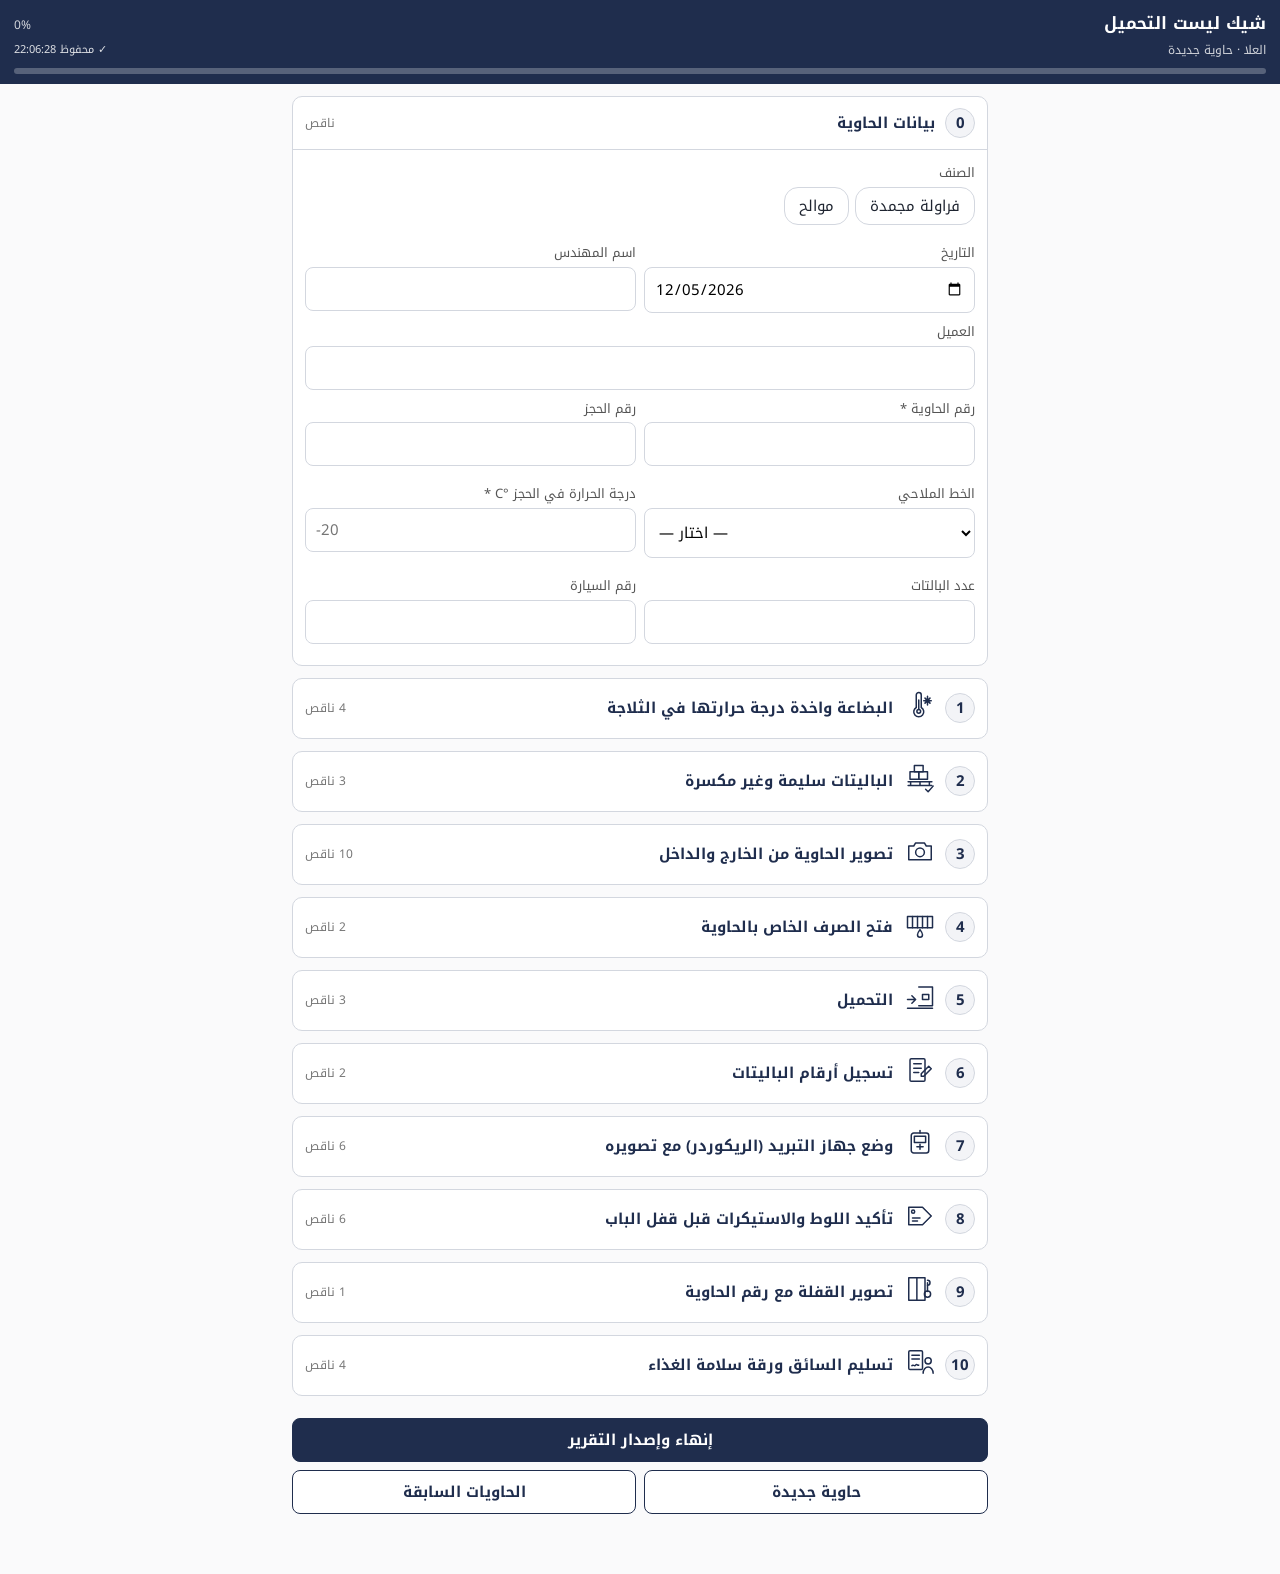
==== loading/index.html @ 23e51984 "شيك ليست التحميل: صور توضيحية في خانات الصور الفاضية Co-Authored-By: Claude Opus 5.5 <noreply@anthro" ====
<!doctype html>
<html lang="ar" dir="rtl"><head><meta charset="utf-8">
<meta name="viewport" content="width=device-width,initial-scale=1,maximum-scale=1">
<title>شيك ليست التحميل</title>
<style>
@font-face{font-family:'K';font-weight:400;unicode-range:U+0600-06FF,U+0750-077F,U+0870-08FF,U+FB50-FDFF,U+FE70-FEFF,U+200C-200E,U+2010-2011;src:url([data-uri]) format('woff2');}
@font-face{font-family:'K';font-weight:700;unicode-range:U+0600-06FF,U+0750-077F,U+0870-08FF,U+FB50-FDFF,U+FE70-FEFF,U+200C-200E,U+2010-2011;src:url([data-uri]) format('woff2');}
@font-face{font-family:'K';font-weight:400;unicode-range:U+0000-00FF,U+0131,U+0152-0153,U+02C6,U+2000-206F,U+20AC,U+2122,U+2190-21FF,U+2212,U+00B0;src:url([data-uri]) format('woff2');}
@font-face{font-family:'K';font-weight:700;unicode-range:U+0000-00FF,U+0131,U+0152-0153,U+02C6,U+2000-206F,U+20AC,U+2122,U+2190-21FF,U+2212,U+00B0;src:url([data-uri]) format('woff2');}

:root{--ink:#1e2430;--navy:#1f2d4d;--line:#d3d7df;--soft:#f3f4f7;--ok:#2f6b3f;--bad:#a03030;--warn:#8a5a00}
*{box-sizing:border-box;-webkit-tap-highlight-color:transparent}
body{margin:0;font-family:'K',system-ui,sans-serif;color:var(--ink);background:#fafafb;font-size:15px;line-height:1.6}
header{position:sticky;top:0;z-index:5;background:var(--navy);color:#fff;padding:10px 14px}
header .r{display:flex;justify-content:space-between;align-items:center}
header h1{font-size:17px;margin:0}
header small{opacity:.8;font-size:12px}
.bar{height:6px;background:rgba(255,255,255,.25);border-radius:3px;margin-top:7px;overflow:hidden}
.bar i{display:block;height:100%;background:#fff;width:0}
main{padding:12px;max-width:720px;margin:auto}
.sec{background:#fff;border:1px solid var(--line);border-radius:10px;margin-bottom:12px;overflow:hidden}
.ck.auto{opacity:.9}.ck .au{display:block;font-size:11.5px;color:#6b7280}
.sh{display:flex;align-items:center;gap:10px;padding:11px 12px;cursor:pointer}
.sh .num{flex:0 0 30px;height:30px;border-radius:50%;background:var(--soft);color:var(--navy);font-weight:700;display:flex;align-items:center;justify-content:center;border:1px solid var(--line)}
.sec.done .num{background:var(--navy);color:#fff}
.sh .ic{color:var(--navy);flex:0 0 32px}
.sh h3{margin:0;font-size:15px;flex:1;color:var(--navy)}
.sh .st{font-size:12px;color:#777}
.sec.done .st{color:var(--ok)}
.sb{padding:4px 12px 12px;border-top:1px solid var(--line);display:none}
.sec.open .sb{display:block}
label.ck{display:flex;gap:10px;align-items:flex-start;padding:8px 2px;border-bottom:1px dashed #e6e8ec}
label.ck input{width:22px;height:22px;flex:0 0 22px;margin-top:2px;accent-color:var(--navy)}
.f{margin:9px 0}
.f > span{display:block;font-size:13px;color:#555;margin-bottom:3px}
input[type=text],input[type=number],input[type=time],input[type=date],select,textarea{width:100%;font:inherit;padding:9px 10px;border:1px solid var(--line);border-radius:8px;background:#fff}
textarea{min-height:110px;direction:ltr;text-align:left}
.ltr{direction:ltr;text-align:left;unicode-bidi:isolate}
span.ltr,b.ltr{text-align:inherit}
.g2{display:grid;grid-template-columns:1fr 1fr;gap:8px}
.g3{display:grid;grid-template-columns:1fr 1fr 1fr;gap:8px}
.btn{display:inline-flex;align-items:center;justify-content:center;gap:6px;font:inherit;font-weight:700;border:1px solid var(--navy);color:var(--navy);background:#fff;border-radius:8px;padding:9px 14px;cursor:pointer}
.btn.p{background:var(--navy);color:#fff}
.btn.w{width:100%}
.ph{display:flex;flex-wrap:wrap;gap:8px;margin:6px 0}
.slot{width:calc(50% - 4px);border:1px dashed #b9bfca;border-radius:8px;padding:6px;text-align:center;font-size:12.5px;color:#555;position:relative;background:var(--soft)}
.slot.has{border-style:solid;border-color:var(--ok);background:#fff}
.slot img{width:100%;height:110px;object-fit:cover;border-radius:6px;display:block;margin-bottom:4px}
.slot .fi{position:absolute;width:1px;height:1px;opacity:0;pointer-events:none;left:0;top:0}
.slot .pick{all:unset;display:block;width:100%;padding:8px 0;cursor:pointer;font:inherit;font-size:12.5px;color:#444}
.slot .pst{font-size:11.5px;color:var(--warn)}
.err{position:fixed;bottom:0;left:0;right:0;z-index:60;background:#f8e9e9;color:var(--bad);font-size:12px;padding:8px 10px;direction:ltr;text-align:left;white-space:pre-wrap}
.slot .x{position:absolute;top:4px;left:4px;background:#fff;border:1px solid var(--line);border-radius:50%;width:24px;height:24px;line-height:20px;font-size:14px}
.msg{font-size:13px;padding:6px 9px;border-radius:6px;margin:6px 0}
.msg.bad{background:#f8e9e9;color:var(--bad)}
.msg.ok{background:#e9f2eb;color:var(--ok)}
.msg.warn{background:#f7f0e1;color:var(--warn)}
.chips{display:flex;flex-wrap:wrap;gap:6px}
.chip{border:1px solid var(--line);border-radius:14px;padding:6px 14px;cursor:pointer;background:#fff}
.chip.on{background:var(--navy);color:#fff;border-color:var(--navy)}
canvas.sig{width:100%;height:170px;border:1px solid var(--line);border-radius:8px;background:#fff;touch-action:none}
.foot{display:grid;gap:8px;margin:14px 0 40px}
.lock{font-size:12.5px;color:var(--bad);margin:4px 0}
#hist .it{display:flex;justify-content:space-between;border-bottom:1px solid #eee;padding:7px 0;font-size:13.5px}
.dlg{position:fixed;inset:0;background:rgba(0,0,0,.35);z-index:50;display:flex;align-items:center;justify-content:center;padding:20px}
.dbox{background:#fff;border-radius:12px;padding:16px;max-width:360px;width:100%}
.dbox p{margin:0 0 14px;font-weight:700}
.pg794{width:794px;height:1123px;position:relative;background:#fff;overflow:hidden;transform-origin:top right;font-size:12.5px}
.pwrap{margin:8px auto;box-shadow:0 1px 4px rgba(0,0,0,.25);background:#fff;overflow:hidden;direction:rtl}
.pwrap .pg794{position:relative}
#pview{padding:4px 0 30px;background:#e9ebef;min-height:100vh}
.pnum{position:absolute;bottom:20.5mm;left:10mm;font-size:10px;color:#888;direction:ltr}
.pg794 .lh-head,.pg794 .lh-foot{position:absolute}
.pg794 .pbody{position:absolute;top:38mm;bottom:24mm;left:0;right:0;padding:0 10mm;overflow:hidden;max-width:none}
.pg794 .pbody > div{break-inside:avoid}
.pg794 .lh-head{height:33mm;padding:6mm 12mm 0}.pg794 .lh-head .in{height:23mm}.pg794 .lh-head .lg{height:23mm}.pg794 .lh-head .tx{height:18mm;max-width:none}
.pg794 .lh-foot{height:24mm;flex-direction:row;gap:8mm;padding:3mm 12mm 0}.pg794 .lh-foot > div{white-space:nowrap}
/* ورقة العلا */
.ah,.af{left:0;right:0;z-index:2}.ah img,.af img{width:100%;display:block}
.pg794 .ah{position:absolute;top:0}.pg794 .af{position:absolute;bottom:0}
.appr{display:flex;align-items:center;justify-content:space-between;gap:12px;border:1px solid var(--line);border-radius:6px;padding:8px 14px;margin-top:12px}
.appr .k{font-size:12px;color:#555}.appr .nm{font-size:16px;font-weight:700;color:#1b2a4a}.appr .sg{margin-top:14px;font-size:12px}
.appr img{width:88px;height:88px;object-fit:contain}
.two2{display:grid;grid-template-columns:1fr 1fr;gap:10px}
.two2 th{width:40%}
.slot .gd{position:relative;cursor:pointer}
.slot .gd img{opacity:.55;filter:grayscale(25%);border:1px dashed #9aa3ad}
.slot .gtag{position:absolute;top:6px;right:6px;background:rgba(31,45,77,.85);color:#fff;font-size:11px;padding:1px 7px;border-radius:9px}
/* report */
#rep{display:none;background:#fff}
.rp{max-width:800px;margin:auto;padding:16px;font-size:12.5px}
.rp .hd{display:flex;justify-content:space-between;align-items:baseline;margin:2px 0 8px}
.rp h2{margin:0;color:var(--navy);font-size:19px}
.rp h4{margin:12px 0 5px;color:var(--navy);border-right:4px solid var(--navy);padding-right:7px;font-size:14px}
.rp table{width:100%;border-collapse:collapse}
.rp td,.rp th{border:1px solid var(--line);padding:4px 6px;text-align:right;vertical-align:top}
.rp th{background:var(--soft);width:30%}
.rp .pics{display:grid;grid-template-columns:1fr 1fr 1fr;gap:6px}
.rp .pics figure{margin:0;border:1px solid var(--line);padding:3px;break-inside:avoid}
.rp .pics img{width:100%;height:135px;object-fit:cover;display:block}
.rp table.t4 th{width:16%}
.pg794 .rp td,.pg794 .rp th{padding:3px 6px}
.pg794 .rp h4{margin:9px 0 4px}
.rp figcaption{font-size:10.5px;text-align:center}
.rp .pb{break-before:page;padding-top:4px}
.rp .yes{color:var(--ok);font-weight:700}.rp .no{color:var(--bad);font-weight:700}
.noprint{position:sticky;top:0;background:var(--navy);padding:8px;display:flex;gap:8px;justify-content:center}
.noprint .btn{background:#fff}

.lh-head{position:fixed;top:0;left:0;right:0;height:33mm;padding:6mm 12mm 0;background:#fff;z-index:2}
.lh-head .in{display:flex;justify-content:space-between;align-items:center;height:23mm}
.lh-head .lg{height:23mm}
.lh-head .tx{height:18mm}
.lh-head .ln{height:1.1mm;background:#11254f;margin-top:1.4mm}
.lh-head .ln2{height:.6mm;background:#d9822b;margin-top:.4mm}
.lh-foot{position:fixed;bottom:0;left:0;right:0;height:24mm;background:#0b1f4b;color:#fff;z-index:2;
  border-top:1.2mm solid #d9822b;background:linear-gradient(to bottom,#2e8b3a 0,#2e8b3a .8mm,#0b1f4b .8mm,#0b1f4b 100%);
  display:flex;justify-content:space-between;gap:8mm;padding:3mm 12mm 0;font-size:7pt;line-height:1.5}
.lh-head,.lh-foot,.lh-foot *{-webkit-print-color-adjust:exact;print-color-adjust:exact}
.lh-foot > div{white-space:nowrap}
.lh-foot b{color:#e8913a;font-weight:700}
.lh-foot .en{direction:ltr;text-align:left}
.lh-foot .ar{direction:rtl;text-align:right}
table.lay{width:100%;border-collapse:collapse}
table.lay > thead td,table.lay > tfoot td,table.lay > tbody > tr > td{padding:0;border:0}
.lay-sp-h{height:36mm}
.lay-sp-f{height:28mm}

@media screen{.lh-head,.lh-foot{position:static}.lh-head{height:auto;padding:4mm}.lh-head .lg{height:20mm}.lh-head .tx{height:auto;max-width:68%}.lh-head .in{height:auto}.lh-foot{height:auto;flex-direction:column;gap:2mm;padding:3mm 4mm}.lh-foot > div{white-space:normal}.lay-sp-h,.lay-sp-f{height:0}}
@media print{@page{size:A4;margin:0}.rp{max-width:none;padding:0 10mm}.noprint{display:none!important}body{background:#fff}}
</style></head>
<body>
<div id="app">
<header><div class="r"><div><h1>شيك ليست التحميل</h1><small id="hsub">العلا · حاوية جديدة</small></div><div style="text-align:left"><small id="pct">0%</small><br><small id="saved" style="opacity:.85;font-size:11px"></small></div></div><div class="bar"><i id="bar"></i></div></header>
<main>
  <div class="sec open" id="sec-info">
    <div class="sh" onclick="tog('sec-info')"><div class="num">0</div><h3>بيانات الحاوية</h3><span class="st" id="st-info"></span></div>
    <div class="sb">
      <div class="f"><span>الصنف</span><div class="chips" id="prod"><div class="chip" data-v="frozen">فراولة مجمدة</div><div class="chip" data-v="citrus">موالح</div></div></div>
      <div class="g2">
        <label class="f"><span>التاريخ</span><input type="date" data-k="date"></label>
        <label class="f"><span>اسم المهندس</span><input type="text" data-k="eng"></label>
      </div>
      <label class="f"><span>العميل</span><input type="text" data-k="client"></label>
      <div class="g2">
        <label class="f"><span>رقم الحاوية *</span><input type="text" class="ltr" data-k="cont" style="text-transform:uppercase"></label>
        <label class="f"><span>رقم الحجز</span><input type="text" class="ltr" data-k="booking"></label>
      </div>
      <div class="g2">
        <label class="f"><span>الخط الملاحي</span><select data-k="line" class="ltr"><option value="">— اختار —</option><option>MSC</option><option>Maersk</option><option>CMA CGM</option><option>Hapag-Lloyd</option><option>COSCO</option><option>ONE</option><option>Evergreen</option><option>Yang Ming</option><option>HMM</option><option>ZIM</option><option>OOCL</option><option>PIL</option><option>Wan Hai</option><option>Arkas</option><option>Emirates Shipping Line</option><option>Gold Star Line</option><option>Sealead</option><option>Turkon</option><option>X-Press Feeders</option><option>Messina</option><option value="أخرى">أخرى…</option></select><input type="text" data-k="lineOther" placeholder="اكتب اسم الخط" style="display:none;margin-top:6px"></label>
        <label class="f"><span>درجة الحرارة في الحجز °C *</span><input type="text" class="ltr" data-k="setp" placeholder="-20"></label>
      </div>
      <div class="g2">
        <label class="f"><span>عدد البالتات</span><input type="number" inputmode="numeric" data-k="expPal"></label>
        <label class="f"><span>رقم السيارة</span><input type="text" data-k="truck"></label>
      </div>
    </div>
  </div>
  <div id="steps"></div>
  <div class="foot">
    <div id="missing"></div>
    <button class="btn p w" onclick="finish()">إنهاء وإصدار التقرير</button>
    <div class="g2"><button class="btn" onclick="newCont()">حاوية جديدة</button><button class="btn" onclick="showHist()">الحاويات السابقة</button></div>
    <div id="hist"></div>
    <div id="saveNote" class="msg warn" style="display:none"></div>
  </div>
</main>
</div>
<div id="rep"></div>

<script>/*!
 * html2canvas 1.4.1 <https://html2canvas.hertzen.com>
 * Copyright (c) 2022 Niklas von Hertzen <https://hertzen.com>
 * Released under MIT License
 */
!function(A,e){"object"==typeof exports&&"undefined"!=typeof module?module.exports=e():"function"==typeof define&&define.amd?define(e):(A="undefined"!=typeof globalThis?globalThis:A||self).html2canvas=e()}(this,function(){"use strict";
/*! *****************************************************************************
    Copyright (c) Microsoft Corporation.

    Permission to use, copy, modify, and/or distribute this software for any
    purpose with or without fee is hereby granted.

    THE SOFTWARE IS PROVIDED "AS IS" AND THE AUTHOR DISCLAIMS ALL WARRANTIES WITH
    REGARD TO THIS SOFTWARE INCLUDING ALL IMPLIED WARRANTIES OF MERCHANTABILITY
    AND FITNESS. IN NO EVENT SHALL THE AUTHOR BE LIABLE FOR ANY SPECIAL, DIRECT,
    INDIRECT, OR CONSEQUENTIAL DAMAGES OR ANY DAMAGES WHATSOEVER RESULTING FROM
    LOSS OF USE, DATA OR PROFITS, WHETHER IN AN ACTION OF CONTRACT, NEGLIGENCE OR
    OTHER TORTIOUS ACTION, ARISING OUT OF OR IN CONNECTION WITH THE USE OR
    PERFORMANCE OF THIS SOFTWARE.
    ***************************************************************************** */var r=function(A,e){return(r=Object.setPrototypeOf||{__proto__:[]}instanceof Array&&function(A,e){A.__proto__=e}||function(A,e){for(var t in e)Object.prototype.hasOwnProperty.call(e,t)&&(A[t]=e[t])})(A,e)};function A(A,e){if("function"!=typeof e&&null!==e)throw new TypeError("Class extends value "+String(e)+" is not a constructor or null");function t(){this.constructor=A}r(A,e),A.prototype=null===e?Object.create(e):(t.prototype=e.prototype,new t)}var h=function(){return(h=Object.assign||function(A){for(var e,t=1,r=arguments.length;t<r;t++)for(var B in e=arguments[t])Object.prototype.hasOwnProperty.call(e,B)&&(A[B]=e[B]);return A}).apply(this,arguments)};function a(A,s,o,i){return new(o=o||Promise)(function(t,e){function r(A){try{n(i.next(A))}catch(A){e(A)}}function B(A){try{n(i.throw(A))}catch(A){e(A)}}function n(A){var e;A.done?t(A.value):((e=A.value)instanceof o?e:new o(function(A){A(e)})).then(r,B)}n((i=i.apply(A,s||[])).next())})}function H(t,r){var B,n,s,o={label:0,sent:function(){if(1&s[0])throw s[1];return s[1]},trys:[],ops:[]},A={next:e(0),throw:e(1),return:e(2)};return"function"==typeof Symbol&&(A[Symbol.iterator]=function(){return this}),A;function e(e){return function(A){return function(e){if(B)throw new TypeError("Generator is already executing.");for(;o;)try{if(B=1,n&&(s=2&e[0]?n.return:e[0]?n.throw||((s=n.return)&&s.call(n),0):n.next)&&!(s=s.call(n,e[1])).done)return s;switch(n=0,(e=s?[2&e[0],s.value]:e)[0]){case 0:case 1:s=e;break;case 4:return o.label++,{value:e[1],done:!1};case 5:o.label++,n=e[1],e=[0];continue;case 7:e=o.ops.pop(),o.trys.pop();continue;default:if(!(s=0<(s=o.trys).length&&s[s.length-1])&&(6===e[0]||2===e[0])){o=0;continue}if(3===e[0]&&(!s||e[1]>s[0]&&e[1]<s[3])){o.label=e[1];break}if(6===e[0]&&o.label<s[1]){o.label=s[1],s=e;break}if(s&&o.label<s[2]){o.label=s[2],o.ops.push(e);break}s[2]&&o.ops.pop(),o.trys.pop();continue}e=r.call(t,o)}catch(A){e=[6,A],n=0}finally{B=s=0}if(5&e[0])throw e[1];return{value:e[0]?e[1]:void 0,done:!0}}([e,A])}}}function t(A,e,t){if(t||2===arguments.length)for(var r,B=0,n=e.length;B<n;B++)!r&&B in e||((r=r||Array.prototype.slice.call(e,0,B))[B]=e[B]);return A.concat(r||e)}var d=(B.prototype.add=function(A,e,t,r){return new B(this.left+A,this.top+e,this.width+t,this.height+r)},B.fromClientRect=function(A,e){return new B(e.left+A.windowBounds.left,e.top+A.windowBounds.top,e.width,e.height)},B.fromDOMRectList=function(A,e){e=Array.from(e).find(function(A){return 0!==A.width});return e?new B(e.left+A.windowBounds.left,e.top+A.windowBounds.top,e.width,e.height):B.EMPTY},B.EMPTY=new B(0,0,0,0),B);function B(A,e,t,r){this.left=A,this.top=e,this.width=t,this.height=r}for(var f=function(A,e){return d.fromClientRect(A,e.getBoundingClientRect())},Q=function(A){for(var e=[],t=0,r=A.length;t<r;){var B,n=A.charCodeAt(t++);55296<=n&&n<=56319&&t<r?56320==(64512&(B=A.charCodeAt(t++)))?e.push(((1023&n)<<10)+(1023&B)+65536):(e.push(n),t--):e.push(n)}return e},g=function(){for(var A=[],e=0;e<arguments.length;e++)A[e]=arguments[e];if(String.fromCodePoint)return String.fromCodePoint.apply(String,A);var t=A.length;if(!t)return"";for(var r=[],B=-1,n="";++B<t;){var s=A[B];s<=65535?r.push(s):(s-=65536,r.push(55296+(s>>10),s%1024+56320)),(B+1===t||16384<r.length)&&(n+=String.fromCharCode.apply(String,r),r.length=0)}return n},e="ABCDEFGHIJKLMNOPQRSTUVWXYZabcdefghijklmnopqrstuvwxyz0123456789+/",n="undefined"==typeof Uint8Array?[]:new Uint8Array(256),s=0;s<e.length;s++)n[e.charCodeAt(s)]=s;for(var o="ABCDEFGHIJKLMNOPQRSTUVWXYZabcdefghijklmnopqrstuvwxyz0123456789+/",c="undefined"==typeof Uint8Array?[]:new Uint8Array(256),i=0;i<o.length;i++)c[o.charCodeAt(i)]=i;function w(A,e,t){return A.slice?A.slice(e,t):new Uint16Array(Array.prototype.slice.call(A,e,t))}var U=(l.prototype.get=function(A){var e;if(0<=A){if(A<55296||56319<A&&A<=65535)return e=this.index[A>>5],this.data[e=(e<<2)+(31&A)];if(A<=65535)return e=this.index[2048+(A-55296>>5)],this.data[e=(e<<2)+(31&A)];if(A<this.highStart)return e=this.index[e=2080+(A>>11)],e=this.index[e+=A>>5&63],this.data[e=(e<<2)+(31&A)];if(A<=1114111)return this.data[this.highValueIndex]}return this.errorValue},l);function l(A,e,t,r,B,n){this.initialValue=A,this.errorValue=e,this.highStart=t,this.highValueIndex=r,this.index=B,this.data=n}for(var C="ABCDEFGHIJKLMNOPQRSTUVWXYZabcdefghijklmnopqrstuvwxyz0123456789+/",u="undefined"==typeof Uint8Array?[]:new Uint8Array(256),F=0;F<C.length;F++)u[C.charCodeAt(F)]=F;function p(A,e,t,r){var B=r[t];if(Array.isArray(A)?-1!==A.indexOf(B):A===B)for(var n=t;n<=r.length;){if((o=r[++n])===e)return 1;if(o!==D)break}if(B===D)for(n=t;0<n;){var s=r[--n];if(Array.isArray(A)?-1!==A.indexOf(s):A===s)for(var o,i=t;i<=r.length;){if((o=r[++i])===e)return 1;if(o!==D)break}if(s!==D)break}}function E(A,e){for(var t=A;0<=t;){var r=e[t];if(r!==D)return r;t--}return 0}function I(t,A){var e=(B=function(A,r){void 0===r&&(r="strict");var B=[],n=[],s=[];return A.forEach(function(A,e){var t=rA.get(A);if(50<t?(s.push(!0),t-=50):s.push(!1),-1!==["normal","auto","loose"].indexOf(r)&&-1!==[8208,8211,12316,12448].indexOf(A))return n.push(e),B.push(16);if(4!==t&&11!==t)return n.push(e),31===t?B.push("strict"===r?O:q):t===AA||29===t?B.push(J):43===t?131072<=A&&A<=196605||196608<=A&&A<=262141?B.push(q):B.push(J):void B.push(t);if(0===e)return n.push(e),B.push(J);t=B[e-1];return-1===iA.indexOf(t)?(n.push(n[e-1]),B.push(t)):(n.push(e),B.push(J))}),[n,B,s]}(t,(A=A||{lineBreak:"normal",wordBreak:"normal"}).lineBreak))[0],r=B[1],B=B[2];return[e,r="break-all"===A.wordBreak||"break-word"===A.wordBreak?r.map(function(A){return-1!==[R,J,AA].indexOf(A)?q:A}):r,"keep-all"===A.wordBreak?B.map(function(A,e){return A&&19968<=t[e]&&t[e]<=40959}):void 0]}var y,K,m,L,b,D=10,v=13,x=15,M=17,S=18,T=19,G=20,O=21,V=22,k=24,R=25,N=26,P=27,X=28,J=30,Y=32,W=33,Z=34,_=35,q=37,j=38,z=39,$=40,AA=42,eA=[9001,65288],tA="×",rA=(m=function(A){var e,t,r,B,n=.75*A.length,s=A.length,o=0;"="===A[A.length-1]&&(n--,"="===A[A.length-2]&&n--);for(var n=new("undefined"!=typeof ArrayBuffer&&"undefined"!=typeof Uint8Array&&void 0!==Uint8Array.prototype.slice?ArrayBuffer:Array)(n),i=Array.isArray(n)?n:new Uint8Array(n),Q=0;Q<s;Q+=4)e=c[A.charCodeAt(Q)],t=c[A.charCodeAt(Q+1)],r=c[A.charCodeAt(Q+2)],B=c[A.charCodeAt(Q+3)],i[o++]=e<<2|t>>4,i[o++]=(15&t)<<4|r>>2,i[o++]=(3&r)<<6|63&B;return n}(y="[base64]/[base64]/[base64]/8DvwO/A78DvwO/A78DvwO/A78DvwO/A78DvwO/A78DvwO/A78DvwO/A78DvwO/A78DvwO/[base64]/CzAAMACHC4sLkwubC58Lpwt1AK4Ltgt1APsDMAAwADAAMAAwADAAMAAwAL4LwwvLC9IL1wvdCzAAMADlC+kL8Qv5C/[base64]/[base64]/[base64]//[base64]"),L=Array.isArray(m)?function(A){for(var e=A.length,t=[],r=0;r<e;r+=4)t.push(A[r+3]<<24|A[r+2]<<16|A[r+1]<<8|A[r]);return t}(m):new Uint32Array(m),b=Array.isArray(m)?function(A){for(var e=A.length,t=[],r=0;r<e;r+=2)t.push(A[r+1]<<8|A[r]);return t}(m):new Uint16Array(m),y=w(b,12,L[4]/2),K=2===L[5]?w(b,(24+L[4])/2):(m=L,b=Math.ceil((24+L[4])/4),m.slice?m.slice(b,K):new Uint32Array(Array.prototype.slice.call(m,b,K))),new U(L[0],L[1],L[2],L[3],y,K)),BA=[J,36],nA=[1,2,3,5],sA=[D,8],oA=[P,N],iA=nA.concat(sA),QA=[j,z,$,Z,_],cA=[x,v],aA=(gA.prototype.slice=function(){return g.apply(void 0,this.codePoints.slice(this.start,this.end))},gA);function gA(A,e,t,r){this.codePoints=A,this.required="!"===e,this.start=t,this.end=r}function wA(A,e){var t=Q(A),r=(e=I(t,e))[0],B=e[1],n=e[2],s=t.length,o=0,i=0;return{next:function(){if(s<=i)return{done:!0,value:null};for(var A=tA;i<s&&(A=function(A,e,t,r,B){if(0===t[r])return tA;var n=r-1;if(Array.isArray(B)&&!0===B[n])return tA;var s=n-1,o=1+n,i=e[n],r=0<=s?e[s]:0,B=e[o];if(2===i&&3===B)return tA;if(-1!==nA.indexOf(i))return"!";if(-1!==nA.indexOf(B))return tA;if(-1!==sA.indexOf(B))return tA;if(8===E(n,e))return"÷";if(11===rA.get(A[n]))return tA;if((i===Y||i===W)&&11===rA.get(A[o]))return tA;if(7===i||7===B)return tA;if(9===i)return tA;if(-1===[D,v,x].indexOf(i)&&9===B)return tA;if(-1!==[M,S,T,k,X].indexOf(B))return tA;if(E(n,e)===V)return tA;if(p(23,V,n,e))return tA;if(p([M,S],O,n,e))return tA;if(p(12,12,n,e))return tA;if(i===D)return"÷";if(23===i||23===B)return tA;if(16===B||16===i)return"÷";if(-1!==[v,x,O].indexOf(B)||14===i)return tA;if(36===r&&-1!==cA.indexOf(i))return tA;if(i===X&&36===B)return tA;if(B===G)return tA;if(-1!==BA.indexOf(B)&&i===R||-1!==BA.indexOf(i)&&B===R)return tA;if(i===P&&-1!==[q,Y,W].indexOf(B)||-1!==[q,Y,W].indexOf(i)&&B===N)return tA;if(-1!==BA.indexOf(i)&&-1!==oA.indexOf(B)||-1!==oA.indexOf(i)&&-1!==BA.indexOf(B))return tA;if(-1!==[P,N].indexOf(i)&&(B===R||-1!==[V,x].indexOf(B)&&e[1+o]===R)||-1!==[V,x].indexOf(i)&&B===R||i===R&&-1!==[R,X,k].indexOf(B))return tA;if(-1!==[R,X,k,M,S].indexOf(B))for(var Q=n;0<=Q;){if((c=e[Q])===R)return tA;if(-1===[X,k].indexOf(c))break;Q--}if(-1!==[P,N].indexOf(B))for(var c,Q=-1!==[M,S].indexOf(i)?s:n;0<=Q;){if((c=e[Q])===R)return tA;if(-1===[X,k].indexOf(c))break;Q--}if(j===i&&-1!==[j,z,Z,_].indexOf(B)||-1!==[z,Z].indexOf(i)&&-1!==[z,$].indexOf(B)||-1!==[$,_].indexOf(i)&&B===$)return tA;if(-1!==QA.indexOf(i)&&-1!==[G,N].indexOf(B)||-1!==QA.indexOf(B)&&i===P)return tA;if(-1!==BA.indexOf(i)&&-1!==BA.indexOf(B))return tA;if(i===k&&-1!==BA.indexOf(B))return tA;if(-1!==BA.concat(R).indexOf(i)&&B===V&&-1===eA.indexOf(A[o])||-1!==BA.concat(R).indexOf(B)&&i===S)return tA;if(41===i&&41===B){for(var a=t[n],g=1;0<a&&41===e[--a];)g++;if(g%2!=0)return tA}return i===Y&&B===W?tA:"÷"}(t,B,r,++i,n))===tA;);if(A===tA&&i!==s)return{done:!0,value:null};var e=new aA(t,A,o,i);return o=i,{value:e,done:!1}}}}function UA(A){return 48<=A&&A<=57}function lA(A){return UA(A)||65<=A&&A<=70||97<=A&&A<=102}function CA(A){return 10===A||9===A||32===A}function uA(A){return 97<=(t=e=A)&&t<=122||65<=(e=e)&&e<=90||128<=A||95===A;var e,t}function FA(A){return uA(A)||UA(A)||45===A}function hA(A,e){return 92===A&&10!==e}function dA(A,e,t){return 45===A?uA(e)||hA(e,t):!!uA(A)||92===A&&10!==e}function fA(A,e,t){return 43===A||45===A?!!UA(e)||46===e&&UA(t):UA(46===A?e:A)}var HA={type:2},pA={type:3},EA={type:4},IA={type:13},yA={type:8},KA={type:21},mA={type:9},LA={type:10},bA={type:11},DA={type:12},vA={type:14},xA={type:23},MA={type:1},SA={type:25},TA={type:24},GA={type:26},OA={type:27},VA={type:28},kA={type:29},RA={type:31},NA={type:32},PA=(XA.prototype.write=function(A){this._value=this._value.concat(Q(A))},XA.prototype.read=function(){for(var A=[],e=this.consumeToken();e!==NA;)A.push(e),e=this.consumeToken();return A},XA.prototype.consumeToken=function(){var A=this.consumeCodePoint();switch(A){case 34:return this.consumeStringToken(34);case 35:var e=this.peekCodePoint(0),t=this.peekCodePoint(1),r=this.peekCodePoint(2);if(FA(e)||hA(t,r)){var B=dA(e,t,r)?2:1;return{type:5,value:this.consumeName(),flags:B}}break;case 36:if(61===this.peekCodePoint(0))return this.consumeCodePoint(),IA;break;case 39:return this.consumeStringToken(39);case 40:return HA;case 41:return pA;case 42:if(61===this.peekCodePoint(0))return this.consumeCodePoint(),vA;break;case 43:if(fA(A,this.peekCodePoint(0),this.peekCodePoint(1)))return this.reconsumeCodePoint(A),this.consumeNumericToken();break;case 44:return EA;case 45:var r=A,B=this.peekCodePoint(0),n=this.peekCodePoint(1);if(fA(r,B,n))return this.reconsumeCodePoint(A),this.consumeNumericToken();if(dA(r,B,n))return this.reconsumeCodePoint(A),this.consumeIdentLikeToken();if(45===B&&62===n)return this.consumeCodePoint(),this.consumeCodePoint(),TA;break;case 46:if(fA(A,this.peekCodePoint(0),this.peekCodePoint(1)))return this.reconsumeCodePoint(A),this.consumeNumericToken();break;case 47:if(42===this.peekCodePoint(0))for(this.consumeCodePoint();;){var s=this.consumeCodePoint();if(42===s&&47===(s=this.consumeCodePoint()))return this.consumeToken();if(-1===s)return this.consumeToken()}break;case 58:return GA;case 59:return OA;case 60:if(33===this.peekCodePoint(0)&&45===this.peekCodePoint(1)&&45===this.peekCodePoint(2))return this.consumeCodePoint(),this.consumeCodePoint(),SA;break;case 64:var n=this.peekCodePoint(0),o=this.peekCodePoint(1),i=this.peekCodePoint(2);if(dA(n,o,i))return{type:7,value:this.consumeName()};break;case 91:return VA;case 92:if(hA(A,this.peekCodePoint(0)))return this.reconsumeCodePoint(A),this.consumeIdentLikeToken();break;case 93:return kA;case 61:if(61===this.peekCodePoint(0))return this.consumeCodePoint(),yA;break;case 123:return bA;case 125:return DA;case 117:case 85:o=this.peekCodePoint(0),i=this.peekCodePoint(1);return 43!==o||!lA(i)&&63!==i||(this.consumeCodePoint(),this.consumeUnicodeRangeToken()),this.reconsumeCodePoint(A),this.consumeIdentLikeToken();case 124:if(61===this.peekCodePoint(0))return this.consumeCodePoint(),mA;if(124===this.peekCodePoint(0))return this.consumeCodePoint(),KA;break;case 126:if(61===this.peekCodePoint(0))return this.consumeCodePoint(),LA;break;case-1:return NA}return CA(A)?(this.consumeWhiteSpace(),RA):UA(A)?(this.reconsumeCodePoint(A),this.consumeNumericToken()):uA(A)?(this.reconsumeCodePoint(A),this.consumeIdentLikeToken()):{type:6,value:g(A)}},XA.prototype.consumeCodePoint=function(){var A=this._value.shift();return void 0===A?-1:A},XA.prototype.reconsumeCodePoint=function(A){this._value.unshift(A)},XA.prototype.peekCodePoint=function(A){return A>=this._value.length?-1:this._value[A]},XA.prototype.consumeUnicodeRangeToken=function(){for(var A=[],e=this.consumeCodePoint();lA(e)&&A.length<6;)A.push(e),e=this.consumeCodePoint();for(var t=!1;63===e&&A.length<6;)A.push(e),e=this.consumeCodePoint(),t=!0;if(t)return{type:30,start:parseInt(g.apply(void 0,A.map(function(A){return 63===A?48:A})),16),end:parseInt(g.apply(void 0,A.map(function(A){return 63===A?70:A})),16)};var r=parseInt(g.apply(void 0,A),16);if(45===this.peekCodePoint(0)&&lA(this.peekCodePoint(1))){this.consumeCodePoint();for(var e=this.consumeCodePoint(),B=[];lA(e)&&B.length<6;)B.push(e),e=this.consumeCodePoint();return{type:30,start:r,end:parseInt(g.apply(void 0,B),16)}}return{type:30,start:r,end:r}},XA.prototype.consumeIdentLikeToken=function(){var A=this.consumeName();return"url"===A.toLowerCase()&&40===this.peekCodePoint(0)?(this.consumeCodePoint(),this.consumeUrlToken()):40===this.peekCodePoint(0)?(this.consumeCodePoint(),{type:19,value:A}):{type:20,value:A}},XA.prototype.consumeUrlToken=function(){var A=[];if(this.consumeWhiteSpace(),-1===this.peekCodePoint(0))return{type:22,value:""};var e,t=this.peekCodePoint(0);if(39===t||34===t){t=this.consumeStringToken(this.consumeCodePoint());return 0===t.type&&(this.consumeWhiteSpace(),-1===this.peekCodePoint(0)||41===this.peekCodePoint(0))?(this.consumeCodePoint(),{type:22,value:t.value}):(this.consumeBadUrlRemnants(),xA)}for(;;){var r=this.consumeCodePoint();if(-1===r||41===r)return{type:22,value:g.apply(void 0,A)};if(CA(r))return this.consumeWhiteSpace(),-1===this.peekCodePoint(0)||41===this.peekCodePoint(0)?(this.consumeCodePoint(),{type:22,value:g.apply(void 0,A)}):(this.consumeBadUrlRemnants(),xA);if(34===r||39===r||40===r||(0<=(e=r)&&e<=8||11===e||14<=e&&e<=31||127===e))return this.consumeBadUrlRemnants(),xA;if(92===r){if(!hA(r,this.peekCodePoint(0)))return this.consumeBadUrlRemnants(),xA;A.push(this.consumeEscapedCodePoint())}else A.push(r)}},XA.prototype.consumeWhiteSpace=function(){for(;CA(this.peekCodePoint(0));)this.consumeCodePoint()},XA.prototype.consumeBadUrlRemnants=function(){for(;;){var A=this.consumeCodePoint();if(41===A||-1===A)return;hA(A,this.peekCodePoint(0))&&this.consumeEscapedCodePoint()}},XA.prototype.consumeStringSlice=function(A){for(var e="";0<A;){var t=Math.min(5e4,A);e+=g.apply(void 0,this._value.splice(0,t)),A-=t}return this._value.shift(),e},XA.prototype.consumeStringToken=function(A){for(var e="",t=0;;){var r,B=this._value[t];if(-1===B||void 0===B||B===A)return{type:0,value:e+=this.consumeStringSlice(t)};if(10===B)return this._value.splice(0,t),MA;92!==B||-1!==(r=this._value[t+1])&&void 0!==r&&(10===r?(e+=this.consumeStringSlice(t),t=-1,this._value.shift()):hA(B,r)&&(e+=this.consumeStringSlice(t),e+=g(this.consumeEscapedCodePoint()),t=-1)),t++}},XA.prototype.consumeNumber=function(){var A=[],e=4;for(43!==(t=this.peekCodePoint(0))&&45!==t||A.push(this.consumeCodePoint());UA(this.peekCodePoint(0));)A.push(this.consumeCodePoint());var t=this.peekCodePoint(0),r=this.peekCodePoint(1);if(46===t&&UA(r))for(A.push(this.consumeCodePoint(),this.consumeCodePoint()),e=8;UA(this.peekCodePoint(0));)A.push(this.consumeCodePoint());t=this.peekCodePoint(0);var r=this.peekCodePoint(1),B=this.peekCodePoint(2);if((69===t||101===t)&&((43===r||45===r)&&UA(B)||UA(r)))for(A.push(this.consumeCodePoint(),this.consumeCodePoint()),e=8;UA(this.peekCodePoint(0));)A.push(this.consumeCodePoint());return[function(A){var e=0,t=1;43!==A[e]&&45!==A[e]||(45===A[e]&&(t=-1),e++);for(var r=[];UA(A[e]);)r.push(A[e++]);var B=r.length?parseInt(g.apply(void 0,r),10):0;46===A[e]&&e++;for(var n=[];UA(A[e]);)n.push(A[e++]);var s=n.length,o=s?parseInt(g.apply(void 0,n),10):0;69!==A[e]&&101!==A[e]||e++;var i=1;43!==A[e]&&45!==A[e]||(45===A[e]&&(i=-1),e++);for(var Q=[];UA(A[e]);)Q.push(A[e++]);var c=Q.length?parseInt(g.apply(void 0,Q),10):0;return t*(B+o*Math.pow(10,-s))*Math.pow(10,i*c)}(A),e]},XA.prototype.consumeNumericToken=function(){var A=this.consumeNumber(),e=A[0],t=A[1],r=this.peekCodePoint(0),B=this.peekCodePoint(1),A=this.peekCodePoint(2);return dA(r,B,A)?{type:15,number:e,flags:t,unit:this.consumeName()}:37===r?(this.consumeCodePoint(),{type:16,number:e,flags:t}):{type:17,number:e,flags:t}},XA.prototype.consumeEscapedCodePoint=function(){var A,e=this.consumeCodePoint();if(lA(e)){for(var t=g(e);lA(this.peekCodePoint(0))&&t.length<6;)t+=g(this.consumeCodePoint());CA(this.peekCodePoint(0))&&this.consumeCodePoint();var r=parseInt(t,16);return 0===r||55296<=(A=r)&&A<=57343||1114111<r?65533:r}return-1===e?65533:e},XA.prototype.consumeName=function(){for(var A="";;){var e=this.consumeCodePoint();if(FA(e))A+=g(e);else{if(!hA(e,this.peekCodePoint(0)))return this.reconsumeCodePoint(e),A;A+=g(this.consumeEscapedCodePoint())}}},XA);function XA(){this._value=[]}var JA=(YA.create=function(A){var e=new PA;return e.write(A),new YA(e.read())},YA.parseValue=function(A){return YA.create(A).parseComponentValue()},YA.parseValues=function(A){return YA.create(A).parseComponentValues()},YA.prototype.parseComponentValue=function(){for(var A=this.consumeToken();31===A.type;)A=this.consumeToken();if(32===A.type)throw new SyntaxError("Error parsing CSS component value, unexpected EOF");this.reconsumeToken(A);for(var e=this.consumeComponentValue();31===(A=this.consumeToken()).type;);if(32===A.type)return e;throw new SyntaxError("Error parsing CSS component value, multiple values found when expecting only one")},YA.prototype.parseComponentValues=function(){for(var A=[];;){var e=this.consumeComponentValue();if(32===e.type)return A;A.push(e),A.push()}},YA.prototype.consumeComponentValue=function(){var A=this.consumeToken();switch(A.type){case 11:case 28:case 2:return this.consumeSimpleBlock(A.type);case 19:return this.consumeFunction(A)}return A},YA.prototype.consumeSimpleBlock=function(A){for(var e={type:A,values:[]},t=this.consumeToken();;){if(32===t.type||ce(t,A))return e;this.reconsumeToken(t),e.values.push(this.consumeComponentValue()),t=this.consumeToken()}},YA.prototype.consumeFunction=function(A){for(var e={name:A.value,values:[],type:18};;){var t=this.consumeToken();if(32===t.type||3===t.type)return e;this.reconsumeToken(t),e.values.push(this.consumeComponentValue())}},YA.prototype.consumeToken=function(){var A=this._tokens.shift();return void 0===A?NA:A},YA.prototype.reconsumeToken=function(A){this._tokens.unshift(A)},YA);function YA(A){this._tokens=A}function WA(A){return 15===A.type}function ZA(A){return 17===A.type}function _A(A){return 20===A.type}function qA(A){return 0===A.type}function jA(A,e){return _A(A)&&A.value===e}function zA(A){return 31!==A.type}function $A(A){return 31!==A.type&&4!==A.type}function Ae(A){var e=[],t=[];return A.forEach(function(A){if(4===A.type){if(0===t.length)throw new Error("Error parsing function args, zero tokens for arg");return e.push(t),void(t=[])}31!==A.type&&t.push(A)}),t.length&&e.push(t),e}function ee(A){return 17===A.type||15===A.type}function te(A){return 16===A.type||ee(A)}function re(A){return 1<A.length?[A[0],A[1]]:[A[0]]}function Be(A,e,t){var r=A[0],A=A[1];return[Ue(r,e),Ue(void 0!==A?A:r,t)]}function ne(A){return 15===A.type&&("deg"===A.unit||"grad"===A.unit||"rad"===A.unit||"turn"===A.unit)}function se(A){switch(A.filter(_A).map(function(A){return A.value}).join(" ")){case"to bottom right":case"to right bottom":case"left top":case"top left":return[ae,ae];case"to top":case"bottom":return Ce(0);case"to bottom left":case"to left bottom":case"right top":case"top right":return[ae,we];case"to right":case"left":return Ce(90);case"to top left":case"to left top":case"right bottom":case"bottom right":return[we,we];case"to bottom":case"top":return Ce(180);case"to top right":case"to right top":case"left bottom":case"bottom left":return[we,ae];case"to left":case"right":return Ce(270)}return 0}function oe(A){return 0==(255&A)}function ie(A){var e=255&A,t=255&A>>8,r=255&A>>16,A=255&A>>24;return e<255?"rgba("+A+","+r+","+t+","+e/255+")":"rgb("+A+","+r+","+t+")"}function Qe(A,e){if(17===A.type)return A.number;if(16!==A.type)return 0;var t=3===e?1:255;return 3===e?A.number/100*t:Math.round(A.number/100*t)}var ce=function(A,e){return 11===e&&12===A.type||(28===e&&29===A.type||2===e&&3===A.type)},ae={type:17,number:0,flags:4},ge={type:16,number:50,flags:4},we={type:16,number:100,flags:4},Ue=function(A,e){if(16===A.type)return A.number/100*e;if(WA(A))switch(A.unit){case"rem":case"em":return 16*A.number;default:return A.number}return A.number},le=function(A,e){if(15===e.type)switch(e.unit){case"deg":return Math.PI*e.number/180;case"grad":return Math.PI/200*e.number;case"rad":return e.number;case"turn":return 2*Math.PI*e.number}throw new Error("Unsupported angle type")},Ce=function(A){return Math.PI*A/180},ue=function(A,e){if(18===e.type){var t=me[e.name];if(void 0===t)throw new Error('Attempting to parse an unsupported color function "'+e.name+'"');return t(A,e.values)}if(5===e.type){if(3===e.value.length){var r=e.value.substring(0,1),B=e.value.substring(1,2),n=e.value.substring(2,3);return Fe(parseInt(r+r,16),parseInt(B+B,16),parseInt(n+n,16),1)}if(4===e.value.length){var r=e.value.substring(0,1),B=e.value.substring(1,2),n=e.value.substring(2,3),s=e.value.substring(3,4);return Fe(parseInt(r+r,16),parseInt(B+B,16),parseInt(n+n,16),parseInt(s+s,16)/255)}if(6===e.value.length){r=e.value.substring(0,2),B=e.value.substring(2,4),n=e.value.substring(4,6);return Fe(parseInt(r,16),parseInt(B,16),parseInt(n,16),1)}if(8===e.value.length){r=e.value.substring(0,2),B=e.value.substring(2,4),n=e.value.substring(4,6),s=e.value.substring(6,8);return Fe(parseInt(r,16),parseInt(B,16),parseInt(n,16),parseInt(s,16)/255)}}if(20===e.type){e=Le[e.value.toUpperCase()];if(void 0!==e)return e}return Le.TRANSPARENT},Fe=function(A,e,t,r){return(A<<24|e<<16|t<<8|Math.round(255*r)<<0)>>>0},he=function(A,e){e=e.filter($A);if(3===e.length){var t=e.map(Qe),r=t[0],B=t[1],t=t[2];return Fe(r,B,t,1)}if(4!==e.length)return 0;e=e.map(Qe),r=e[0],B=e[1],t=e[2],e=e[3];return Fe(r,B,t,e)};function de(A,e,t){return t<0&&(t+=1),1<=t&&--t,t<1/6?(e-A)*t*6+A:t<.5?e:t<2/3?6*(e-A)*(2/3-t)+A:A}function fe(A,e){return ue(A,JA.create(e).parseComponentValue())}function He(A,e){return A=ue(A,e[0]),(e=e[1])&&te(e)?{color:A,stop:e}:{color:A,stop:null}}function pe(A,t){var e=A[0],r=A[A.length-1];null===e.stop&&(e.stop=ae),null===r.stop&&(r.stop=we);for(var B=[],n=0,s=0;s<A.length;s++){var o=A[s].stop;null!==o?(n<(o=Ue(o,t))?B.push(o):B.push(n),n=o):B.push(null)}for(var i=null,s=0;s<B.length;s++){var Q=B[s];if(null===Q)null===i&&(i=s);else if(null!==i){for(var c=s-i,a=(Q-B[i-1])/(1+c),g=1;g<=c;g++)B[i+g-1]=a*g;i=null}}return A.map(function(A,e){return{color:A.color,stop:Math.max(Math.min(1,B[e]/t),0)}})}function Ee(A,e,t){var r="number"==typeof A?A:(s=e/2,r=(n=t)/2,s=Ue((B=A)[0],e)-s,n=r-Ue(B[1],n),(Math.atan2(n,s)+2*Math.PI)%(2*Math.PI)),B=Math.abs(e*Math.sin(r))+Math.abs(t*Math.cos(r)),n=e/2,s=t/2,e=B/2,t=Math.sin(r-Math.PI/2)*e,e=Math.cos(r-Math.PI/2)*e;return[B,n-e,n+e,s-t,s+t]}function Ie(A,e){return Math.sqrt(A*A+e*e)}function ye(A,e,B,n,s){return[[0,0],[0,e],[A,0],[A,e]].reduce(function(A,e){var t=e[0],r=e[1],r=Ie(B-t,n-r);return(s?r<A.optimumDistance:r>A.optimumDistance)?{optimumCorner:e,optimumDistance:r}:A},{optimumDistance:s?1/0:-1/0,optimumCorner:null}).optimumCorner}var Ke=function(A,e){var t=e.filter($A),r=t[0],B=t[1],n=t[2],e=t[3],t=(17===r.type?Ce(r.number):le(A,r))/(2*Math.PI),A=te(B)?B.number/100:0,r=te(n)?n.number/100:0,B=void 0!==e&&te(e)?Ue(e,1):1;if(0==A)return Fe(255*r,255*r,255*r,1);n=r<=.5?r*(1+A):r+A-r*A,e=2*r-n,A=de(e,n,t+1/3),r=de(e,n,t),t=de(e,n,t-1/3);return Fe(255*A,255*r,255*t,B)},me={hsl:Ke,hsla:Ke,rgb:he,rgba:he},Le={ALICEBLUE:4042850303,ANTIQUEWHITE:4209760255,AQUA:16777215,AQUAMARINE:2147472639,AZURE:4043309055,BEIGE:4126530815,BISQUE:4293182719,BLACK:255,BLANCHEDALMOND:4293643775,BLUE:65535,BLUEVIOLET:2318131967,BROWN:2771004159,BURLYWOOD:3736635391,CADETBLUE:1604231423,CHARTREUSE:2147418367,CHOCOLATE:3530104575,CORAL:4286533887,CORNFLOWERBLUE:1687547391,CORNSILK:4294499583,CRIMSON:3692313855,CYAN:16777215,DARKBLUE:35839,DARKCYAN:9145343,DARKGOLDENROD:3095837695,DARKGRAY:2846468607,DARKGREEN:6553855,DARKGREY:2846468607,DARKKHAKI:3182914559,DARKMAGENTA:2332068863,DARKOLIVEGREEN:1433087999,DARKORANGE:4287365375,DARKORCHID:2570243327,DARKRED:2332033279,DARKSALMON:3918953215,DARKSEAGREEN:2411499519,DARKSLATEBLUE:1211993087,DARKSLATEGRAY:793726975,DARKSLATEGREY:793726975,DARKTURQUOISE:13554175,DARKVIOLET:2483082239,DEEPPINK:4279538687,DEEPSKYBLUE:12582911,DIMGRAY:1768516095,DIMGREY:1768516095,DODGERBLUE:512819199,FIREBRICK:2988581631,FLORALWHITE:4294635775,FORESTGREEN:579543807,FUCHSIA:4278255615,GAINSBORO:3705462015,GHOSTWHITE:4177068031,GOLD:4292280575,GOLDENROD:3668254975,GRAY:2155905279,GREEN:8388863,GREENYELLOW:2919182335,GREY:2155905279,HONEYDEW:4043305215,HOTPINK:4285117695,INDIANRED:3445382399,INDIGO:1258324735,IVORY:4294963455,KHAKI:4041641215,LAVENDER:3873897215,LAVENDERBLUSH:4293981695,LAWNGREEN:2096890111,LEMONCHIFFON:4294626815,LIGHTBLUE:2916673279,LIGHTCORAL:4034953471,LIGHTCYAN:3774873599,LIGHTGOLDENRODYELLOW:4210742015,LIGHTGRAY:3553874943,LIGHTGREEN:2431553791,LIGHTGREY:3553874943,LIGHTPINK:4290167295,LIGHTSALMON:4288707327,LIGHTSEAGREEN:548580095,LIGHTSKYBLUE:2278488831,LIGHTSLATEGRAY:2005441023,LIGHTSLATEGREY:2005441023,LIGHTSTEELBLUE:2965692159,LIGHTYELLOW:4294959359,LIME:16711935,LIMEGREEN:852308735,LINEN:4210091775,MAGENTA:4278255615,MAROON:2147483903,MEDIUMAQUAMARINE:1724754687,MEDIUMBLUE:52735,MEDIUMORCHID:3126187007,MEDIUMPURPLE:2473647103,MEDIUMSEAGREEN:1018393087,MEDIUMSLATEBLUE:2070474495,MEDIUMSPRINGGREEN:16423679,MEDIUMTURQUOISE:1221709055,MEDIUMVIOLETRED:3340076543,MIDNIGHTBLUE:421097727,MINTCREAM:4127193855,MISTYROSE:4293190143,MOCCASIN:4293178879,NAVAJOWHITE:4292783615,NAVY:33023,OLDLACE:4260751103,OLIVE:2155872511,OLIVEDRAB:1804477439,ORANGE:4289003775,ORANGERED:4282712319,ORCHID:3664828159,PALEGOLDENROD:4008225535,PALEGREEN:2566625535,PALETURQUOISE:2951671551,PALEVIOLETRED:3681588223,PAPAYAWHIP:4293907967,PEACHPUFF:4292524543,PERU:3448061951,PINK:4290825215,PLUM:3718307327,POWDERBLUE:2967529215,PURPLE:2147516671,REBECCAPURPLE:1714657791,RED:4278190335,ROSYBROWN:3163525119,ROYALBLUE:1097458175,SADDLEBROWN:2336560127,SALMON:4202722047,SANDYBROWN:4104413439,SEAGREEN:780883967,SEASHELL:4294307583,SIENNA:2689740287,SILVER:3233857791,SKYBLUE:2278484991,SLATEBLUE:1784335871,SLATEGRAY:1887473919,SLATEGREY:1887473919,SNOW:4294638335,SPRINGGREEN:16744447,STEELBLUE:1182971135,TAN:3535047935,TEAL:8421631,THISTLE:3636451583,TOMATO:4284696575,TRANSPARENT:0,TURQUOISE:1088475391,VIOLET:4001558271,WHEAT:4125012991,WHITE:4294967295,WHITESMOKE:4126537215,YELLOW:4294902015,YELLOWGREEN:2597139199},be={name:"background-clip",initialValue:"border-box",prefix:!1,type:1,parse:function(A,e){return e.map(function(A){if(_A(A))switch(A.value){case"padding-box":return 1;case"content-box":return 2}return 0})}},De={name:"background-color",initialValue:"transparent",prefix:!1,type:3,format:"color"},Ke=function(t,A){var r=Ce(180),B=[];return Ae(A).forEach(function(A,e){if(0===e){e=A[0];if(20===e.type&&-1!==["top","left","right","bottom"].indexOf(e.value))return void(r=se(A));if(ne(e))return void(r=(le(t,e)+Ce(270))%Ce(360))}A=He(t,A);B.push(A)}),{angle:r,stops:B,type:1}},ve="closest-side",xe="farthest-side",Me="closest-corner",Se="farthest-corner",Te="ellipse",Ge="contain",he=function(r,A){var B=0,n=3,s=[],o=[];return Ae(A).forEach(function(A,e){var t=!0;0===e?t=A.reduce(function(A,e){if(_A(e))switch(e.value){case"center":return o.push(ge),!1;case"top":case"left":return o.push(ae),!1;case"right":case"bottom":return o.push(we),!1}else if(te(e)||ee(e))return o.push(e),!1;return A},t):1===e&&(t=A.reduce(function(A,e){if(_A(e))switch(e.value){case"circle":return B=0,!1;case Te:return!(B=1);case Ge:case ve:return n=0,!1;case xe:return!(n=1);case Me:return!(n=2);case"cover":case Se:return!(n=3)}else if(ee(e)||te(e))return(n=!Array.isArray(n)?[]:n).push(e),!1;return A},t)),t&&(A=He(r,A),s.push(A))}),{size:n,shape:B,stops:s,position:o,type:2}},Oe=function(A,e){if(22===e.type){var t={url:e.value,type:0};return A.cache.addImage(e.value),t}if(18!==e.type)throw new Error("Unsupported image type "+e.type);t=ke[e.name];if(void 0===t)throw new Error('Attempting to parse an unsupported image function "'+e.name+'"');return t(A,e.values)};var Ve,ke={"linear-gradient":function(t,A){var r=Ce(180),B=[];return Ae(A).forEach(function(A,e){if(0===e){e=A[0];if(20===e.type&&"to"===e.value)return void(r=se(A));if(ne(e))return void(r=le(t,e))}A=He(t,A);B.push(A)}),{angle:r,stops:B,type:1}},"-moz-linear-gradient":Ke,"-ms-linear-gradient":Ke,"-o-linear-gradient":Ke,"-webkit-linear-gradient":Ke,"radial-gradient":function(B,A){var n=0,s=3,o=[],i=[];return Ae(A).forEach(function(A,e){var t,r=!0;0===e&&(t=!1,r=A.reduce(function(A,e){if(t)if(_A(e))switch(e.value){case"center":return i.push(ge),A;case"top":case"left":return i.push(ae),A;case"right":case"bottom":return i.push(we),A}else(te(e)||ee(e))&&i.push(e);else if(_A(e))switch(e.value){case"circle":return n=0,!1;case Te:return!(n=1);case"at":return!(t=!0);case ve:return s=0,!1;case"cover":case xe:return!(s=1);case Ge:case Me:return!(s=2);case Se:return!(s=3)}else if(ee(e)||te(e))return(s=!Array.isArray(s)?[]:s).push(e),!1;return A},r)),r&&(A=He(B,A),o.push(A))}),{size:s,shape:n,stops:o,position:i,type:2}},"-moz-radial-gradient":he,"-ms-radial-gradient":he,"-o-radial-gradient":he,"-webkit-radial-gradient":he,"-webkit-gradient":function(r,A){var e=Ce(180),B=[],n=1;return Ae(A).forEach(function(A,e){var t,A=A[0];if(0===e){if(_A(A)&&"linear"===A.value)return void(n=1);if(_A(A)&&"radial"===A.value)return void(n=2)}18===A.type&&("from"===A.name?(t=ue(r,A.values[0]),B.push({stop:ae,color:t})):"to"===A.name?(t=ue(r,A.values[0]),B.push({stop:we,color:t})):"color-stop"!==A.name||2===(A=A.values.filter($A)).length&&(t=ue(r,A[1]),A=A[0],ZA(A)&&B.push({stop:{type:16,number:100*A.number,flags:A.flags},color:t})))}),1===n?{angle:(e+Ce(180))%Ce(360),stops:B,type:n}:{size:3,shape:0,stops:B,position:[],type:n}}},Re={name:"background-image",initialValue:"none",type:1,prefix:!1,parse:function(e,A){if(0===A.length)return[];var t=A[0];return 20===t.type&&"none"===t.value?[]:A.filter(function(A){return $A(A)&&!(20===(A=A).type&&"none"===A.value||18===A.type&&!ke[A.name])}).map(function(A){return Oe(e,A)})}},Ne={name:"background-origin",initialValue:"border-box",prefix:!1,type:1,parse:function(A,e){return e.map(function(A){if(_A(A))switch(A.value){case"padding-box":return 1;case"content-box":return 2}return 0})}},Pe={name:"background-position",initialValue:"0% 0%",type:1,prefix:!1,parse:function(A,e){return Ae(e).map(function(A){return A.filter(te)}).map(re)}},Xe={name:"background-repeat",initialValue:"repeat",prefix:!1,type:1,parse:function(A,e){return Ae(e).map(function(A){return A.filter(_A).map(function(A){return A.value}).join(" ")}).map(Je)}},Je=function(A){switch(A){case"no-repeat":return 1;case"repeat-x":case"repeat no-repeat":return 2;case"repeat-y":case"no-repeat repeat":return 3;default:return 0}};(he=Ve=Ve||{}).AUTO="auto",he.CONTAIN="contain";function Ye(A,e){return _A(A)&&"normal"===A.value?1.2*e:17===A.type?e*A.number:te(A)?Ue(A,e):e}var We,Ze,_e={name:"background-size",initialValue:"0",prefix:!(he.COVER="cover"),type:1,parse:function(A,e){return Ae(e).map(function(A){return A.filter(qe)})}},qe=function(A){return _A(A)||te(A)},he=function(A){return{name:"border-"+A+"-color",initialValue:"transparent",prefix:!1,type:3,format:"color"}},je=he("top"),ze=he("right"),$e=he("bottom"),At=he("left"),he=function(A){return{name:"border-radius-"+A,initialValue:"0 0",prefix:!1,type:1,parse:function(A,e){return re(e.filter(te))}}},et=he("top-left"),tt=he("top-right"),rt=he("bottom-right"),Bt=he("bottom-left"),he=function(A){return{name:"border-"+A+"-style",initialValue:"solid",prefix:!1,type:2,parse:function(A,e){switch(e){case"none":return 0;case"dashed":return 2;case"dotted":return 3;case"double":return 4}return 1}}},nt=he("top"),st=he("right"),ot=he("bottom"),it=he("left"),he=function(A){return{name:"border-"+A+"-width",initialValue:"0",type:0,prefix:!1,parse:function(A,e){return WA(e)?e.number:0}}},Qt=he("top"),ct=he("right"),at=he("bottom"),gt=he("left"),wt={name:"color",initialValue:"transparent",prefix:!1,type:3,format:"color"},Ut={name:"direction",initialValue:"ltr",prefix:!1,type:2,parse:function(A,e){return"rtl"!==e?0:1}},lt={name:"display",initialValue:"inline-block",prefix:!1,type:1,parse:function(A,e){return e.filter(_A).reduce(function(A,e){return A|Ct(e.value)},0)}},Ct=function(A){switch(A){case"block":case"-webkit-box":return 2;case"inline":return 4;case"run-in":return 8;case"flow":return 16;case"flow-root":return 32;case"table":return 64;case"flex":case"-webkit-flex":return 128;case"grid":case"-ms-grid":return 256;case"ruby":return 512;case"subgrid":return 1024;case"list-item":return 2048;case"table-row-group":return 4096;case"table-header-group":return 8192;case"table-footer-group":return 16384;case"table-row":return 32768;case"table-cell":return 65536;case"table-column-group":return 131072;case"table-column":return 262144;case"table-caption":return 524288;case"ruby-base":return 1048576;case"ruby-text":return 2097152;case"ruby-base-container":return 4194304;case"ruby-text-container":return 8388608;case"contents":return 16777216;case"inline-block":return 33554432;case"inline-list-item":return 67108864;case"inline-table":return 134217728;case"inline-flex":return 268435456;case"inline-grid":return 536870912}return 0},ut={name:"float",initialValue:"none",prefix:!1,type:2,parse:function(A,e){switch(e){case"left":return 1;case"right":return 2;case"inline-start":return 3;case"inline-end":return 4}return 0}},Ft={name:"letter-spacing",initialValue:"0",prefix:!1,type:0,parse:function(A,e){return!(20===e.type&&"normal"===e.value||17!==e.type&&15!==e.type)?e.number:0}},ht={name:"line-break",initialValue:(he=We=We||{}).NORMAL="normal",prefix:!(he.STRICT="strict"),type:2,parse:function(A,e){return"strict"!==e?We.NORMAL:We.STRICT}},dt={name:"line-height",initialValue:"normal",prefix:!1,type:4},ft={name:"list-style-image",initialValue:"none",type:0,prefix:!1,parse:function(A,e){return 20===e.type&&"none"===e.value?null:Oe(A,e)}},Ht={name:"list-style-position",initialValue:"outside",prefix:!1,type:2,parse:function(A,e){return"inside"!==e?1:0}},pt={name:"list-style-type",initialValue:"none",prefix:!1,type:2,parse:function(A,e){switch(e){case"disc":return 0;case"circle":return 1;case"square":return 2;case"decimal":return 3;case"cjk-decimal":return 4;case"decimal-leading-zero":return 5;case"lower-roman":return 6;case"upper-roman":return 7;case"lower-greek":return 8;case"lower-alpha":return 9;case"upper-alpha":return 10;case"arabic-indic":return 11;case"armenian":return 12;case"bengali":return 13;case"cambodian":return 14;case"cjk-earthly-branch":return 15;case"cjk-heavenly-stem":return 16;case"cjk-ideographic":return 17;case"devanagari":return 18;case"ethiopic-numeric":return 19;case"georgian":return 20;case"gujarati":return 21;case"gurmukhi":case"hebrew":return 22;case"hiragana":return 23;case"hiragana-iroha":return 24;case"japanese-formal":return 25;case"japanese-informal":return 26;case"kannada":return 27;case"katakana":return 28;case"katakana-iroha":return 29;case"khmer":return 30;case"korean-hangul-formal":return 31;case"korean-hanja-formal":return 32;case"korean-hanja-informal":return 33;case"lao":return 34;case"lower-armenian":return 35;case"malayalam":return 36;case"mongolian":return 37;case"myanmar":return 38;case"oriya":return 39;case"persian":return 40;case"simp-chinese-formal":return 41;case"simp-chinese-informal":return 42;case"tamil":return 43;case"telugu":return 44;case"thai":return 45;case"tibetan":return 46;case"trad-chinese-formal":return 47;case"trad-chinese-informal":return 48;case"upper-armenian":return 49;case"disclosure-open":return 50;case"disclosure-closed":return 51;default:return-1}}},he=function(A){return{name:"margin-"+A,initialValue:"0",prefix:!1,type:4}},Et=he("top"),It=he("right"),yt=he("bottom"),Kt=he("left"),mt={name:"overflow",initialValue:"visible",prefix:!1,type:1,parse:function(A,e){return e.filter(_A).map(function(A){switch(A.value){case"hidden":return 1;case"scroll":return 2;case"clip":return 3;case"auto":return 4;default:return 0}})}},Lt={name:"overflow-wrap",initialValue:"normal",prefix:!1,type:2,parse:function(A,e){return"break-word"!==e?"normal":"break-word"}},he=function(A){return{name:"padding-"+A,initialValue:"0",prefix:!1,type:3,format:"length-percentage"}},bt=he("top"),Dt=he("right"),vt=he("bottom"),xt=he("left"),Mt={name:"text-align",initialValue:"left",prefix:!1,type:2,parse:function(A,e){switch(e){case"right":return 2;case"center":case"justify":return 1;default:return 0}}},St={name:"position",initialValue:"static",prefix:!1,type:2,parse:function(A,e){switch(e){case"relative":return 1;case"absolute":return 2;case"fixed":return 3;case"sticky":return 4}return 0}},Tt={name:"text-shadow",initialValue:"none",type:1,prefix:!1,parse:function(n,A){return 1===A.length&&jA(A[0],"none")?[]:Ae(A).map(function(A){for(var e={color:Le.TRANSPARENT,offsetX:ae,offsetY:ae,blur:ae},t=0,r=0;r<A.length;r++){var B=A[r];ee(B)?(0===t?e.offsetX=B:1===t?e.offsetY=B:e.blur=B,t++):e.color=ue(n,B)}return e})}},Gt={name:"text-transform",initialValue:"none",prefix:!1,type:2,parse:function(A,e){switch(e){case"uppercase":return 2;case"lowercase":return 1;case"capitalize":return 3}return 0}},Ot={name:"transform",initialValue:"none",prefix:!0,type:0,parse:function(A,e){if(20===e.type&&"none"===e.value)return null;if(18!==e.type)return null;var t=Vt[e.name];if(void 0===t)throw new Error('Attempting to parse an unsupported transform function "'+e.name+'"');return t(e.values)}},Vt={matrix:function(A){A=A.filter(function(A){return 17===A.type}).map(function(A){return A.number});return 6===A.length?A:null},matrix3d:function(A){var e=A.filter(function(A){return 17===A.type}).map(function(A){return A.number}),t=e[0],r=e[1];e[2],e[3];var B=e[4],n=e[5];e[6],e[7],e[8],e[9],e[10],e[11];var s=e[12],A=e[13];return e[14],e[15],16===e.length?[t,r,B,n,s,A]:null}},he={type:16,number:50,flags:4},kt=[he,he],Rt={name:"transform-origin",initialValue:"50% 50%",prefix:!0,type:1,parse:function(A,e){e=e.filter(te);return 2!==e.length?kt:[e[0],e[1]]}},Nt={name:"visible",initialValue:"none",prefix:!1,type:2,parse:function(A,e){switch(e){case"hidden":return 1;case"collapse":return 2;default:return 0}}};(he=Ze=Ze||{}).NORMAL="normal",he.BREAK_ALL="break-all";function Pt(A,e){return 0!=(A&e)}function Xt(A,e,t){return(A=A&&A[Math.min(e,A.length-1)])?t?A.open:A.close:""}var Jt={name:"word-break",initialValue:"normal",prefix:!(he.KEEP_ALL="keep-all"),type:2,parse:function(A,e){switch(e){case"break-all":return Ze.BREAK_ALL;case"keep-all":return Ze.KEEP_ALL;default:return Ze.NORMAL}}},Yt={name:"z-index",initialValue:"auto",prefix:!1,type:0,parse:function(A,e){if(20===e.type)return{auto:!0,order:0};if(ZA(e))return{auto:!1,order:e.number};throw new Error("Invalid z-index number parsed")}},Wt=function(A,e){if(15===e.type)switch(e.unit.toLowerCase()){case"s":return 1e3*e.number;case"ms":return e.number}throw new Error("Unsupported time type")},Zt={name:"opacity",initialValue:"1",type:0,prefix:!1,parse:function(A,e){return ZA(e)?e.number:1}},_t={name:"text-decoration-color",initialValue:"transparent",prefix:!1,type:3,format:"color"},qt={name:"text-decoration-line",initialValue:"none",prefix:!1,type:1,parse:function(A,e){return e.filter(_A).map(function(A){switch(A.value){case"underline":return 1;case"overline":return 2;case"line-through":return 3;case"none":return 4}return 0}).filter(function(A){return 0!==A})}},jt={name:"font-family",initialValue:"",prefix:!1,type:1,parse:function(A,e){var t=[],r=[];return e.forEach(function(A){switch(A.type){case 20:case 0:t.push(A.value);break;case 17:t.push(A.number.toString());break;case 4:r.push(t.join(" ")),t.length=0}}),t.length&&r.push(t.join(" ")),r.map(function(A){return-1===A.indexOf(" ")?A:"'"+A+"'"})}},zt={name:"font-size",initialValue:"0",prefix:!1,type:3,format:"length"},$t={name:"font-weight",initialValue:"normal",type:0,prefix:!1,parse:function(A,e){return ZA(e)?e.number:!_A(e)||"bold"!==e.value?400:700}},Ar={name:"font-variant",initialValue:"none",type:1,prefix:!1,parse:function(A,e){return e.filter(_A).map(function(A){return A.value})}},er={name:"font-style",initialValue:"normal",prefix:!1,type:2,parse:function(A,e){switch(e){case"oblique":return"oblique";case"italic":return"italic";default:return"normal"}}},tr={name:"content",initialValue:"none",type:1,prefix:!1,parse:function(A,e){if(0===e.length)return[];var t=e[0];return 20===t.type&&"none"===t.value?[]:e}},rr={name:"counter-increment",initialValue:"none",prefix:!0,type:1,parse:function(A,e){if(0===e.length)return null;var t=e[0];if(20===t.type&&"none"===t.value)return null;for(var r=[],B=e.filter(zA),n=0;n<B.length;n++){var s=B[n],o=B[n+1];20===s.type&&(o=o&&ZA(o)?o.number:1,r.push({counter:s.value,increment:o}))}return r}},Br={name:"counter-reset",initialValue:"none",prefix:!0,type:1,parse:function(A,e){if(0===e.length)return[];for(var t=[],r=e.filter(zA),B=0;B<r.length;B++){var n=r[B],s=r[B+1];_A(n)&&"none"!==n.value&&(s=s&&ZA(s)?s.number:0,t.push({counter:n.value,reset:s}))}return t}},nr={name:"duration",initialValue:"0s",prefix:!1,type:1,parse:function(e,A){return A.filter(WA).map(function(A){return Wt(e,A)})}},sr={name:"quotes",initialValue:"none",prefix:!0,type:1,parse:function(A,e){if(0===e.length)return null;var t=e[0];if(20===t.type&&"none"===t.value)return null;var r=[],B=e.filter(qA);if(B.length%2!=0)return null;for(var n=0;n<B.length;n+=2){var s=B[n].value,o=B[n+1].value;r.push({open:s,close:o})}return r}},or={name:"box-shadow",initialValue:"none",type:1,prefix:!1,parse:function(n,A){return 1===A.length&&jA(A[0],"none")?[]:Ae(A).map(function(A){for(var e={color:255,offsetX:ae,offsetY:ae,blur:ae,spread:ae,inset:!1},t=0,r=0;r<A.length;r++){var B=A[r];jA(B,"inset")?e.inset=!0:ee(B)?(0===t?e.offsetX=B:1===t?e.offsetY=B:2===t?e.blur=B:e.spread=B,t++):e.color=ue(n,B)}return e})}},ir={name:"paint-order",initialValue:"normal",prefix:!1,type:1,parse:function(A,e){var t=[];return e.filter(_A).forEach(function(A){switch(A.value){case"stroke":t.push(1);break;case"fill":t.push(0);break;case"markers":t.push(2)}}),[0,1,2].forEach(function(A){-1===t.indexOf(A)&&t.push(A)}),t}},Qr={name:"-webkit-text-stroke-color",initialValue:"currentcolor",prefix:!1,type:3,format:"color"},cr={name:"-webkit-text-stroke-width",initialValue:"0",type:0,prefix:!1,parse:function(A,e){return WA(e)?e.number:0}},ar=(gr.prototype.isVisible=function(){return 0<this.display&&0<this.opacity&&0===this.visibility},gr.prototype.isTransparent=function(){return oe(this.backgroundColor)},gr.prototype.isTransformed=function(){return null!==this.transform},gr.prototype.isPositioned=function(){return 0!==this.position},gr.prototype.isPositionedWithZIndex=function(){return this.isPositioned()&&!this.zIndex.auto},gr.prototype.isFloating=function(){return 0!==this.float},gr.prototype.isInlineLevel=function(){return Pt(this.display,4)||Pt(this.display,33554432)||Pt(this.display,268435456)||Pt(this.display,536870912)||Pt(this.display,67108864)||Pt(this.display,134217728)},gr);function gr(A,e){this.animationDuration=lr(A,nr,e.animationDuration),this.backgroundClip=lr(A,be,e.backgroundClip),this.backgroundColor=lr(A,De,e.backgroundColor),this.backgroundImage=lr(A,Re,e.backgroundImage),this.backgroundOrigin=lr(A,Ne,e.backgroundOrigin),this.backgroundPosition=lr(A,Pe,e.backgroundPosition),this.backgroundRepeat=lr(A,Xe,e.backgroundRepeat),this.backgroundSize=lr(A,_e,e.backgroundSize),this.borderTopColor=lr(A,je,e.borderTopColor),this.borderRightColor=lr(A,ze,e.borderRightColor),this.borderBottomColor=lr(A,$e,e.borderBottomColor),this.borderLeftColor=lr(A,At,e.borderLeftColor),this.borderTopLeftRadius=lr(A,et,e.borderTopLeftRadius),this.borderTopRightRadius=lr(A,tt,e.borderTopRightRadius),this.borderBottomRightRadius=lr(A,rt,e.borderBottomRightRadius),this.borderBottomLeftRadius=lr(A,Bt,e.borderBottomLeftRadius),this.borderTopStyle=lr(A,nt,e.borderTopStyle),this.borderRightStyle=lr(A,st,e.borderRightStyle),this.borderBottomStyle=lr(A,ot,e.borderBottomStyle),this.borderLeftStyle=lr(A,it,e.borderLeftStyle),this.borderTopWidth=lr(A,Qt,e.borderTopWidth),this.borderRightWidth=lr(A,ct,e.borderRightWidth),this.borderBottomWidth=lr(A,at,e.borderBottomWidth),this.borderLeftWidth=lr(A,gt,e.borderLeftWidth),this.boxShadow=lr(A,or,e.boxShadow),this.color=lr(A,wt,e.color),this.direction=lr(A,Ut,e.direction),this.display=lr(A,lt,e.display),this.float=lr(A,ut,e.cssFloat),this.fontFamily=lr(A,jt,e.fontFamily),this.fontSize=lr(A,zt,e.fontSize),this.fontStyle=lr(A,er,e.fontStyle),this.fontVariant=lr(A,Ar,e.fontVariant),this.fontWeight=lr(A,$t,e.fontWeight),this.letterSpacing=lr(A,Ft,e.letterSpacing),this.lineBreak=lr(A,ht,e.lineBreak),this.lineHeight=lr(A,dt,e.lineHeight),this.listStyleImage=lr(A,ft,e.listStyleImage),this.listStylePosition=lr(A,Ht,e.listStylePosition),this.listStyleType=lr(A,pt,e.listStyleType),this.marginTop=lr(A,Et,e.marginTop),this.marginRight=lr(A,It,e.marginRight),this.marginBottom=lr(A,yt,e.marginBottom),this.marginLeft=lr(A,Kt,e.marginLeft),this.opacity=lr(A,Zt,e.opacity);var t=lr(A,mt,e.overflow);this.overflowX=t[0],this.overflowY=t[1<t.length?1:0],this.overflowWrap=lr(A,Lt,e.overflowWrap),this.paddingTop=lr(A,bt,e.paddingTop),this.paddingRight=lr(A,Dt,e.paddingRight),this.paddingBottom=lr(A,vt,e.paddingBottom),this.paddingLeft=lr(A,xt,e.paddingLeft),this.paintOrder=lr(A,ir,e.paintOrder),this.position=lr(A,St,e.position),this.textAlign=lr(A,Mt,e.textAlign),this.textDecorationColor=lr(A,_t,null!==(t=e.textDecorationColor)&&void 0!==t?t:e.color),this.textDecorationLine=lr(A,qt,null!==(t=e.textDecorationLine)&&void 0!==t?t:e.textDecoration),this.textShadow=lr(A,Tt,e.textShadow),this.textTransform=lr(A,Gt,e.textTransform),this.transform=lr(A,Ot,e.transform),this.transformOrigin=lr(A,Rt,e.transformOrigin),this.visibility=lr(A,Nt,e.visibility),this.webkitTextStrokeColor=lr(A,Qr,e.webkitTextStrokeColor),this.webkitTextStrokeWidth=lr(A,cr,e.webkitTextStrokeWidth),this.wordBreak=lr(A,Jt,e.wordBreak),this.zIndex=lr(A,Yt,e.zIndex)}for(var wr=function(A,e){this.content=lr(A,tr,e.content),this.quotes=lr(A,sr,e.quotes)},Ur=function(A,e){this.counterIncrement=lr(A,rr,e.counterIncrement),this.counterReset=lr(A,Br,e.counterReset)},lr=function(A,e,t){var r=new PA,t=null!=t?t.toString():e.initialValue;r.write(t);var B=new JA(r.read());switch(e.type){case 2:var n=B.parseComponentValue();return e.parse(A,_A(n)?n.value:e.initialValue);case 0:return e.parse(A,B.parseComponentValue());case 1:return e.parse(A,B.parseComponentValues());case 4:return B.parseComponentValue();case 3:switch(e.format){case"angle":return le(A,B.parseComponentValue());case"color":return ue(A,B.parseComponentValue());case"image":return Oe(A,B.parseComponentValue());case"length":var s=B.parseComponentValue();return ee(s)?s:ae;case"length-percentage":s=B.parseComponentValue();return te(s)?s:ae;case"time":return Wt(A,B.parseComponentValue())}}},Cr=function(A,e){A=function(A){switch(A.getAttribute("data-html2canvas-debug")){case"all":return 1;case"clone":return 2;case"parse":return 3;case"render":return 4;default:return 0}}(A);return 1===A||e===A},ur=function(A,e){this.context=A,this.textNodes=[],this.elements=[],this.flags=0,Cr(e,3),this.styles=new ar(A,window.getComputedStyle(e,null)),JB(e)&&(this.styles.animationDuration.some(function(A){return 0<A})&&(e.style.animationDuration="0s"),null!==this.styles.transform&&(e.style.transform="none")),this.bounds=f(this.context,e),Cr(e,4)&&(this.flags|=16)},Fr="ABCDEFGHIJKLMNOPQRSTUVWXYZabcdefghijklmnopqrstuvwxyz0123456789+/",hr="undefined"==typeof Uint8Array?[]:new Uint8Array(256),dr=0;dr<Fr.length;dr++)hr[Fr.charCodeAt(dr)]=dr;function fr(A,e,t){return A.slice?A.slice(e,t):new Uint16Array(Array.prototype.slice.call(A,e,t))}var Hr=(pr.prototype.get=function(A){var e;if(0<=A){if(A<55296||56319<A&&A<=65535)return e=this.index[A>>5],this.data[e=(e<<2)+(31&A)];if(A<=65535)return e=this.index[2048+(A-55296>>5)],this.data[e=(e<<2)+(31&A)];if(A<this.highStart)return e=this.index[e=2080+(A>>11)],e=this.index[e+=A>>5&63],this.data[e=(e<<2)+(31&A)];if(A<=1114111)return this.data[this.highValueIndex]}return this.errorValue},pr);function pr(A,e,t,r,B,n){this.initialValue=A,this.errorValue=e,this.highStart=t,this.highValueIndex=r,this.index=B,this.data=n}for(var Er="ABCDEFGHIJKLMNOPQRSTUVWXYZabcdefghijklmnopqrstuvwxyz0123456789+/",Ir="undefined"==typeof Uint8Array?[]:new Uint8Array(256),yr=0;yr<Er.length;yr++)Ir[Er.charCodeAt(yr)]=yr;function Kr(A){return kr.get(A)}function mr(A){var t=function(A){for(var e=[],t=0,r=A.length;t<r;){var B,n=A.charCodeAt(t++);55296<=n&&n<=56319&&t<r?56320==(64512&(B=A.charCodeAt(t++)))?e.push(((1023&n)<<10)+(1023&B)+65536):(e.push(n),t--):e.push(n)}return e}(A),r=t.length,B=0,n=0,s=t.map(Kr);return{next:function(){if(r<=B)return{done:!0,value:null};for(var A=Rr;B<r&&(A=function(A,e){var t=e-2,r=A[t],B=A[e-1],e=A[e];if(2===B&&3===e)return Rr;if(2===B||3===B||4===B)return"÷";if(2===e||3===e||4===e)return"÷";if(B===Tr&&-1!==[Tr,Gr,Or,Vr].indexOf(e))return Rr;if(!(B!==Or&&B!==Gr||e!==Gr&&10!==e))return Rr;if((B===Vr||10===B)&&10===e)return Rr;if(13===e||5===e)return Rr;if(7===e)return Rr;if(1===B)return Rr;if(13===B&&14===e){for(;5===r;)r=A[--t];if(14===r)return Rr}if(15===B&&15===e){for(var n=0;15===r;)n++,r=A[--t];if(n%2==0)return Rr}return"÷"}(s,++B))===Rr;);if(A===Rr&&B!==r)return{done:!0,value:null};var e=function(){for(var A=[],e=0;e<arguments.length;e++)A[e]=arguments[e];if(String.fromCodePoint)return String.fromCodePoint.apply(String,A);var t=A.length;if(!t)return"";for(var r=[],B=-1,n="";++B<t;){var s=A[B];s<=65535?r.push(s):(s-=65536,r.push(55296+(s>>10),s%1024+56320)),(B+1===t||16384<r.length)&&(n+=String.fromCharCode.apply(String,r),r.length=0)}return n}.apply(null,t.slice(n,B));return n=B,{value:e,done:!1}}}}function Lr(A){return 0===A[0]&&255===A[1]&&0===A[2]&&255===A[3]}var br,Dr,vr,xr,Mr,Sr,Tr=8,Gr=9,Or=11,Vr=12,kr=(vr=function(A){var e,t,r,B,n=.75*A.length,s=A.length,o=0;"="===A[A.length-1]&&(n--,"="===A[A.length-2]&&n--);for(var n=new("undefined"!=typeof ArrayBuffer&&"undefined"!=typeof Uint8Array&&void 0!==Uint8Array.prototype.slice?ArrayBuffer:Array)(n),i=Array.isArray(n)?n:new Uint8Array(n),Q=0;Q<s;Q+=4)e=hr[A.charCodeAt(Q)],t=hr[A.charCodeAt(Q+1)],r=hr[A.charCodeAt(Q+2)],B=hr[A.charCodeAt(Q+3)],i[o++]=e<<2|t>>4,i[o++]=(15&t)<<4|r>>2,i[o++]=(3&r)<<6|63&B;return n}(br="[base64]/[base64]/[base64]/[base64]/oEpgO6AqsD+AAIAAgAswMIAAgACAAIAIkAuwP5AfsBwwPLAwgACAAIAAgACADRA9kDCAAIAOED6QMIAAgACAAIAAgACADuA/[base64]///////[base64]"),xr=Array.isArray(vr)?function(A){for(var e=A.length,t=[],r=0;r<e;r+=4)t.push(A[r+3]<<24|A[r+2]<<16|A[r+1]<<8|A[r]);return t}(vr):new Uint32Array(vr),Mr=Array.isArray(vr)?function(A){for(var e=A.length,t=[],r=0;r<e;r+=2)t.push(A[r+1]<<8|A[r]);return t}(vr):new Uint16Array(vr),br=fr(Mr,12,xr[4]/2),Dr=2===xr[5]?fr(Mr,(24+xr[4])/2):(vr=xr,Mr=Math.ceil((24+xr[4])/4),vr.slice?vr.slice(Mr,Dr):new Uint32Array(Array.prototype.slice.call(vr,Mr,Dr))),new Hr(xr[0],xr[1],xr[2],xr[3],br,Dr)),Rr="×",Nr=function(A,e,t,r,B){var n="http://www.w3.org/2000/svg",s=document.createElementNS(n,"svg"),n=document.createElementNS(n,"foreignObject");return s.setAttributeNS(null,"width",A.toString()),s.setAttributeNS(null,"height",e.toString()),n.setAttributeNS(null,"width","100%"),n.setAttributeNS(null,"height","100%"),n.setAttributeNS(null,"x",t.toString()),n.setAttributeNS(null,"y",r.toString()),n.setAttributeNS(null,"externalResourcesRequired","true"),s.appendChild(n),n.appendChild(B),s},Pr=function(r){return new Promise(function(A,e){var t=new Image;t.onload=function(){return A(t)},t.onerror=e,t.src="data:image/svg+xml;charset=utf-8,"+encodeURIComponent((new XMLSerializer).serializeToString(r))})},Xr={get SUPPORT_RANGE_BOUNDS(){var A=function(A){if(A.createRange){var e=A.createRange();if(e.getBoundingClientRect){var t=A.createElement("boundtest");t.style.height="123px",t.style.display="block",A.body.appendChild(t),e.selectNode(t);e=e.getBoundingClientRect(),e=Math.round(e.height);if(A.body.removeChild(t),123===e)return!0}}return!1}(document);return Object.defineProperty(Xr,"SUPPORT_RANGE_BOUNDS",{value:A}),A},get SUPPORT_WORD_BREAKING(){var A=Xr.SUPPORT_RANGE_BOUNDS&&function(A){var e=A.createElement("boundtest");e.style.width="50px",e.style.display="block",e.style.fontSize="12px",e.style.letterSpacing="0px",e.style.wordSpacing="0px",A.body.appendChild(e);var r=A.createRange();e.innerHTML="function"==typeof"".repeat?"&#128104;".repeat(10):"";var B=e.firstChild,t=Q(B.data).map(function(A){return g(A)}),n=0,s={},t=t.every(function(A,e){r.setStart(B,n),r.setEnd(B,n+A.length);var t=r.getBoundingClientRect();n+=A.length;A=t.x>s.x||t.y>s.y;return s=t,0===e||A});return A.body.removeChild(e),t}(document);return Object.defineProperty(Xr,"SUPPORT_WORD_BREAKING",{value:A}),A},get SUPPORT_SVG_DRAWING(){var A=function(A){var e=new Image,t=A.createElement("canvas"),A=t.getContext("2d");if(!A)return!1;e.src="data:image/svg+xml,<svg xmlns='http://www.w3.org/2000/svg'></svg>";try{A.drawImage(e,0,0),t.toDataURL()}catch(A){return!1}return!0}(document);return Object.defineProperty(Xr,"SUPPORT_SVG_DRAWING",{value:A}),A},get SUPPORT_FOREIGNOBJECT_DRAWING(){var A="function"==typeof Array.from&&"function"==typeof window.fetch?function(t){var A=t.createElement("canvas"),r=100;A.width=r,A.height=r;var B=A.getContext("2d");if(!B)return Promise.reject(!1);B.fillStyle="rgb(0, 255, 0)",B.fillRect(0,0,r,r);var e=new Image,n=A.toDataURL();e.src=n;e=Nr(r,r,0,0,e);return B.fillStyle="red",B.fillRect(0,0,r,r),Pr(e).then(function(A){B.drawImage(A,0,0);var e=B.getImageData(0,0,r,r).data;B.fillStyle="red",B.fillRect(0,0,r,r);A=t.createElement("div");return A.style.backgroundImage="url("+n+")",A.style.height="100px",Lr(e)?Pr(Nr(r,r,0,0,A)):Promise.reject(!1)}).then(function(A){return B.drawImage(A,0,0),Lr(B.getImageData(0,0,r,r).data)}).catch(function(){return!1})}(document):Promise.resolve(!1);return Object.defineProperty(Xr,"SUPPORT_FOREIGNOBJECT_DRAWING",{value:A}),A},get SUPPORT_CORS_IMAGES(){var A=void 0!==(new Image).crossOrigin;return Object.defineProperty(Xr,"SUPPORT_CORS_IMAGES",{value:A}),A},get SUPPORT_RESPONSE_TYPE(){var A="string"==typeof(new XMLHttpRequest).responseType;return Object.defineProperty(Xr,"SUPPORT_RESPONSE_TYPE",{value:A}),A},get SUPPORT_CORS_XHR(){var A="withCredentials"in new XMLHttpRequest;return Object.defineProperty(Xr,"SUPPORT_CORS_XHR",{value:A}),A},get SUPPORT_NATIVE_TEXT_SEGMENTATION(){var A=!("undefined"==typeof Intl||!Intl.Segmenter);return Object.defineProperty(Xr,"SUPPORT_NATIVE_TEXT_SEGMENTATION",{value:A}),A}},Jr=function(A,e){this.text=A,this.bounds=e},Yr=function(A,e){var t=e.ownerDocument;if(t){var r=t.createElement("html2canvaswrapper");r.appendChild(e.cloneNode(!0));t=e.parentNode;if(t){t.replaceChild(r,e);A=f(A,r);return r.firstChild&&t.replaceChild(r.firstChild,r),A}}return d.EMPTY},Wr=function(A,e,t){var r=A.ownerDocument;if(!r)throw new Error("Node has no owner document");r=r.createRange();return r.setStart(A,e),r.setEnd(A,e+t),r},Zr=function(A){if(Xr.SUPPORT_NATIVE_TEXT_SEGMENTATION){var e=new Intl.Segmenter(void 0,{granularity:"grapheme"});return Array.from(e.segment(A)).map(function(A){return A.segment})}return function(A){for(var e,t=mr(A),r=[];!(e=t.next()).done;)e.value&&r.push(e.value.slice());return r}(A)},_r=function(A,e){return 0!==e.letterSpacing?Zr(A):function(A,e){if(Xr.SUPPORT_NATIVE_TEXT_SEGMENTATION){var t=new Intl.Segmenter(void 0,{granularity:"word"});return Array.from(t.segment(A)).map(function(A){return A.segment})}return jr(A,e)}(A,e)},qr=[32,160,4961,65792,65793,4153,4241],jr=function(A,e){for(var t,r=wA(A,{lineBreak:e.lineBreak,wordBreak:"break-word"===e.overflowWrap?"break-word":e.wordBreak}),B=[];!(t=r.next()).done;)!function(){var A,e;t.value&&(A=t.value.slice(),A=Q(A),e="",A.forEach(function(A){-1===qr.indexOf(A)?e+=g(A):(e.length&&B.push(e),B.push(g(A)),e="")}),e.length&&B.push(e))}();return B},zr=function(A,e,t){var B,n,s,o,i;this.text=$r(e.data,t.textTransform),this.textBounds=(B=A,A=this.text,s=e,A=_r(A,n=t),o=[],i=0,A.forEach(function(A){var e,t,r;n.textDecorationLine.length||0<A.trim().length?Xr.SUPPORT_RANGE_BOUNDS?1<(r=Wr(s,i,A.length).getClientRects()).length?(e=Zr(A),t=0,e.forEach(function(A){o.push(new Jr(A,d.fromDOMRectList(B,Wr(s,t+i,A.length).getClientRects()))),t+=A.length})):o.push(new Jr(A,d.fromDOMRectList(B,r))):(r=s.splitText(A.length),o.push(new Jr(A,Yr(B,s))),s=r):Xr.SUPPORT_RANGE_BOUNDS||(s=s.splitText(A.length)),i+=A.length}),o)},$r=function(A,e){switch(e){case 1:return A.toLowerCase();case 3:return A.replace(AB,eB);case 2:return A.toUpperCase();default:return A}},AB=/(^|\s|:|-|\(|\))([a-z])/g,eB=function(A,e,t){return 0<A.length?e+t.toUpperCase():A},tB=(A(rB,Sr=ur),rB);function rB(A,e){A=Sr.call(this,A,e)||this;return A.src=e.currentSrc||e.src,A.intrinsicWidth=e.naturalWidth,A.intrinsicHeight=e.naturalHeight,A.context.cache.addImage(A.src),A}var BB,nB=(A(sB,BB=ur),sB);function sB(A,e){A=BB.call(this,A,e)||this;return A.canvas=e,A.intrinsicWidth=e.width,A.intrinsicHeight=e.height,A}var oB,iB=(A(QB,oB=ur),QB);function QB(A,e){var t=oB.call(this,A,e)||this,r=new XMLSerializer,A=f(A,e);return e.setAttribute("width",A.width+"px"),e.setAttribute("height",A.height+"px"),t.svg="data:image/svg+xml,"+encodeURIComponent(r.serializeToString(e)),t.intrinsicWidth=e.width.baseVal.value,t.intrinsicHeight=e.height.baseVal.value,t.context.cache.addImage(t.svg),t}var cB,aB=(A(gB,cB=ur),gB);function gB(A,e){A=cB.call(this,A,e)||this;return A.value=e.value,A}var wB,UB=(A(lB,wB=ur),lB);function lB(A,e){A=wB.call(this,A,e)||this;return A.start=e.start,A.reversed="boolean"==typeof e.reversed&&!0===e.reversed,A}var CB,uB=[{type:15,flags:0,unit:"px",number:3}],FB=[{type:16,flags:0,number:50}],hB="checkbox",dB="radio",fB="password",HB=707406591,pB=(A(EB,CB=ur),EB);function EB(A,e){var t=CB.call(this,A,e)||this;switch(t.type=e.type.toLowerCase(),t.checked=e.checked,t.value=0===(e=(A=e).type===fB?new Array(A.value.length+1).join("•"):A.value).length?A.placeholder||"":e,t.type!==hB&&t.type!==dB||(t.styles.backgroundColor=3739148031,t.styles.borderTopColor=t.styles.borderRightColor=t.styles.borderBottomColor=t.styles.borderLeftColor=2779096575,t.styles.borderTopWidth=t.styles.borderRightWidth=t.styles.borderBottomWidth=t.styles.borderLeftWidth=1,t.styles.borderTopStyle=t.styles.borderRightStyle=t.styles.borderBottomStyle=t.styles.borderLeftStyle=1,t.styles.backgroundClip=[0],t.styles.backgroundOrigin=[0],t.bounds=(e=t.bounds).width>e.height?new d(e.left+(e.width-e.height)/2,e.top,e.height,e.height):e.width<e.height?new d(e.left,e.top+(e.height-e.width)/2,e.width,e.width):e),t.type){case hB:t.styles.borderTopRightRadius=t.styles.borderTopLeftRadius=t.styles.borderBottomRightRadius=t.styles.borderBottomLeftRadius=uB;break;case dB:t.styles.borderTopRightRadius=t.styles.borderTopLeftRadius=t.styles.borderBottomRightRadius=t.styles.borderBottomLeftRadius=FB}return t}var IB,yB=(A(KB,IB=ur),KB);function KB(A,e){A=IB.call(this,A,e)||this,e=e.options[e.selectedIndex||0];return A.value=e&&e.text||"",A}var mB,LB=(A(bB,mB=ur),bB);function bB(A,e){A=mB.call(this,A,e)||this;return A.value=e.value,A}var DB,vB=(A(xB,DB=ur),xB);function xB(A,e){var t,r,B=DB.call(this,A,e)||this;B.src=e.src,B.width=parseInt(e.width,10)||0,B.height=parseInt(e.height,10)||0,B.backgroundColor=B.styles.backgroundColor;try{e.contentWindow&&e.contentWindow.document&&e.contentWindow.document.documentElement&&(B.tree=kB(A,e.contentWindow.document.documentElement),t=e.contentWindow.document.documentElement?fe(A,getComputedStyle(e.contentWindow.document.documentElement).backgroundColor):Le.TRANSPARENT,r=e.contentWindow.document.body?fe(A,getComputedStyle(e.contentWindow.document.body).backgroundColor):Le.TRANSPARENT,B.backgroundColor=oe(t)?oe(r)?B.styles.backgroundColor:r:t)}catch(A){}return B}function MB(A){return"VIDEO"===A.tagName}function SB(A){return"STYLE"===A.tagName}function TB(A){return 0<A.tagName.indexOf("-")}var GB=["OL","UL","MENU"],OB=function(e,A,t,r){for(var B=A.firstChild;B;B=s){var n,s=B.nextSibling;PB(B)&&0<B.data.trim().length?t.textNodes.push(new zr(e,B,t.styles)):XB(B)&&(rn(B)&&B.assignedNodes?B.assignedNodes().forEach(function(A){return OB(e,A,t,r)}):(n=VB(e,B)).styles.isVisible()&&(RB(B,n,r)?n.flags|=4:NB(n.styles)&&(n.flags|=2),-1!==GB.indexOf(B.tagName)&&(n.flags|=8),t.elements.push(n),B.slot,B.shadowRoot?OB(e,B.shadowRoot,n,r):en(B)||qB(B)||tn(B)||OB(e,B,n,r)))}},VB=function(A,e){return new($B(e)?tB:zB(e)?nB:qB(e)?iB:WB(e)?aB:ZB(e)?UB:_B(e)?pB:tn(e)?yB:en(e)?LB:An(e)?vB:ur)(A,e)},kB=function(A,e){var t=VB(A,e);return t.flags|=4,OB(A,e,t,t),t},RB=function(A,e,t){return e.styles.isPositionedWithZIndex()||e.styles.opacity<1||e.styles.isTransformed()||jB(A)&&t.styles.isTransparent()},NB=function(A){return A.isPositioned()||A.isFloating()},PB=function(A){return A.nodeType===Node.TEXT_NODE},XB=function(A){return A.nodeType===Node.ELEMENT_NODE},JB=function(A){return XB(A)&&void 0!==A.style&&!YB(A)},YB=function(A){return"object"==typeof A.className},WB=function(A){return"LI"===A.tagName},ZB=function(A){return"OL"===A.tagName},_B=function(A){return"INPUT"===A.tagName},qB=function(A){return"svg"===A.tagName},jB=function(A){return"BODY"===A.tagName},zB=function(A){return"CANVAS"===A.tagName},$B=function(A){return"IMG"===A.tagName},An=function(A){return"IFRAME"===A.tagName},en=function(A){return"TEXTAREA"===A.tagName},tn=function(A){return"SELECT"===A.tagName},rn=function(A){return"SLOT"===A.tagName},Bn=(nn.prototype.getCounterValue=function(A){A=this.counters[A];return A&&A.length?A[A.length-1]:1},nn.prototype.getCounterValues=function(A){A=this.counters[A];return A||[]},nn.prototype.pop=function(A){var e=this;A.forEach(function(A){return e.counters[A].pop()})},nn.prototype.parse=function(A){var t=this,e=A.counterIncrement,A=A.counterReset,r=!0;null!==e&&e.forEach(function(A){var e=t.counters[A.counter];e&&0!==A.increment&&(r=!1,e.length||e.push(1),e[Math.max(0,e.length-1)]+=A.increment)});var B=[];return r&&A.forEach(function(A){var e=t.counters[A.counter];B.push(A.counter),(e=e||(t.counters[A.counter]=[])).push(A.reset)}),B},nn);function nn(){this.counters={}}function sn(r,A,e,B,t,n){return r<A||e<r?Fn(r,t,0<n.length):B.integers.reduce(function(A,e,t){for(;e<=r;)r-=e,A+=B.values[t];return A},"")+n}function on(A,e,t,r){for(var B="";t||A--,B=r(A)+B,e<=(A/=e)*e;);return B}function Qn(A,e,t,r,B){var n=t-e+1;return(A<0?"-":"")+(on(Math.abs(A),n,r,function(A){return g(Math.floor(A%n)+e)})+B)}function cn(A,e,t){void 0===t&&(t=". ");var r=e.length;return on(Math.abs(A),r,!1,function(A){return e[Math.floor(A%r)]})+t}function an(A,e,t,r,B,n){if(A<-9999||9999<A)return Fn(A,4,0<B.length);var s=Math.abs(A),o=B;if(0===s)return e[0]+o;for(var i=0;0<s&&i<=4;i++){var Q=s%10;0==Q&&Pt(n,1)&&""!==o?o=e[Q]+o:1<Q||1==Q&&0===i||1==Q&&1===i&&Pt(n,2)||1==Q&&1===i&&Pt(n,4)&&100<A||1==Q&&1<i&&Pt(n,8)?o=e[Q]+(0<i?t[i-1]:"")+o:1==Q&&0<i&&(o=t[i-1]+o),s=Math.floor(s/10)}return(A<0?r:"")+o}var gn,wn={integers:[1e3,900,500,400,100,90,50,40,10,9,5,4,1],values:["M","CM","D","CD","C","XC","L","XL","X","IX","V","IV","I"]},Un={integers:[9e3,8e3,7e3,6e3,5e3,4e3,3e3,2e3,1e3,900,800,700,600,500,400,300,200,100,90,80,70,60,50,40,30,20,10,9,8,7,6,5,4,3,2,1],values:["Ք","Փ","Ւ","Ց","Ր","Տ","Վ","Ս","Ռ","Ջ","Պ","Չ","Ո","Շ","Ն","Յ","Մ","Ճ","Ղ","Ձ","Հ","Կ","Ծ","Խ","Լ","Ի","Ժ","Թ","Ը","Է","Զ","Ե","Դ","Գ","Բ","Ա"]},ln={integers:[1e4,9e3,8e3,7e3,6e3,5e3,4e3,3e3,2e3,1e3,400,300,200,100,90,80,70,60,50,40,30,20,19,18,17,16,15,10,9,8,7,6,5,4,3,2,1],values:["י׳","ט׳","ח׳","ז׳","ו׳","ה׳","ד׳","ג׳","ב׳","א׳","ת","ש","ר","ק","צ","פ","ע","ס","נ","מ","ל","כ","יט","יח","יז","טז","טו","י","ט","ח","ז","ו","ה","ד","ג","ב","א"]},Cn={integers:[1e4,9e3,8e3,7e3,6e3,5e3,4e3,3e3,2e3,1e3,900,800,700,600,500,400,300,200,100,90,80,70,60,50,40,30,20,10,9,8,7,6,5,4,3,2,1],values:["ჵ","ჰ","ჯ","ჴ","ხ","ჭ","წ","ძ","ც","ჩ","შ","ყ","ღ","ქ","ფ","ჳ","ტ","ს","რ","ჟ","პ","ო","ჲ","ნ","მ","ლ","კ","ი","თ","ჱ","ზ","ვ","ე","დ","გ","ბ","ა"]},un="마이너스",Fn=function(A,e,t){var r=t?". ":"",B=t?"、":"",n=t?", ":"",s=t?" ":"";switch(e){case 0:return"•"+s;case 1:return"◦"+s;case 2:return"◾"+s;case 5:var o=Qn(A,48,57,!0,r);return o.length<4?"0"+o:o;case 4:return cn(A,"〇一二三四五六七八九",B);case 6:return sn(A,1,3999,wn,3,r).toLowerCase();case 7:return sn(A,1,3999,wn,3,r);case 8:return Qn(A,945,969,!1,r);case 9:return Qn(A,97,122,!1,r);case 10:return Qn(A,65,90,!1,r);case 11:return Qn(A,1632,1641,!0,r);case 12:case 49:return sn(A,1,9999,Un,3,r);case 35:return sn(A,1,9999,Un,3,r).toLowerCase();case 13:return Qn(A,2534,2543,!0,r);case 14:case 30:return Qn(A,6112,6121,!0,r);case 15:return cn(A,"子丑寅卯辰巳午未申酉戌亥",B);case 16:return cn(A,"甲乙丙丁戊己庚辛壬癸",B);case 17:case 48:return an(A,"零一二三四五六七八九","十百千萬","負",B,14);case 47:return an(A,"零壹貳參肆伍陸柒捌玖","拾佰仟萬","負",B,15);case 42:return an(A,"零一二三四五六七八九","十百千萬","负",B,14);case 41:return an(A,"零壹贰叁肆伍陆柒捌玖","拾佰仟萬","负",B,15);case 26:return an(A,"〇一二三四五六七八九","十百千万","マイナス",B,0);case 25:return an(A,"零壱弐参四伍六七八九","拾百千万","マイナス",B,7);case 31:return an(A,"영일이삼사오육칠팔구","십백천만",un,n,7);case 33:return an(A,"零一二三四五六七八九","十百千萬",un,n,0);case 32:return an(A,"零壹貳參四五六七八九","拾百千",un,n,7);case 18:return Qn(A,2406,2415,!0,r);case 20:return sn(A,1,19999,Cn,3,r);case 21:return Qn(A,2790,2799,!0,r);case 22:return Qn(A,2662,2671,!0,r);case 22:return sn(A,1,10999,ln,3,r);case 23:return cn(A,"あいうえおかきくけこさしすせそたちつてとなにぬねのはひふへほまみむめもやゆよらりるれろわゐゑをん");case 24:return cn(A,"いろはにほへとちりぬるをわかよたれそつねならむうゐのおくやまけふこえてあさきゆめみしゑひもせす");case 27:return Qn(A,3302,3311,!0,r);case 28:return cn(A,"アイウエオカキクケコサシスセソタチツテトナニヌネノハヒフヘホマミムメモヤユヨラリルレロワヰヱヲン",B);case 29:return cn(A,"イロハニホヘトチリヌルヲワカヨタレソツネナラムウヰノオクヤマケフコエテアサキユメミシヱヒモセス",B);case 34:return Qn(A,3792,3801,!0,r);case 37:return Qn(A,6160,6169,!0,r);case 38:return Qn(A,4160,4169,!0,r);case 39:return Qn(A,2918,2927,!0,r);case 40:return Qn(A,1776,1785,!0,r);case 43:return Qn(A,3046,3055,!0,r);case 44:return Qn(A,3174,3183,!0,r);case 45:return Qn(A,3664,3673,!0,r);case 46:return Qn(A,3872,3881,!0,r);default:return Qn(A,48,57,!0,r)}},hn="data-html2canvas-ignore",dn=(fn.prototype.toIFrame=function(A,r){var e=this,B=pn(A,r);if(!B.contentWindow)return Promise.reject("Unable to find iframe window");var t=A.defaultView.pageXOffset,n=A.defaultView.pageYOffset,s=B.contentWindow,o=s.document,A=In(B).then(function(){return a(e,void 0,void 0,function(){var e,t;return H(this,function(A){switch(A.label){case 0:return this.scrolledElements.forEach(bn),s&&(s.scrollTo(r.left,r.top),!/(iPad|iPhone|iPod)/g.test(navigator.userAgent)||s.scrollY===r.top&&s.scrollX===r.left||(this.context.logger.warn("Unable to restore scroll position for cloned document"),this.context.windowBounds=this.context.windowBounds.add(s.scrollX-r.left,s.scrollY-r.top,0,0))),e=this.options.onclone,void 0===(t=this.clonedReferenceElement)?[2,Promise.reject("Error finding the "+this.referenceElement.nodeName+" in the cloned document")]:o.fonts&&o.fonts.ready?[4,o.fonts.ready]:[3,2];case 1:A.sent(),A.label=2;case 2:return/(AppleWebKit)/g.test(navigator.userAgent)?[4,En(o)]:[3,4];case 3:A.sent(),A.label=4;case 4:return"function"==typeof e?[2,Promise.resolve().then(function(){return e(o,t)}).then(function(){return B})]:[2,B]}})})});return o.open(),o.write(mn(document.doctype)+"<html></html>"),Ln(this.referenceElement.ownerDocument,t,n),o.replaceChild(o.adoptNode(this.documentElement),o.documentElement),o.close(),A},fn.prototype.createElementClone=function(A){if(Cr(A,2),zB(A))return this.createCanvasClone(A);if(MB(A))return this.createVideoClone(A);if(SB(A))return this.createStyleClone(A);var e=A.cloneNode(!1);return $B(e)&&($B(A)&&A.currentSrc&&A.currentSrc!==A.src&&(e.src=A.currentSrc,e.srcset=""),"lazy"===e.loading&&(e.loading="eager")),TB(e)?this.createCustomElementClone(e):e},fn.prototype.createCustomElementClone=function(A){var e=document.createElement("html2canvascustomelement");return Kn(A.style,e),e},fn.prototype.createStyleClone=function(A){try{var e=A.sheet;if(e&&e.cssRules){var t=[].slice.call(e.cssRules,0).reduce(function(A,e){return e&&"string"==typeof e.cssText?A+e.cssText:A},""),r=A.cloneNode(!1);return r.textContent=t,r}}catch(A){if(this.context.logger.error("Unable to access cssRules property",A),"SecurityError"!==A.name)throw A}return A.cloneNode(!1)},fn.prototype.createCanvasClone=function(e){var A;if(this.options.inlineImages&&e.ownerDocument){var t=e.ownerDocument.createElement("img");try{return t.src=e.toDataURL(),t}catch(A){this.context.logger.info("Unable to inline canvas contents, canvas is tainted",e)}}t=e.cloneNode(!1);try{t.width=e.width,t.height=e.height;var r,B,n=e.getContext("2d"),s=t.getContext("2d");return s&&(!this.options.allowTaint&&n?s.putImageData(n.getImageData(0,0,e.width,e.height),0,0):(!(r=null!==(A=e.getContext("webgl2"))&&void 0!==A?A:e.getContext("webgl"))||!1===(null==(B=r.getContextAttributes())?void 0:B.preserveDrawingBuffer)&&this.context.logger.warn("Unable to clone WebGL context as it has preserveDrawingBuffer=false",e),s.drawImage(e,0,0))),t}catch(A){this.context.logger.info("Unable to clone canvas as it is tainted",e)}return t},fn.prototype.createVideoClone=function(e){var A=e.ownerDocument.createElement("canvas");A.width=e.offsetWidth,A.height=e.offsetHeight;var t=A.getContext("2d");try{return t&&(t.drawImage(e,0,0,A.width,A.height),this.options.allowTaint||t.getImageData(0,0,A.width,A.height)),A}catch(A){this.context.logger.info("Unable to clone video as it is tainted",e)}A=e.ownerDocument.createElement("canvas");return A.width=e.offsetWidth,A.height=e.offsetHeight,A},fn.prototype.appendChildNode=function(A,e,t){XB(e)&&("SCRIPT"===e.tagName||e.hasAttribute(hn)||"function"==typeof this.options.ignoreElements&&this.options.ignoreElements(e))||this.options.copyStyles&&XB(e)&&SB(e)||A.appendChild(this.cloneNode(e,t))},fn.prototype.cloneChildNodes=function(A,e,t){for(var r,B=this,n=(A.shadowRoot||A).firstChild;n;n=n.nextSibling)XB(n)&&rn(n)&&"function"==typeof n.assignedNodes?(r=n.assignedNodes()).length&&r.forEach(function(A){return B.appendChildNode(e,A,t)}):this.appendChildNode(e,n,t)},fn.prototype.cloneNode=function(A,e){if(PB(A))return document.createTextNode(A.data);if(!A.ownerDocument)return A.cloneNode(!1);var t=A.ownerDocument.defaultView;if(t&&XB(A)&&(JB(A)||YB(A))){var r=this.createElementClone(A);r.style.transitionProperty="none";var B=t.getComputedStyle(A),n=t.getComputedStyle(A,":before"),s=t.getComputedStyle(A,":after");this.referenceElement===A&&JB(r)&&(this.clonedReferenceElement=r),jB(r)&&Mn(r);t=this.counters.parse(new Ur(this.context,B)),n=this.resolvePseudoContent(A,r,n,gn.BEFORE);TB(A)&&(e=!0),MB(A)||this.cloneChildNodes(A,r,e),n&&r.insertBefore(n,r.firstChild);s=this.resolvePseudoContent(A,r,s,gn.AFTER);return s&&r.appendChild(s),this.counters.pop(t),(B&&(this.options.copyStyles||YB(A))&&!An(A)||e)&&Kn(B,r),0===A.scrollTop&&0===A.scrollLeft||this.scrolledElements.push([r,A.scrollLeft,A.scrollTop]),(en(A)||tn(A))&&(en(r)||tn(r))&&(r.value=A.value),r}return A.cloneNode(!1)},fn.prototype.resolvePseudoContent=function(o,A,e,t){var i=this;if(e){var r=e.content,Q=A.ownerDocument;if(Q&&r&&"none"!==r&&"-moz-alt-content"!==r&&"none"!==e.display){this.counters.parse(new Ur(this.context,e));var c=new wr(this.context,e),a=Q.createElement("html2canvaspseudoelement");Kn(e,a),c.content.forEach(function(A){if(0===A.type)a.appendChild(Q.createTextNode(A.value));else if(22===A.type){var e=Q.createElement("img");e.src=A.value,e.style.opacity="1",a.appendChild(e)}else if(18===A.type){var t,r,B,n,s;"attr"===A.name?(e=A.values.filter(_A)).length&&a.appendChild(Q.createTextNode(o.getAttribute(e[0].value)||"")):"counter"===A.name?(B=(r=A.values.filter($A))[0],r=r[1],B&&_A(B)&&(t=i.counters.getCounterValue(B.value),s=r&&_A(r)?pt.parse(i.context,r.value):3,a.appendChild(Q.createTextNode(Fn(t,s,!1))))):"counters"===A.name&&(B=(t=A.values.filter($A))[0],s=t[1],r=t[2],B&&_A(B)&&(B=i.counters.getCounterValues(B.value),n=r&&_A(r)?pt.parse(i.context,r.value):3,s=s&&0===s.type?s.value:"",s=B.map(function(A){return Fn(A,n,!1)}).join(s),a.appendChild(Q.createTextNode(s))))}else if(20===A.type)switch(A.value){case"open-quote":a.appendChild(Q.createTextNode(Xt(c.quotes,i.quoteDepth++,!0)));break;case"close-quote":a.appendChild(Q.createTextNode(Xt(c.quotes,--i.quoteDepth,!1)));break;default:a.appendChild(Q.createTextNode(A.value))}}),a.className=Dn+" "+vn;t=t===gn.BEFORE?" "+Dn:" "+vn;return YB(A)?A.className.baseValue+=t:A.className+=t,a}}},fn.destroy=function(A){return!!A.parentNode&&(A.parentNode.removeChild(A),!0)},fn);function fn(A,e,t){if(this.context=A,this.options=t,this.scrolledElements=[],this.referenceElement=e,this.counters=new Bn,this.quoteDepth=0,!e.ownerDocument)throw new Error("Cloned element does not have an owner document");this.documentElement=this.cloneNode(e.ownerDocument.documentElement,!1)}(he=gn=gn||{})[he.BEFORE=0]="BEFORE",he[he.AFTER=1]="AFTER";function Hn(e){return new Promise(function(A){!e.complete&&e.src?(e.onload=A,e.onerror=A):A()})}var pn=function(A,e){var t=A.createElement("iframe");return t.className="html2canvas-container",t.style.visibility="hidden",t.style.position="fixed",t.style.left="-10000px",t.style.top="0px",t.style.border="0",t.width=e.width.toString(),t.height=e.height.toString(),t.scrolling="no",t.setAttribute(hn,"true"),A.body.appendChild(t),t},En=function(A){return Promise.all([].slice.call(A.images,0).map(Hn))},In=function(B){return new Promise(function(e,A){var t=B.contentWindow;if(!t)return A("No window assigned for iframe");var r=t.document;t.onload=B.onload=function(){t.onload=B.onload=null;var A=setInterval(function(){0<r.body.childNodes.length&&"complete"===r.readyState&&(clearInterval(A),e(B))},50)}})},yn=["all","d","content"],Kn=function(A,e){for(var t=A.length-1;0<=t;t--){var r=A.item(t);-1===yn.indexOf(r)&&e.style.setProperty(r,A.getPropertyValue(r))}return e},mn=function(A){var e="";return A&&(e+="<!DOCTYPE ",A.name&&(e+=A.name),A.internalSubset&&(e+=A.internalSubset),A.publicId&&(e+='"'+A.publicId+'"'),A.systemId&&(e+='"'+A.systemId+'"'),e+=">"),e},Ln=function(A,e,t){A&&A.defaultView&&(e!==A.defaultView.pageXOffset||t!==A.defaultView.pageYOffset)&&A.defaultView.scrollTo(e,t)},bn=function(A){var e=A[0],t=A[1],A=A[2];e.scrollLeft=t,e.scrollTop=A},Dn="___html2canvas___pseudoelement_before",vn="___html2canvas___pseudoelement_after",xn='{\n    content: "" !important;\n    display: none !important;\n}',Mn=function(A){Sn(A,"."+Dn+":before"+xn+"\n         ."+vn+":after"+xn)},Sn=function(A,e){var t=A.ownerDocument;t&&((t=t.createElement("style")).textContent=e,A.appendChild(t))},Tn=(Gn.getOrigin=function(A){var e=Gn._link;return e?(e.href=A,e.href=e.href,e.protocol+e.hostname+e.port):"about:blank"},Gn.isSameOrigin=function(A){return Gn.getOrigin(A)===Gn._origin},Gn.setContext=function(A){Gn._link=A.document.createElement("a"),Gn._origin=Gn.getOrigin(A.location.href)},Gn._origin="about:blank",Gn);function Gn(){}var On=(Vn.prototype.addImage=function(A){var e=Promise.resolve();return this.has(A)||(Yn(A)||Pn(A))&&(this._cache[A]=this.loadImage(A)).catch(function(){}),e},Vn.prototype.match=function(A){return this._cache[A]},Vn.prototype.loadImage=function(s){return a(this,void 0,void 0,function(){var e,r,t,B,n=this;return H(this,function(A){switch(A.label){case 0:return(e=Tn.isSameOrigin(s),r=!Xn(s)&&!0===this._options.useCORS&&Xr.SUPPORT_CORS_IMAGES&&!e,t=!Xn(s)&&!e&&!Yn(s)&&"string"==typeof this._options.proxy&&Xr.SUPPORT_CORS_XHR&&!r,e||!1!==this._options.allowTaint||Xn(s)||Yn(s)||t||r)?(B=s,t?[4,this.proxy(B)]:[3,2]):[2];case 1:B=A.sent(),A.label=2;case 2:return this.context.logger.debug("Added image "+s.substring(0,256)),[4,new Promise(function(A,e){var t=new Image;t.onload=function(){return A(t)},t.onerror=e,(Jn(B)||r)&&(t.crossOrigin="anonymous"),t.src=B,!0===t.complete&&setTimeout(function(){return A(t)},500),0<n._options.imageTimeout&&setTimeout(function(){return e("Timed out ("+n._options.imageTimeout+"ms) loading image")},n._options.imageTimeout)})];case 3:return[2,A.sent()]}})})},Vn.prototype.has=function(A){return void 0!==this._cache[A]},Vn.prototype.keys=function(){return Promise.resolve(Object.keys(this._cache))},Vn.prototype.proxy=function(s){var o=this,i=this._options.proxy;if(!i)throw new Error("No proxy defined");var Q=s.substring(0,256);return new Promise(function(e,t){var r=Xr.SUPPORT_RESPONSE_TYPE?"blob":"text",B=new XMLHttpRequest;B.onload=function(){var A;200===B.status?"text"==r?e(B.response):((A=new FileReader).addEventListener("load",function(){return e(A.result)},!1),A.addEventListener("error",function(A){return t(A)},!1),A.readAsDataURL(B.response)):t("Failed to proxy resource "+Q+" with status code "+B.status)},B.onerror=t;var A,n=-1<i.indexOf("?")?"&":"?";B.open("GET",i+n+"url="+encodeURIComponent(s)+"&responseType="+r),"text"!=r&&B instanceof XMLHttpRequest&&(B.responseType=r),o._options.imageTimeout&&(A=o._options.imageTimeout,B.timeout=A,B.ontimeout=function(){return t("Timed out ("+A+"ms) proxying "+Q)}),B.send()})},Vn);function Vn(A,e){this.context=A,this._options=e,this._cache={}}var kn=/^data:image\/svg\+xml/i,Rn=/^data:image\/.*;base64,/i,Nn=/^data:image\/.*/i,Pn=function(A){return Xr.SUPPORT_SVG_DRAWING||!Wn(A)},Xn=function(A){return Nn.test(A)},Jn=function(A){return Rn.test(A)},Yn=function(A){return"blob"===A.substr(0,4)},Wn=function(A){return"svg"===A.substr(-3).toLowerCase()||kn.test(A)},Zn=(_n.prototype.add=function(A,e){return new _n(this.x+A,this.y+e)},_n);function _n(A,e){this.type=0,this.x=A,this.y=e}function qn(A,e,t){return new Zn(A.x+(e.x-A.x)*t,A.y+(e.y-A.y)*t)}var jn=(zn.prototype.subdivide=function(A,e){var t=qn(this.start,this.startControl,A),r=qn(this.startControl,this.endControl,A),B=qn(this.endControl,this.end,A),n=qn(t,r,A),r=qn(r,B,A),A=qn(n,r,A);return e?new zn(this.start,t,n,A):new zn(A,r,B,this.end)},zn.prototype.add=function(A,e){return new zn(this.start.add(A,e),this.startControl.add(A,e),this.endControl.add(A,e),this.end.add(A,e))},zn.prototype.reverse=function(){return new zn(this.end,this.endControl,this.startControl,this.start)},zn);function zn(A,e,t,r){this.type=1,this.start=A,this.startControl=e,this.endControl=t,this.end=r}function $n(A){return 1===A.type}var As,es=function(A){var e=A.styles,t=A.bounds,r=(C=Be(e.borderTopLeftRadius,t.width,t.height))[0],B=C[1],n=(u=Be(e.borderTopRightRadius,t.width,t.height))[0],s=u[1],o=(F=Be(e.borderBottomRightRadius,t.width,t.height))[0],i=F[1],Q=(h=Be(e.borderBottomLeftRadius,t.width,t.height))[0],c=h[1];(d=[]).push((r+n)/t.width),d.push((Q+o)/t.width),d.push((B+c)/t.height),d.push((s+i)/t.height),1<(f=Math.max.apply(Math,d))&&(r/=f,B/=f,n/=f,s/=f,o/=f,i/=f,Q/=f,c/=f);var a=t.width-n,g=t.height-i,w=t.width-o,U=t.height-c,l=e.borderTopWidth,C=e.borderRightWidth,u=e.borderBottomWidth,F=e.borderLeftWidth,h=Ue(e.paddingTop,A.bounds.width),d=Ue(e.paddingRight,A.bounds.width),f=Ue(e.paddingBottom,A.bounds.width),A=Ue(e.paddingLeft,A.bounds.width);this.topLeftBorderDoubleOuterBox=0<r||0<B?ss(t.left+F/3,t.top+l/3,r-F/3,B-l/3,As.TOP_LEFT):new Zn(t.left+F/3,t.top+l/3),this.topRightBorderDoubleOuterBox=0<r||0<B?ss(t.left+a,t.top+l/3,n-C/3,s-l/3,As.TOP_RIGHT):new Zn(t.left+t.width-C/3,t.top+l/3),this.bottomRightBorderDoubleOuterBox=0<o||0<i?ss(t.left+w,t.top+g,o-C/3,i-u/3,As.BOTTOM_RIGHT):new Zn(t.left+t.width-C/3,t.top+t.height-u/3),this.bottomLeftBorderDoubleOuterBox=0<Q||0<c?ss(t.left+F/3,t.top+U,Q-F/3,c-u/3,As.BOTTOM_LEFT):new Zn(t.left+F/3,t.top+t.height-u/3),this.topLeftBorderDoubleInnerBox=0<r||0<B?ss(t.left+2*F/3,t.top+2*l/3,r-2*F/3,B-2*l/3,As.TOP_LEFT):new Zn(t.left+2*F/3,t.top+2*l/3),this.topRightBorderDoubleInnerBox=0<r||0<B?ss(t.left+a,t.top+2*l/3,n-2*C/3,s-2*l/3,As.TOP_RIGHT):new Zn(t.left+t.width-2*C/3,t.top+2*l/3),this.bottomRightBorderDoubleInnerBox=0<o||0<i?ss(t.left+w,t.top+g,o-2*C/3,i-2*u/3,As.BOTTOM_RIGHT):new Zn(t.left+t.width-2*C/3,t.top+t.height-2*u/3),this.bottomLeftBorderDoubleInnerBox=0<Q||0<c?ss(t.left+2*F/3,t.top+U,Q-2*F/3,c-2*u/3,As.BOTTOM_LEFT):new Zn(t.left+2*F/3,t.top+t.height-2*u/3),this.topLeftBorderStroke=0<r||0<B?ss(t.left+F/2,t.top+l/2,r-F/2,B-l/2,As.TOP_LEFT):new Zn(t.left+F/2,t.top+l/2),this.topRightBorderStroke=0<r||0<B?ss(t.left+a,t.top+l/2,n-C/2,s-l/2,As.TOP_RIGHT):new Zn(t.left+t.width-C/2,t.top+l/2),this.bottomRightBorderStroke=0<o||0<i?ss(t.left+w,t.top+g,o-C/2,i-u/2,As.BOTTOM_RIGHT):new Zn(t.left+t.width-C/2,t.top+t.height-u/2),this.bottomLeftBorderStroke=0<Q||0<c?ss(t.left+F/2,t.top+U,Q-F/2,c-u/2,As.BOTTOM_LEFT):new Zn(t.left+F/2,t.top+t.height-u/2),this.topLeftBorderBox=0<r||0<B?ss(t.left,t.top,r,B,As.TOP_LEFT):new Zn(t.left,t.top),this.topRightBorderBox=0<n||0<s?ss(t.left+a,t.top,n,s,As.TOP_RIGHT):new Zn(t.left+t.width,t.top),this.bottomRightBorderBox=0<o||0<i?ss(t.left+w,t.top+g,o,i,As.BOTTOM_RIGHT):new Zn(t.left+t.width,t.top+t.height),this.bottomLeftBorderBox=0<Q||0<c?ss(t.left,t.top+U,Q,c,As.BOTTOM_LEFT):new Zn(t.left,t.top+t.height),this.topLeftPaddingBox=0<r||0<B?ss(t.left+F,t.top+l,Math.max(0,r-F),Math.max(0,B-l),As.TOP_LEFT):new Zn(t.left+F,t.top+l),this.topRightPaddingBox=0<n||0<s?ss(t.left+Math.min(a,t.width-C),t.top+l,a>t.width+C?0:Math.max(0,n-C),Math.max(0,s-l),As.TOP_RIGHT):new Zn(t.left+t.width-C,t.top+l),this.bottomRightPaddingBox=0<o||0<i?ss(t.left+Math.min(w,t.width-F),t.top+Math.min(g,t.height-u),Math.max(0,o-C),Math.max(0,i-u),As.BOTTOM_RIGHT):new Zn(t.left+t.width-C,t.top+t.height-u),this.bottomLeftPaddingBox=0<Q||0<c?ss(t.left+F,t.top+Math.min(U,t.height-u),Math.max(0,Q-F),Math.max(0,c-u),As.BOTTOM_LEFT):new Zn(t.left+F,t.top+t.height-u),this.topLeftContentBox=0<r||0<B?ss(t.left+F+A,t.top+l+h,Math.max(0,r-(F+A)),Math.max(0,B-(l+h)),As.TOP_LEFT):new Zn(t.left+F+A,t.top+l+h),this.topRightContentBox=0<n||0<s?ss(t.left+Math.min(a,t.width+F+A),t.top+l+h,a>t.width+F+A?0:n-F+A,s-(l+h),As.TOP_RIGHT):new Zn(t.left+t.width-(C+d),t.top+l+h),this.bottomRightContentBox=0<o||0<i?ss(t.left+Math.min(w,t.width-(F+A)),t.top+Math.min(g,t.height+l+h),Math.max(0,o-(C+d)),i-(u+f),As.BOTTOM_RIGHT):new Zn(t.left+t.width-(C+d),t.top+t.height-(u+f)),this.bottomLeftContentBox=0<Q||0<c?ss(t.left+F+A,t.top+U,Math.max(0,Q-(F+A)),c-(u+f),As.BOTTOM_LEFT):new Zn(t.left+F+A,t.top+t.height-(u+f))};(he=As=As||{})[he.TOP_LEFT=0]="TOP_LEFT",he[he.TOP_RIGHT=1]="TOP_RIGHT",he[he.BOTTOM_RIGHT=2]="BOTTOM_RIGHT",he[he.BOTTOM_LEFT=3]="BOTTOM_LEFT";function ts(A){return[A.topLeftBorderBox,A.topRightBorderBox,A.bottomRightBorderBox,A.bottomLeftBorderBox]}function rs(A){return[A.topLeftPaddingBox,A.topRightPaddingBox,A.bottomRightPaddingBox,A.bottomLeftPaddingBox]}function Bs(A){return 1===A.type}function ns(A,t){return A.length===t.length&&A.some(function(A,e){return A===t[e]})}var ss=function(A,e,t,r,B){var n=(Math.sqrt(2)-1)/3*4,s=t*n,o=r*n,i=A+t,Q=e+r;switch(B){case As.TOP_LEFT:return new jn(new Zn(A,Q),new Zn(A,Q-o),new Zn(i-s,e),new Zn(i,e));case As.TOP_RIGHT:return new jn(new Zn(A,e),new Zn(A+s,e),new Zn(i,Q-o),new Zn(i,Q));case As.BOTTOM_RIGHT:return new jn(new Zn(i,e),new Zn(i,e+o),new Zn(A+s,Q),new Zn(A,Q));default:As.BOTTOM_LEFT;return new jn(new Zn(i,Q),new Zn(i-s,Q),new Zn(A,e+o),new Zn(A,e))}},os=function(A,e,t){this.offsetX=A,this.offsetY=e,this.matrix=t,this.type=0,this.target=6},is=function(A,e){this.path=A,this.target=e,this.type=1},Qs=function(A){this.opacity=A,this.type=2,this.target=6},cs=function(A){this.element=A,this.inlineLevel=[],this.nonInlineLevel=[],this.negativeZIndex=[],this.zeroOrAutoZIndexOrTransformedOrOpacity=[],this.positiveZIndex=[],this.nonPositionedFloats=[],this.nonPositionedInlineLevel=[]},as=(gs.prototype.getEffects=function(e){for(var A=-1===[2,3].indexOf(this.container.styles.position),t=this.parent,r=this.effects.slice(0);t;){var B,n,s=t.effects.filter(function(A){return!Bs(A)});A||0!==t.container.styles.position||!t.parent?(r.unshift.apply(r,s),A=-1===[2,3].indexOf(t.container.styles.position),0!==t.container.styles.overflowX&&(B=ts(t.curves),n=rs(t.curves),ns(B,n)||r.unshift(new is(n,6)))):r.unshift.apply(r,s),t=t.parent}return r.filter(function(A){return Pt(A.target,e)})},gs);function gs(A,e){var t,r;this.container=A,this.parent=e,this.effects=[],this.curves=new es(this.container),this.container.styles.opacity<1&&this.effects.push(new Qs(this.container.styles.opacity)),null!==this.container.styles.transform&&(e=this.container.bounds.left+this.container.styles.transformOrigin[0].number,t=this.container.bounds.top+this.container.styles.transformOrigin[1].number,r=this.container.styles.transform,this.effects.push(new os(e,t,r))),0!==this.container.styles.overflowX&&(t=ts(this.curves),r=rs(this.curves),ns(t,r)?this.effects.push(new is(t,6)):(this.effects.push(new is(t,2)),this.effects.push(new is(r,4))))}function ws(A,e){switch(e){case 0:return Hs(A.topLeftBorderBox,A.topLeftPaddingBox,A.topRightBorderBox,A.topRightPaddingBox);case 1:return Hs(A.topRightBorderBox,A.topRightPaddingBox,A.bottomRightBorderBox,A.bottomRightPaddingBox);case 2:return Hs(A.bottomRightBorderBox,A.bottomRightPaddingBox,A.bottomLeftBorderBox,A.bottomLeftPaddingBox);default:return Hs(A.bottomLeftBorderBox,A.bottomLeftPaddingBox,A.topLeftBorderBox,A.topLeftPaddingBox)}}function Us(A){var e=A.bounds,A=A.styles;return e.add(A.borderLeftWidth,A.borderTopWidth,-(A.borderRightWidth+A.borderLeftWidth),-(A.borderTopWidth+A.borderBottomWidth))}function ls(A){var e=A.styles,t=A.bounds,r=Ue(e.paddingLeft,t.width),B=Ue(e.paddingRight,t.width),n=Ue(e.paddingTop,t.width),A=Ue(e.paddingBottom,t.width);return t.add(r+e.borderLeftWidth,n+e.borderTopWidth,-(e.borderRightWidth+e.borderLeftWidth+r+B),-(e.borderTopWidth+e.borderBottomWidth+n+A))}function Cs(A,e,t){var r=(B=Es(A.styles.backgroundOrigin,e),n=A,0===B?n.bounds:(2===B?ls:Us)(n)),B=(s=Es(A.styles.backgroundClip,e),o=A,0===s?o.bounds:(2===s?ls:Us)(o)),n=ps(Es(A.styles.backgroundSize,e),t,r),s=n[0],o=n[1],t=Be(Es(A.styles.backgroundPosition,e),r.width-s,r.height-o);return[Is(Es(A.styles.backgroundRepeat,e),t,n,r,B),Math.round(r.left+t[0]),Math.round(r.top+t[1]),s,o]}function us(A){return _A(A)&&A.value===Ve.AUTO}function Fs(A){return"number"==typeof A}var hs=function(Q,c,a,g){Q.container.elements.forEach(function(A){var e=Pt(A.flags,4),t=Pt(A.flags,2),r=new as(A,Q);Pt(A.styles.display,2048)&&g.push(r);var B,n,s,o,i=Pt(A.flags,8)?[]:g;e||t?(B=e||A.styles.isPositioned()?a:c,t=new cs(r),A.styles.isPositioned()||A.styles.opacity<1||A.styles.isTransformed()?(n=A.styles.zIndex.order)<0?(s=0,B.negativeZIndex.some(function(A,e){return n>A.element.container.styles.zIndex.order?(s=e,!1):0<s}),B.negativeZIndex.splice(s,0,t)):0<n?(o=0,B.positiveZIndex.some(function(A,e){return n>=A.element.container.styles.zIndex.order?(o=e+1,!1):0<o}),B.positiveZIndex.splice(o,0,t)):B.zeroOrAutoZIndexOrTransformedOrOpacity.push(t):(A.styles.isFloating()?B.nonPositionedFloats:B.nonPositionedInlineLevel).push(t),hs(r,t,e?t:a,i)):((A.styles.isInlineLevel()?c.inlineLevel:c.nonInlineLevel).push(r),hs(r,c,a,i)),Pt(A.flags,8)&&ds(A,i)})},ds=function(A,e){for(var t=A instanceof UB?A.start:1,r=A instanceof UB&&A.reversed,B=0;B<e.length;B++){var n=e[B];n.container instanceof aB&&"number"==typeof n.container.value&&0!==n.container.value&&(t=n.container.value),n.listValue=Fn(t,n.container.styles.listStyleType,!0),t+=r?-1:1}},fs=function(A,e){var t=[];return $n(A)?t.push(A.subdivide(.5,!1)):t.push(A),$n(e)?t.push(e.subdivide(.5,!0)):t.push(e),t},Hs=function(A,e,t,r){var B=[];return $n(A)?B.push(A.subdivide(.5,!1)):B.push(A),$n(t)?B.push(t.subdivide(.5,!0)):B.push(t),$n(r)?B.push(r.subdivide(.5,!0).reverse()):B.push(r),$n(e)?B.push(e.subdivide(.5,!1).reverse()):B.push(e),B},ps=function(A,e,t){var r=e[0],B=e[1],n=e[2],s=A[0],o=A[1];if(!s)return[0,0];if(te(s)&&o&&te(o))return[Ue(s,t.width),Ue(o,t.height)];var i=Fs(n);if(_A(s)&&(s.value===Ve.CONTAIN||s.value===Ve.COVER))return Fs(n)?t.width/t.height<n!=(s.value===Ve.COVER)?[t.width,t.width/n]:[t.height*n,t.height]:[t.width,t.height];var Q=Fs(r),e=Fs(B),A=Q||e;if(us(s)&&(!o||us(o)))return Q&&e?[r,B]:i||A?A&&i?[Q?r:B*n,e?B:r/n]:[Q?r:t.width,e?B:t.height]:[t.width,t.height];if(i){var c=0,a=0;return te(s)?c=Ue(s,t.width):te(o)&&(a=Ue(o,t.height)),us(s)?c=a*n:o&&!us(o)||(a=c/n),[c,a]}c=null,a=null;if(te(s)?c=Ue(s,t.width):o&&te(o)&&(a=Ue(o,t.height)),null!==(c=null!==(a=null!==c&&(!o||us(o))?Q&&e?c/r*B:t.height:a)&&us(s)?Q&&e?a/B*r:t.width:c)&&null!==a)return[c,a];throw new Error("Unable to calculate background-size for element")},Es=function(A,e){e=A[e];return void 0===e?A[0]:e},Is=function(A,e,t,r,B){var n=e[0],s=e[1],o=t[0],i=t[1];switch(A){case 2:return[new Zn(Math.round(r.left),Math.round(r.top+s)),new Zn(Math.round(r.left+r.width),Math.round(r.top+s)),new Zn(Math.round(r.left+r.width),Math.round(i+r.top+s)),new Zn(Math.round(r.left),Math.round(i+r.top+s))];case 3:return[new Zn(Math.round(r.left+n),Math.round(r.top)),new Zn(Math.round(r.left+n+o),Math.round(r.top)),new Zn(Math.round(r.left+n+o),Math.round(r.height+r.top)),new Zn(Math.round(r.left+n),Math.round(r.height+r.top))];case 1:return[new Zn(Math.round(r.left+n),Math.round(r.top+s)),new Zn(Math.round(r.left+n+o),Math.round(r.top+s)),new Zn(Math.round(r.left+n+o),Math.round(r.top+s+i)),new Zn(Math.round(r.left+n),Math.round(r.top+s+i))];default:return[new Zn(Math.round(B.left),Math.round(B.top)),new Zn(Math.round(B.left+B.width),Math.round(B.top)),new Zn(Math.round(B.left+B.width),Math.round(B.height+B.top)),new Zn(Math.round(B.left),Math.round(B.height+B.top))]}},ys="Hidden Text",Ks=(ms.prototype.parseMetrics=function(A,e){var t=this._document.createElement("div"),r=this._document.createElement("img"),B=this._document.createElement("span"),n=this._document.body;t.style.visibility="hidden",t.style.fontFamily=A,t.style.fontSize=e,t.style.margin="0",t.style.padding="0",t.style.whiteSpace="nowrap",n.appendChild(t),r.src="[data-uri]",r.width=1,r.height=1,r.style.margin="0",r.style.padding="0",r.style.verticalAlign="baseline",B.style.fontFamily=A,B.style.fontSize=e,B.style.margin="0",B.style.padding="0",B.appendChild(this._document.createTextNode(ys)),t.appendChild(B),t.appendChild(r);e=r.offsetTop-B.offsetTop+2;t.removeChild(B),t.appendChild(this._document.createTextNode(ys)),t.style.lineHeight="normal",r.style.verticalAlign="super";r=r.offsetTop-t.offsetTop+2;return n.removeChild(t),{baseline:e,middle:r}},ms.prototype.getMetrics=function(A,e){var t=A+" "+e;return void 0===this._data[t]&&(this._data[t]=this.parseMetrics(A,e)),this._data[t]},ms);function ms(A){this._data={},this._document=A}var Ls,he=function(A,e){this.context=A,this.options=e},bs=(A(Ds,Ls=he),Ds.prototype.applyEffects=function(A){for(var e=this;this._activeEffects.length;)this.popEffect();A.forEach(function(A){return e.applyEffect(A)})},Ds.prototype.applyEffect=function(A){this.ctx.save(),2===A.type&&(this.ctx.globalAlpha=A.opacity),0===A.type&&(this.ctx.translate(A.offsetX,A.offsetY),this.ctx.transform(A.matrix[0],A.matrix[1],A.matrix[2],A.matrix[3],A.matrix[4],A.matrix[5]),this.ctx.translate(-A.offsetX,-A.offsetY)),Bs(A)&&(this.path(A.path),this.ctx.clip()),this._activeEffects.push(A)},Ds.prototype.popEffect=function(){this._activeEffects.pop(),this.ctx.restore()},Ds.prototype.renderStack=function(e){return a(this,void 0,void 0,function(){return H(this,function(A){switch(A.label){case 0:return e.element.container.styles.isVisible()?[4,this.renderStackContent(e)]:[3,2];case 1:A.sent(),A.label=2;case 2:return[2]}})})},Ds.prototype.renderNode=function(e){return a(this,void 0,void 0,function(){return H(this,function(A){switch(A.label){case 0:return Pt(e.container.flags,16),e.container.styles.isVisible()?[4,this.renderNodeBackgroundAndBorders(e)]:[3,3];case 1:return A.sent(),[4,this.renderNodeContent(e)];case 2:A.sent(),A.label=3;case 3:return[2]}})})},Ds.prototype.renderTextWithLetterSpacing=function(t,A,r){var B=this;0===A?this.ctx.fillText(t.text,t.bounds.left,t.bounds.top+r):Zr(t.text).reduce(function(A,e){return B.ctx.fillText(e,A,t.bounds.top+r),A+B.ctx.measureText(e).width},t.bounds.left)},Ds.prototype.createFontStyle=function(A){var e=A.fontVariant.filter(function(A){return"normal"===A||"small-caps"===A}).join(""),t=Gs(A.fontFamily).join(", "),r=WA(A.fontSize)?""+A.fontSize.number+A.fontSize.unit:A.fontSize.number+"px";return[[A.fontStyle,e,A.fontWeight,r,t].join(" "),t,r]},Ds.prototype.renderTextNode=function(i,Q){return a(this,void 0,void 0,function(){var e,t,r,B,n,s,o=this;return H(this,function(A){return r=this.createFontStyle(Q),e=r[0],t=r[1],r=r[2],this.ctx.font=e,this.ctx.direction=1===Q.direction?"rtl":"ltr",this.ctx.textAlign="left",this.ctx.textBaseline="alphabetic",r=this.fontMetrics.getMetrics(t,r),B=r.baseline,n=r.middle,s=Q.paintOrder,i.textBounds.forEach(function(t){s.forEach(function(A){switch(A){case 0:o.ctx.fillStyle=ie(Q.color),o.renderTextWithLetterSpacing(t,Q.letterSpacing,B);var e=Q.textShadow;e.length&&t.text.trim().length&&(e.slice(0).reverse().forEach(function(A){o.ctx.shadowColor=ie(A.color),o.ctx.shadowOffsetX=A.offsetX.number*o.options.scale,o.ctx.shadowOffsetY=A.offsetY.number*o.options.scale,o.ctx.shadowBlur=A.blur.number,o.renderTextWithLetterSpacing(t,Q.letterSpacing,B)}),o.ctx.shadowColor="",o.ctx.shadowOffsetX=0,o.ctx.shadowOffsetY=0,o.ctx.shadowBlur=0),Q.textDecorationLine.length&&(o.ctx.fillStyle=ie(Q.textDecorationColor||Q.color),Q.textDecorationLine.forEach(function(A){switch(A){case 1:o.ctx.fillRect(t.bounds.left,Math.round(t.bounds.top+B),t.bounds.width,1);break;case 2:o.ctx.fillRect(t.bounds.left,Math.round(t.bounds.top),t.bounds.width,1);break;case 3:o.ctx.fillRect(t.bounds.left,Math.ceil(t.bounds.top+n),t.bounds.width,1)}}));break;case 1:Q.webkitTextStrokeWidth&&t.text.trim().length&&(o.ctx.strokeStyle=ie(Q.webkitTextStrokeColor),o.ctx.lineWidth=Q.webkitTextStrokeWidth,o.ctx.lineJoin=window.chrome?"miter":"round",o.ctx.strokeText(t.text,t.bounds.left,t.bounds.top+B)),o.ctx.strokeStyle="",o.ctx.lineWidth=0,o.ctx.lineJoin="miter"}})}),[2]})})},Ds.prototype.renderReplacedElement=function(A,e,t){var r;t&&0<A.intrinsicWidth&&0<A.intrinsicHeight&&(r=ls(A),e=rs(e),this.path(e),this.ctx.save(),this.ctx.clip(),this.ctx.drawImage(t,0,0,A.intrinsicWidth,A.intrinsicHeight,r.left,r.top,r.width,r.height),this.ctx.restore())},Ds.prototype.renderNodeContent=function(w){return a(this,void 0,void 0,function(){var e,t,r,B,n,s,o,i,Q,c,a,g;return H(this,function(A){switch(A.label){case 0:this.applyEffects(w.getEffects(4)),e=w.container,t=w.curves,r=e.styles,B=0,n=e.textNodes,A.label=1;case 1:return B<n.length?(s=n[B],[4,this.renderTextNode(s,r)]):[3,4];case 2:A.sent(),A.label=3;case 3:return B++,[3,1];case 4:if(!(e instanceof tB))return[3,8];A.label=5;case 5:return A.trys.push([5,7,,8]),[4,this.context.cache.match(e.src)];case 6:return Q=A.sent(),this.renderReplacedElement(e,t,Q),[3,8];case 7:return A.sent(),this.context.logger.error("Error loading image "+e.src),[3,8];case 8:if(e instanceof nB&&this.renderReplacedElement(e,t,e.canvas),!(e instanceof iB))return[3,12];A.label=9;case 9:return A.trys.push([9,11,,12]),[4,this.context.cache.match(e.svg)];case 10:return Q=A.sent(),this.renderReplacedElement(e,t,Q),[3,12];case 11:return A.sent(),this.context.logger.error("Error loading svg "+e.svg.substring(0,255)),[3,12];case 12:return e instanceof vB&&e.tree?[4,new Ds(this.context,{scale:this.options.scale,backgroundColor:e.backgroundColor,x:0,y:0,width:e.width,height:e.height}).render(e.tree)]:[3,14];case 13:s=A.sent(),e.width&&e.height&&this.ctx.drawImage(s,0,0,e.width,e.height,e.bounds.left,e.bounds.top,e.bounds.width,e.bounds.height),A.label=14;case 14:if(e instanceof pB&&(i=Math.min(e.bounds.width,e.bounds.height),e.type===hB?e.checked&&(this.ctx.save(),this.path([new Zn(e.bounds.left+.39363*i,e.bounds.top+.79*i),new Zn(e.bounds.left+.16*i,e.bounds.top+.5549*i),new Zn(e.bounds.left+.27347*i,e.bounds.top+.44071*i),new Zn(e.bounds.left+.39694*i,e.bounds.top+.5649*i),new Zn(e.bounds.left+.72983*i,e.bounds.top+.23*i),new Zn(e.bounds.left+.84*i,e.bounds.top+.34085*i),new Zn(e.bounds.left+.39363*i,e.bounds.top+.79*i)]),this.ctx.fillStyle=ie(HB),this.ctx.fill(),this.ctx.restore()):e.type===dB&&e.checked&&(this.ctx.save(),this.ctx.beginPath(),this.ctx.arc(e.bounds.left+i/2,e.bounds.top+i/2,i/4,0,2*Math.PI,!0),this.ctx.fillStyle=ie(HB),this.ctx.fill(),this.ctx.restore())),xs(e)&&e.value.length){switch(c=this.createFontStyle(r),a=c[0],i=c[1],c=this.fontMetrics.getMetrics(a,i).baseline,this.ctx.font=a,this.ctx.fillStyle=ie(r.color),this.ctx.textBaseline="alphabetic",this.ctx.textAlign=Ss(e.styles.textAlign),g=ls(e),o=0,e.styles.textAlign){case 1:o+=g.width/2;break;case 2:o+=g.width}i=g.add(o,0,0,-g.height/2+1),this.ctx.save(),this.path([new Zn(g.left,g.top),new Zn(g.left+g.width,g.top),new Zn(g.left+g.width,g.top+g.height),new Zn(g.left,g.top+g.height)]),this.ctx.clip(),this.renderTextWithLetterSpacing(new Jr(e.value,i),r.letterSpacing,c),this.ctx.restore(),this.ctx.textBaseline="alphabetic",this.ctx.textAlign="left"}if(!Pt(e.styles.display,2048))return[3,20];if(null===e.styles.listStyleImage)return[3,19];if(0!==(c=e.styles.listStyleImage).type)return[3,18];Q=void 0,c=c.url,A.label=15;case 15:return A.trys.push([15,17,,18]),[4,this.context.cache.match(c)];case 16:return Q=A.sent(),this.ctx.drawImage(Q,e.bounds.left-(Q.width+10),e.bounds.top),[3,18];case 17:return A.sent(),this.context.logger.error("Error loading list-style-image "+c),[3,18];case 18:return[3,20];case 19:w.listValue&&-1!==e.styles.listStyleType&&(a=this.createFontStyle(r)[0],this.ctx.font=a,this.ctx.fillStyle=ie(r.color),this.ctx.textBaseline="middle",this.ctx.textAlign="right",g=new d(e.bounds.left,e.bounds.top+Ue(e.styles.paddingTop,e.bounds.width),e.bounds.width,Ye(r.lineHeight,r.fontSize.number)/2+1),this.renderTextWithLetterSpacing(new Jr(w.listValue,g),r.letterSpacing,Ye(r.lineHeight,r.fontSize.number)/2+2),this.ctx.textBaseline="bottom",this.ctx.textAlign="left"),A.label=20;case 20:return[2]}})})},Ds.prototype.renderStackContent=function(C){return a(this,void 0,void 0,function(){var e,t,r,B,n,s,o,i,Q,c,a,g,w,U,l;return H(this,function(A){switch(A.label){case 0:return Pt(C.element.container.flags,16),[4,this.renderNodeBackgroundAndBorders(C.element)];case 1:A.sent(),e=0,t=C.negativeZIndex,A.label=2;case 2:return e<t.length?(l=t[e],[4,this.renderStack(l)]):[3,5];case 3:A.sent(),A.label=4;case 4:return e++,[3,2];case 5:return[4,this.renderNodeContent(C.element)];case 6:A.sent(),r=0,B=C.nonInlineLevel,A.label=7;case 7:return r<B.length?(l=B[r],[4,this.renderNode(l)]):[3,10];case 8:A.sent(),A.label=9;case 9:return r++,[3,7];case 10:n=0,s=C.nonPositionedFloats,A.label=11;case 11:return n<s.length?(l=s[n],[4,this.renderStack(l)]):[3,14];case 12:A.sent(),A.label=13;case 13:return n++,[3,11];case 14:o=0,i=C.nonPositionedInlineLevel,A.label=15;case 15:return o<i.length?(l=i[o],[4,this.renderStack(l)]):[3,18];case 16:A.sent(),A.label=17;case 17:return o++,[3,15];case 18:Q=0,c=C.inlineLevel,A.label=19;case 19:return Q<c.length?(l=c[Q],[4,this.renderNode(l)]):[3,22];case 20:A.sent(),A.label=21;case 21:return Q++,[3,19];case 22:a=0,g=C.zeroOrAutoZIndexOrTransformedOrOpacity,A.label=23;case 23:return a<g.length?(l=g[a],[4,this.renderStack(l)]):[3,26];case 24:A.sent(),A.label=25;case 25:return a++,[3,23];case 26:w=0,U=C.positiveZIndex,A.label=27;case 27:return w<U.length?(l=U[w],[4,this.renderStack(l)]):[3,30];case 28:A.sent(),A.label=29;case 29:return w++,[3,27];case 30:return[2]}})})},Ds.prototype.mask=function(A){this.ctx.beginPath(),this.ctx.moveTo(0,0),this.ctx.lineTo(this.canvas.width,0),this.ctx.lineTo(this.canvas.width,this.canvas.height),this.ctx.lineTo(0,this.canvas.height),this.ctx.lineTo(0,0),this.formatPath(A.slice(0).reverse()),this.ctx.closePath()},Ds.prototype.path=function(A){this.ctx.beginPath(),this.formatPath(A),this.ctx.closePath()},Ds.prototype.formatPath=function(A){var r=this;A.forEach(function(A,e){var t=$n(A)?A.start:A;0===e?r.ctx.moveTo(t.x,t.y):r.ctx.lineTo(t.x,t.y),$n(A)&&r.ctx.bezierCurveTo(A.startControl.x,A.startControl.y,A.endControl.x,A.endControl.y,A.end.x,A.end.y)})},Ds.prototype.renderRepeat=function(A,e,t,r){this.path(A),this.ctx.fillStyle=e,this.ctx.translate(t,r),this.ctx.fill(),this.ctx.translate(-t,-r)},Ds.prototype.resizeImage=function(A,e,t){if(A.width===e&&A.height===t)return A;var r=(null!==(r=this.canvas.ownerDocument)&&void 0!==r?r:document).createElement("canvas");return r.width=Math.max(1,e),r.height=Math.max(1,t),r.getContext("2d").drawImage(A,0,0,A.width,A.height,0,0,e,t),r},Ds.prototype.renderBackgroundImage=function(f){return a(this,void 0,void 0,function(){var h,e,d,t,r,B;return H(this,function(A){switch(A.label){case 0:h=f.styles.backgroundImage.length-1,e=function(e){var t,r,B,n,s,o,i,Q,c,a,g,w,U,l,C,u,F;return H(this,function(A){switch(A.label){case 0:if(0!==e.type)return[3,5];t=void 0,r=e.url,A.label=1;case 1:return A.trys.push([1,3,,4]),[4,d.context.cache.match(r)];case 2:return t=A.sent(),[3,4];case 3:return A.sent(),d.context.logger.error("Error loading background-image "+r),[3,4];case 4:return t&&(B=Cs(f,h,[t.width,t.height,t.width/t.height]),o=B[0],g=B[1],w=B[2],c=B[3],a=B[4],s=d.ctx.createPattern(d.resizeImage(t,c,a),"repeat"),d.renderRepeat(o,s,g,w)),[3,6];case 5:1===e.type?(F=Cs(f,h,[null,null,null]),o=F[0],g=F[1],w=F[2],c=F[3],a=F[4],C=Ee(e.angle,c,a),l=C[0],B=C[1],i=C[2],u=C[3],Q=C[4],(F=document.createElement("canvas")).width=c,F.height=a,C=F.getContext("2d"),n=C.createLinearGradient(B,u,i,Q),pe(e.stops,l).forEach(function(A){return n.addColorStop(A.stop,ie(A.color))}),C.fillStyle=n,C.fillRect(0,0,c,a),0<c&&0<a&&(s=d.ctx.createPattern(F,"repeat"),d.renderRepeat(o,s,g,w))):2===e.type&&(u=Cs(f,h,[null,null,null]),o=u[0],i=u[1],Q=u[2],c=u[3],a=u[4],l=0===e.position.length?[ge]:e.position,g=Ue(l[0],c),w=Ue(l[l.length-1],a),C=function(A,e,t,r,B){var n,s,o,i,Q=0,c=0;switch(A.size){case 0:0===A.shape?Q=c=Math.min(Math.abs(e),Math.abs(e-r),Math.abs(t),Math.abs(t-B)):1===A.shape&&(Q=Math.min(Math.abs(e),Math.abs(e-r)),c=Math.min(Math.abs(t),Math.abs(t-B)));break;case 2:0===A.shape?Q=c=Math.min(Ie(e,t),Ie(e,t-B),Ie(e-r,t),Ie(e-r,t-B)):1===A.shape&&(n=Math.min(Math.abs(t),Math.abs(t-B))/Math.min(Math.abs(e),Math.abs(e-r)),o=(s=ye(r,B,e,t,!0))[0],i=s[1],c=n*(Q=Ie(o-e,(i-t)/n)));break;case 1:0===A.shape?Q=c=Math.max(Math.abs(e),Math.abs(e-r),Math.abs(t),Math.abs(t-B)):1===A.shape&&(Q=Math.max(Math.abs(e),Math.abs(e-r)),c=Math.max(Math.abs(t),Math.abs(t-B)));break;case 3:0===A.shape?Q=c=Math.max(Ie(e,t),Ie(e,t-B),Ie(e-r,t),Ie(e-r,t-B)):1===A.shape&&(n=Math.max(Math.abs(t),Math.abs(t-B))/Math.max(Math.abs(e),Math.abs(e-r)),o=(s=ye(r,B,e,t,!1))[0],i=s[1],c=n*(Q=Ie(o-e,(i-t)/n)))}return Array.isArray(A.size)&&(Q=Ue(A.size[0],r),c=2===A.size.length?Ue(A.size[1],B):Q),[Q,c]}(e,g,w,c,a),F=C[0],u=C[1],0<F&&0<u&&(U=d.ctx.createRadialGradient(i+g,Q+w,0,i+g,Q+w,F),pe(e.stops,2*F).forEach(function(A){return U.addColorStop(A.stop,ie(A.color))}),d.path(o),d.ctx.fillStyle=U,F!==u?(l=f.bounds.left+.5*f.bounds.width,C=f.bounds.top+.5*f.bounds.height,F=1/(u=u/F),d.ctx.save(),d.ctx.translate(l,C),d.ctx.transform(1,0,0,u,0,0),d.ctx.translate(-l,-C),d.ctx.fillRect(i,F*(Q-C)+C,c,a*F),d.ctx.restore()):d.ctx.fill())),A.label=6;case 6:return h--,[2]}})},d=this,t=0,r=f.styles.backgroundImage.slice(0).reverse(),A.label=1;case 1:return t<r.length?(B=r[t],[5,e(B)]):[3,4];case 2:A.sent(),A.label=3;case 3:return t++,[3,1];case 4:return[2]}})})},Ds.prototype.renderSolidBorder=function(e,t,r){return a(this,void 0,void 0,function(){return H(this,function(A){return this.path(ws(r,t)),this.ctx.fillStyle=ie(e),this.ctx.fill(),[2]})})},Ds.prototype.renderDoubleBorder=function(t,r,B,n){return a(this,void 0,void 0,function(){var e;return H(this,function(A){switch(A.label){case 0:return r<3?[4,this.renderSolidBorder(t,B,n)]:[3,2];case 1:return A.sent(),[2];case 2:return e=function(A,e){switch(e){case 0:return Hs(A.topLeftBorderBox,A.topLeftBorderDoubleOuterBox,A.topRightBorderBox,A.topRightBorderDoubleOuterBox);case 1:return Hs(A.topRightBorderBox,A.topRightBorderDoubleOuterBox,A.bottomRightBorderBox,A.bottomRightBorderDoubleOuterBox);case 2:return Hs(A.bottomRightBorderBox,A.bottomRightBorderDoubleOuterBox,A.bottomLeftBorderBox,A.bottomLeftBorderDoubleOuterBox);default:return Hs(A.bottomLeftBorderBox,A.bottomLeftBorderDoubleOuterBox,A.topLeftBorderBox,A.topLeftBorderDoubleOuterBox)}}(n,B),this.path(e),this.ctx.fillStyle=ie(t),this.ctx.fill(),e=function(A,e){switch(e){case 0:return Hs(A.topLeftBorderDoubleInnerBox,A.topLeftPaddingBox,A.topRightBorderDoubleInnerBox,A.topRightPaddingBox);case 1:return Hs(A.topRightBorderDoubleInnerBox,A.topRightPaddingBox,A.bottomRightBorderDoubleInnerBox,A.bottomRightPaddingBox);case 2:return Hs(A.bottomRightBorderDoubleInnerBox,A.bottomRightPaddingBox,A.bottomLeftBorderDoubleInnerBox,A.bottomLeftPaddingBox);default:return Hs(A.bottomLeftBorderDoubleInnerBox,A.bottomLeftPaddingBox,A.topLeftBorderDoubleInnerBox,A.topLeftPaddingBox)}}(n,B),this.path(e),this.ctx.fill(),[2]}})})},Ds.prototype.renderNodeBackgroundAndBorders=function(c){return a(this,void 0,void 0,function(){var e,t,r,B,n,s,o,i,Q=this;return H(this,function(A){switch(A.label){case 0:return(this.applyEffects(c.getEffects(2)),e=c.container.styles,t=!oe(e.backgroundColor)||e.backgroundImage.length,r=[{style:e.borderTopStyle,color:e.borderTopColor,width:e.borderTopWidth},{style:e.borderRightStyle,color:e.borderRightColor,width:e.borderRightWidth},{style:e.borderBottomStyle,color:e.borderBottomColor,width:e.borderBottomWidth},{style:e.borderLeftStyle,color:e.borderLeftColor,width:e.borderLeftWidth}],B=Ms(Es(e.backgroundClip,0),c.curves),t||e.boxShadow.length)?(this.ctx.save(),this.path(B),this.ctx.clip(),oe(e.backgroundColor)||(this.ctx.fillStyle=ie(e.backgroundColor),this.ctx.fill()),[4,this.renderBackgroundImage(c.container)]):[3,2];case 1:A.sent(),this.ctx.restore(),e.boxShadow.slice(0).reverse().forEach(function(A){Q.ctx.save();var t,r,B,n,e=ts(c.curves),s=A.inset?0:1e4,o=(t=-s+(A.inset?1:-1)*A.spread.number,r=(A.inset?1:-1)*A.spread.number,B=A.spread.number*(A.inset?-2:2),n=A.spread.number*(A.inset?-2:2),e.map(function(A,e){switch(e){case 0:return A.add(t,r);case 1:return A.add(t+B,r);case 2:return A.add(t+B,r+n);case 3:return A.add(t,r+n)}return A}));A.inset?(Q.path(e),Q.ctx.clip(),Q.mask(o)):(Q.mask(e),Q.ctx.clip(),Q.path(o)),Q.ctx.shadowOffsetX=A.offsetX.number+s,Q.ctx.shadowOffsetY=A.offsetY.number,Q.ctx.shadowColor=ie(A.color),Q.ctx.shadowBlur=A.blur.number,Q.ctx.fillStyle=A.inset?ie(A.color):"rgba(0,0,0,1)",Q.ctx.fill(),Q.ctx.restore()}),A.label=2;case 2:s=n=0,o=r,A.label=3;case 3:return s<o.length?0!==(i=o[s]).style&&!oe(i.color)&&0<i.width?2!==i.style?[3,5]:[4,this.renderDashedDottedBorder(i.color,i.width,n,c.curves,2)]:[3,11]:[3,13];case 4:return A.sent(),[3,11];case 5:return 3!==i.style?[3,7]:[4,this.renderDashedDottedBorder(i.color,i.width,n,c.curves,3)];case 6:return A.sent(),[3,11];case 7:return 4!==i.style?[3,9]:[4,this.renderDoubleBorder(i.color,i.width,n,c.curves)];case 8:return A.sent(),[3,11];case 9:return[4,this.renderSolidBorder(i.color,n,c.curves)];case 10:A.sent(),A.label=11;case 11:n++,A.label=12;case 12:return s++,[3,3];case 13:return[2]}})})},Ds.prototype.renderDashedDottedBorder=function(g,w,U,l,C){return a(this,void 0,void 0,function(){var e,t,r,B,n,s,o,i,Q,c,a;return H(this,function(A){return this.ctx.save(),Q=function(A,e){switch(e){case 0:return fs(A.topLeftBorderStroke,A.topRightBorderStroke);case 1:return fs(A.topRightBorderStroke,A.bottomRightBorderStroke);case 2:return fs(A.bottomRightBorderStroke,A.bottomLeftBorderStroke);default:return fs(A.bottomLeftBorderStroke,A.topLeftBorderStroke)}}(l,U),e=ws(l,U),2===C&&(this.path(e),this.ctx.clip()),s=$n(e[0])?(t=e[0].start.x,e[0].start.y):(t=e[0].x,e[0].y),o=$n(e[1])?(r=e[1].end.x,e[1].end.y):(r=e[1].x,e[1].y),B=0===U||2===U?Math.abs(t-r):Math.abs(s-o),this.ctx.beginPath(),3===C?this.formatPath(Q):this.formatPath(e.slice(0,2)),n=w<3?3*w:2*w,s=w<3?2*w:w,3===C&&(s=n=w),o=!0,B<=2*n?o=!1:B<=2*n+s?(n*=i=B/(2*n+s),s*=i):(Q=Math.floor((B+s)/(n+s)),i=(B-Q*n)/(Q-1),s=(Q=(B-(Q+1)*n)/Q)<=0||Math.abs(s-i)<Math.abs(s-Q)?i:Q),o&&(3===C?this.ctx.setLineDash([0,n+s]):this.ctx.setLineDash([n,s])),3===C?(this.ctx.lineCap="round",this.ctx.lineWidth=w):this.ctx.lineWidth=2*w+1.1,this.ctx.strokeStyle=ie(g),this.ctx.stroke(),this.ctx.setLineDash([]),2===C&&($n(e[0])&&(c=e[3],a=e[0],this.ctx.beginPath(),this.formatPath([new Zn(c.end.x,c.end.y),new Zn(a.start.x,a.start.y)]),this.ctx.stroke()),$n(e[1])&&(c=e[1],a=e[2],this.ctx.beginPath(),this.formatPath([new Zn(c.end.x,c.end.y),new Zn(a.start.x,a.start.y)]),this.ctx.stroke())),this.ctx.restore(),[2]})})},Ds.prototype.render=function(B){return a(this,void 0,void 0,function(){return H(this,function(A){switch(A.label){case 0:return this.options.backgroundColor&&(this.ctx.fillStyle=ie(this.options.backgroundColor),this.ctx.fillRect(this.options.x,this.options.y,this.options.width,this.options.height)),t=new as(e=B,null),r=new cs(t),hs(t,r,r,e=[]),ds(t.container,e),[4,this.renderStack(r)];case 1:return A.sent(),this.applyEffects([]),[2,this.canvas]}var e,t,r})})},Ds);function Ds(A,e){A=Ls.call(this,A,e)||this;return A._activeEffects=[],A.canvas=e.canvas||document.createElement("canvas"),A.ctx=A.canvas.getContext("2d"),e.canvas||(A.canvas.width=Math.floor(e.width*e.scale),A.canvas.height=Math.floor(e.height*e.scale),A.canvas.style.width=e.width+"px",A.canvas.style.height=e.height+"px"),A.fontMetrics=new Ks(document),A.ctx.scale(A.options.scale,A.options.scale),A.ctx.translate(-e.x,-e.y),A.ctx.textBaseline="bottom",A._activeEffects=[],A.context.logger.debug("Canvas renderer initialized ("+e.width+"x"+e.height+") with scale "+e.scale),A}var vs,xs=function(A){return A instanceof LB||(A instanceof yB||A instanceof pB&&A.type!==dB&&A.type!==hB)},Ms=function(A,e){switch(A){case 0:return ts(e);case 2:return[e.topLeftContentBox,e.topRightContentBox,e.bottomRightContentBox,e.bottomLeftContentBox];default:return rs(e)}},Ss=function(A){switch(A){case 1:return"center";case 2:return"right";default:return"left"}},Ts=["-apple-system","system-ui"],Gs=function(A){return/iPhone OS 15_(0|1)/.test(window.navigator.userAgent)?A.filter(function(A){return-1===Ts.indexOf(A)}):A},Os=(A(Vs,vs=he),Vs.prototype.render=function(t){return a(this,void 0,void 0,function(){var e;return H(this,function(A){switch(A.label){case 0:return e=Nr(this.options.width*this.options.scale,this.options.height*this.options.scale,this.options.scale,this.options.scale,t),[4,ks(e)];case 1:return e=A.sent(),this.options.backgroundColor&&(this.ctx.fillStyle=ie(this.options.backgroundColor),this.ctx.fillRect(0,0,this.options.width*this.options.scale,this.options.height*this.options.scale)),this.ctx.drawImage(e,-this.options.x*this.options.scale,-this.options.y*this.options.scale),[2,this.canvas]}})})},Vs);function Vs(A,e){A=vs.call(this,A,e)||this;return A.canvas=e.canvas||document.createElement("canvas"),A.ctx=A.canvas.getContext("2d"),A.options=e,A.canvas.width=Math.floor(e.width*e.scale),A.canvas.height=Math.floor(e.height*e.scale),A.canvas.style.width=e.width+"px",A.canvas.style.height=e.height+"px",A.ctx.scale(A.options.scale,A.options.scale),A.ctx.translate(-e.x,-e.y),A.context.logger.debug("EXPERIMENTAL ForeignObject renderer initialized ("+e.width+"x"+e.height+" at "+e.x+","+e.y+") with scale "+e.scale),A}var ks=function(r){return new Promise(function(A,e){var t=new Image;t.onload=function(){A(t)},t.onerror=e,t.src="data:image/svg+xml;charset=utf-8,"+encodeURIComponent((new XMLSerializer).serializeToString(r))})},Rs=(Ns.prototype.debug=function(){for(var A=[],e=0;e<arguments.length;e++)A[e]=arguments[e];this.enabled&&("undefined"!=typeof window&&window.console&&"function"==typeof console.debug?console.debug.apply(console,t([this.id,this.getTime()+"ms"],A)):this.info.apply(this,A))},Ns.prototype.getTime=function(){return Date.now()-this.start},Ns.prototype.info=function(){for(var A=[],e=0;e<arguments.length;e++)A[e]=arguments[e];this.enabled&&"undefined"!=typeof window&&window.console&&"function"==typeof console.info&&console.info.apply(console,t([this.id,this.getTime()+"ms"],A))},Ns.prototype.warn=function(){for(var A=[],e=0;e<arguments.length;e++)A[e]=arguments[e];this.enabled&&("undefined"!=typeof window&&window.console&&"function"==typeof console.warn?console.warn.apply(console,t([this.id,this.getTime()+"ms"],A)):this.info.apply(this,A))},Ns.prototype.error=function(){for(var A=[],e=0;e<arguments.length;e++)A[e]=arguments[e];this.enabled&&("undefined"!=typeof window&&window.console&&"function"==typeof console.error?console.error.apply(console,t([this.id,this.getTime()+"ms"],A)):this.info.apply(this,A))},Ns.instances={},Ns);function Ns(A){var e=A.id,A=A.enabled;this.id=e,this.enabled=A,this.start=Date.now()}var Ps=(Xs.instanceCount=1,Xs);function Xs(A,e){this.windowBounds=e,this.instanceName="#"+Xs.instanceCount++,this.logger=new Rs({id:this.instanceName,enabled:A.logging}),this.cache=null!==(e=A.cache)&&void 0!==e?e:new On(this,A)}"undefined"!=typeof window&&Tn.setContext(window);var Js=function(u,F){return a(void 0,void 0,void 0,function(){var e,t,r,B,n,s,o,i,Q,c,a,g,w,U,l,C;return H(this,function(A){switch(A.label){case 0:if(!u||"object"!=typeof u)return[2,Promise.reject("Invalid element provided as first argument")];if(!(e=u.ownerDocument))throw new Error("Element is not attached to a Document");if(!(t=e.defaultView))throw new Error("Document is not attached to a Window");return w={allowTaint:null!==(U=F.allowTaint)&&void 0!==U&&U,imageTimeout:null!==(c=F.imageTimeout)&&void 0!==c?c:15e3,proxy:F.proxy,useCORS:null!==(a=F.useCORS)&&void 0!==a&&a},U=h({logging:null===(g=F.logging)||void 0===g||g,cache:F.cache},w),c={windowWidth:null!==(c=F.windowWidth)&&void 0!==c?c:t.innerWidth,windowHeight:null!==(a=F.windowHeight)&&void 0!==a?a:t.innerHeight,scrollX:null!==(g=F.scrollX)&&void 0!==g?g:t.pageXOffset,scrollY:null!==(w=F.scrollY)&&void 0!==w?w:t.pageYOffset},a=new d(c.scrollX,c.scrollY,c.windowWidth,c.windowHeight),g=new Ps(U,a),c=null!==(w=F.foreignObjectRendering)&&void 0!==w&&w,w={allowTaint:null!==(U=F.allowTaint)&&void 0!==U&&U,onclone:F.onclone,ignoreElements:F.ignoreElements,inlineImages:c,copyStyles:c},g.logger.debug("Starting document clone with size "+a.width+"x"+a.height+" scrolled to "+-a.left+","+-a.top),U=new dn(g,u,w),(w=U.clonedReferenceElement)?[4,U.toIFrame(e,a)]:[2,Promise.reject("Unable to find element in cloned iframe")];case 1:return(r=A.sent(),l=jB(w)||"HTML"===w.tagName?function(A){var e=A.body,t=A.documentElement;if(!e||!t)throw new Error("Unable to get document size");A=Math.max(Math.max(e.scrollWidth,t.scrollWidth),Math.max(e.offsetWidth,t.offsetWidth),Math.max(e.clientWidth,t.clientWidth)),t=Math.max(Math.max(e.scrollHeight,t.scrollHeight),Math.max(e.offsetHeight,t.offsetHeight),Math.max(e.clientHeight,t.clientHeight));return new d(0,0,A,t)}(w.ownerDocument):f(g,w),B=l.width,n=l.height,s=l.left,o=l.top,i=Ys(g,w,F.backgroundColor),l={canvas:F.canvas,backgroundColor:i,scale:null!==(l=null!==(l=F.scale)&&void 0!==l?l:t.devicePixelRatio)&&void 0!==l?l:1,x:(null!==(l=F.x)&&void 0!==l?l:0)+s,y:(null!==(l=F.y)&&void 0!==l?l:0)+o,width:null!==(l=F.width)&&void 0!==l?l:Math.ceil(B),height:null!==(l=F.height)&&void 0!==l?l:Math.ceil(n)},c)?(g.logger.debug("Document cloned, using foreign object rendering"),[4,new Os(g,l).render(w)]):[3,3];case 2:return Q=A.sent(),[3,5];case 3:return g.logger.debug("Document cloned, element located at "+s+","+o+" with size "+B+"x"+n+" using computed rendering"),g.logger.debug("Starting DOM parsing"),C=kB(g,w),i===C.styles.backgroundColor&&(C.styles.backgroundColor=Le.TRANSPARENT),g.logger.debug("Starting renderer for element at "+l.x+","+l.y+" with size "+l.width+"x"+l.height),[4,new bs(g,l).render(C)];case 4:Q=A.sent(),A.label=5;case 5:return null!==(C=F.removeContainer)&&void 0!==C&&!C||dn.destroy(r)||g.logger.error("Cannot detach cloned iframe as it is not in the DOM anymore"),g.logger.debug("Finished rendering"),[2,Q]}})})},Ys=function(A,e,t){var r=e.ownerDocument,B=r.documentElement?fe(A,getComputedStyle(r.documentElement).backgroundColor):Le.TRANSPARENT,n=r.body?fe(A,getComputedStyle(r.body).backgroundColor):Le.TRANSPARENT,t="string"==typeof t?fe(A,t):null===t?Le.TRANSPARENT:4294967295;return e===r.documentElement?oe(B)?oe(n)?t:n:B:t};return function(A,e){return Js(A,e=void 0===e?{}:e)}});</script>
<script>
function showErr(m){try{let b=document.querySelector('.err');if(!b){b=document.createElement('div');b.className='err';b.onclick=()=>b.remove();document.body.appendChild(b)}b.textContent='خطأ (ابعت صورة الشاشة دي): '+m}catch(e){}}
window.addEventListener('error',e=>showErr((e.message||'')+' @'+(e.lineno||'')));
window.addEventListener('unhandledrejection',e=>showErr('promise: '+((e.reason&&e.reason.message)||e.reason)));
const STEPS = [{"id": "temp", "icon": "temp", "t": "البضاعة واخدة درجة حرارتها في الثلاجة", "p": ["البضاعة تكون واخدة وقتها في الثلاجة قبل التحميل.", "معاينة واحدة لحرارة الثمرة وتسجيلها.", "المرجع: فراولة مجمدة 18 تحت الصفر — موالح حسب الحجز."]}, {"id": "pallet", "icon": "pallet", "t": "الباليتات سليمة وغير مكسرة", "p": ["خشب البالتة سليم والربط والزوايا مضبوطة.", "لا كراتين مضغوطة أو مفتوحة أو مبلولة.", "أي بالتة مكسورة تُستبدل أو يُعاد رصها قبل التحميل."]}, {"id": "photos", "icon": "camera", "t": "تصوير الحاوية من الخارج والداخل", "p": ["ابدأ والحاوية فاضية قبل التحميل: صورة جهاز ضبط الحاوية وعليها درجة الضبط.", "من الخارج 3 صور: الجنب اليمين، الجنب الشمال، والباب مقفول — ورقم الحاوية ظاهر.", "من الداخل بالترتيب: اليمين صورتين، ثم الصدر صورة، ثم الشمال صورتين.", "الداخل نظيف وجاف والأرضية سليمة وبدون روائح."]}, {"id": "drain", "icon": "drain", "t": "فتح الصرف الخاص بالحاوية", "p": ["فتح فتحات الصرف (Drain) في الأرضية قبل التحميل.", "التأكد إنها مفتوحة ونظيفة وتصويرها."]}, {"id": "load", "icon": "load", "t": "التحميل", "p": ["تحميل سريع — ممنوع ترك بالتات على الرصيف.", "رص متلاصق ومستقيم بدون فراغات بين البالتات.", "عدم تجاوز الخط الأحمر وعدم سد مجاري الأرضية."]}, {"id": "pallets", "icon": "list", "t": "تسجيل أرقام الباليتات", "p": ["يدويًا في الورقة أثناء التحميل وبترتيب الرص.", "ثم إلكترونيًا ومطابقتها مع الباكنج ليست."]}, {"id": "logger", "icon": "logger", "t": "وضع جهاز التبريد (الريكوردر) مع تصويره", "p": ["تشغيل الجهاز قبل وضعه وتسجيل رقمه.", "يوضع في الباليت قبل الأخير — فوق — داخل الكرتونة.", "لصق ورقة «هنا جهاز تبريد» على الكرتونة من الخارج.", "تصوير الجهاز في مكانه وتصوير الورقة الملصوقة."]}, {"id": "lot", "icon": "lot", "t": "تأكيد اللوط والاستيكرات قبل قفل الباب", "p": ["التأكد من لصق الاستيكر على جميع العبوات.", "مراجعة أرقام اللوط على آخر البالتات.", "لو أكثر من لوط: يتوزع على آخر 4 بالتات عند الباب.", "تسليم السائق كرتونة عينة من كل لوط.", "كل باليت لوط واحد بس — ممنوع خلط لوطين في نفس الباليت."]}, {"id": "seal", "icon": "seal", "t": "تصوير القفلة مع رقم الحاوية", "p": ["صورة واضحة يظهر فيها القفلة ورقم الحاوية."]}, {"id": "driver", "icon": "driver", "t": "تسليم السائق ورقة سلامة الغذاء", "p": ["توقيع السائق بالاستلام + صورة لوجهه.", "تُحفظ في ملف «توقيع السائق باستلام الورق»."]}];
const GUIDE = {"unit": "[data-uri]", "out": "[data-uri]", "out2": "[data-uri]", "out3": "[data-uri]", "in": "[data-uri]", "in4": "[data-uri]", "in3": "[data-uri]", "in2": "[data-uri]", "in5": "[data-uri]", "drain": "[data-uri]", "logger": "[data-uri]", "label": "[data-uri]", "last": "[data-uri]", "samples": "[data-uri]", "seal": "[data-uri]", "face": "[data-uri]"};  // صور توضيحية في الخانة الفاضية
const LH_HEAD = "<div class=\"ah\"><img src=\"[data-uri]\" alt=\"\"></div>";
const LH_FOOT = "<div class=\"af\"><img src=\"[data-uri]\" alt=\"\"></div>";
const STAMP = "[data-uri]";
const LAY = "<table class=\"lay\"><thead><tr><td><div class=\"lay-sp-h\"></div></td></tr></thead>\n<tfoot><tr><td><div class=\"lay-sp-f\"></div></td></tr></tfoot><tbody><tr><td>@@BODY@@</td></tr></tbody></table>";
function wrapLay(x){return LAY.replace('@@BODY@@',x)}
const ICONS = {"temp": "<svg viewBox=\"0 0 48 48\" width=\"30\" height=\"30\" fill=\"none\" stroke=\"currentColor\" stroke-width=\"2.4\" stroke-linecap=\"round\" stroke-linejoin=\"round\"><path d=\"M18 8a4 4 0 0 1 8 0v20a8 8 0 1 1-8 0z\"/><circle cx=\"22\" cy=\"34\" r=\"3\"/><path d=\"M22 31V16\"/><path d=\"M36 10v14M30 17h12M32 13l8 8M40 13l-8 8\"/></svg>", "pallet": "<svg viewBox=\"0 0 48 48\" width=\"30\" height=\"30\" fill=\"none\" stroke=\"currentColor\" stroke-width=\"2.4\" stroke-linecap=\"round\" stroke-linejoin=\"round\"><rect x=\"8\" y=\"14\" width=\"14\" height=\"12\"/><rect x=\"22\" y=\"14\" width=\"14\" height=\"12\"/><rect x=\"15\" y=\"4\" width=\"14\" height=\"10\"/><path d=\"M5 30h38M5 36h38M9 30v6M24 30v6M39 30v6\"/><path d=\"M33 42l4 4 8-9\"/></svg>", "camera": "<svg viewBox=\"0 0 48 48\" width=\"30\" height=\"30\" fill=\"none\" stroke=\"currentColor\" stroke-width=\"2.4\" stroke-linecap=\"round\" stroke-linejoin=\"round\"><path d=\"M6 16h8l3-5h14l3 5h8v22H6z\"/><circle cx=\"24\" cy=\"26\" r=\"7\"/></svg>", "drain": "<svg viewBox=\"0 0 48 48\" width=\"30\" height=\"30\" fill=\"none\" stroke=\"currentColor\" stroke-width=\"2.4\" stroke-linecap=\"round\" stroke-linejoin=\"round\"><path d=\"M4 12h40v18H4z\"/><path d=\"M12 12v18M20 12v18M28 12v18M36 12v18\"/><path d=\"M24 33c-3 4-4 6-4 8a4 4 0 0 0 8 0c0-2-1-4-4-8z\"/></svg>", "load": "<svg viewBox=\"0 0 48 48\" width=\"30\" height=\"30\" fill=\"none\" stroke=\"currentColor\" stroke-width=\"2.4\" stroke-linecap=\"round\" stroke-linejoin=\"round\"><path d=\"M22 8h22v30H22\"/><rect x=\"28\" y=\"20\" width=\"10\" height=\"8\"/><path d=\"M4 28h12M11 22l6 6-6 6\"/><path d=\"M4 42h40\"/></svg>", "list": "<svg viewBox=\"0 0 48 48\" width=\"30\" height=\"30\" fill=\"none\" stroke=\"currentColor\" stroke-width=\"2.4\" stroke-linecap=\"round\" stroke-linejoin=\"round\"><rect x=\"8\" y=\"6\" width=\"24\" height=\"36\" rx=\"2\"/><path d=\"M14 14h12M14 21h12M14 28h8\"/><path d=\"M38 18l4 4-12 12h-4v-4z\"/></svg>", "logger": "<svg viewBox=\"0 0 48 48\" width=\"30\" height=\"30\" fill=\"none\" stroke=\"currentColor\" stroke-width=\"2.4\" stroke-linecap=\"round\" stroke-linejoin=\"round\"><rect x=\"10\" y=\"8\" width=\"28\" height=\"32\" rx=\"4\"/><rect x=\"15\" y=\"13\" width=\"18\" height=\"10\"/><path d=\"M19 30h10M24 26v8\"/><path d=\"M24 4v4\"/></svg>", "lot": "<svg viewBox=\"0 0 48 48\" width=\"30\" height=\"30\" fill=\"none\" stroke=\"currentColor\" stroke-width=\"2.4\" stroke-linecap=\"round\" stroke-linejoin=\"round\"><path d=\"M6 10h22l14 14-14 14H6z\"/><circle cx=\"13\" cy=\"17\" r=\"2.5\"/><path d=\"M12 27h12M12 32h8\"/></svg>", "seal": "<svg viewBox=\"0 0 48 48\" width=\"30\" height=\"30\" fill=\"none\" stroke=\"currentColor\" stroke-width=\"2.4\" stroke-linecap=\"round\" stroke-linejoin=\"round\"><rect x=\"6\" y=\"6\" width=\"26\" height=\"36\"/><path d=\"M19 6v36\"/><path d=\"M36 14v14\"/><circle cx=\"36\" cy=\"32\" r=\"5\"/><path d=\"M36 10a4 4 0 0 1 0 8\"/></svg>", "driver": "<svg viewBox=\"0 0 48 48\" width=\"30\" height=\"30\" fill=\"none\" stroke=\"currentColor\" stroke-width=\"2.4\" stroke-linecap=\"round\" stroke-linejoin=\"round\"><rect x=\"6\" y=\"6\" width=\"22\" height=\"30\" rx=\"2\"/><path d=\"M11 13h12M11 19h12M11 30c2-3 4 2 6-1s3 1 5 0\"/><circle cx=\"37\" cy=\"22\" r=\"5\"/><path d=\"M29 42c0-6 4-10 8-10s8 4 8 10\"/></svg>", "box": "<svg viewBox=\"0 0 48 48\" width=\"30\" height=\"30\" fill=\"none\" stroke=\"currentColor\" stroke-width=\"2.4\" stroke-linecap=\"round\" stroke-linejoin=\"round\"><path d=\"M8 16l16-8 16 8v18l-16 8-16-8z\"/><path d=\"M8 16l16 8 16-8M24 24v18\"/></svg>"};

// extra fields per step
const EXTRA = {
  temp:   {temps:true},
  photos: {photos:[['unit','1. جهاز ضبط الحاوية (فاضية)'],['out','2. الخارج — الجنب اليمين'],['out2','3. الخارج — الجنب الشمال'],['out3','4. الخارج — الباب مقفول'],['in','5. الداخل يمين — 1'],['in4','6. الداخل يمين — 2'],['in3','7. الداخل الصدر'],['in2','8. الداخل شمال — 1'],['in5','9. الداخل شمال — 2']]},
  drain:  {photos:[['drain','فتحات الصرف مفتوحة']]},
  load:   {fields:[['tStart','وقت بدء التحميل','time'],['tEnd','وقت انتهاء التحميل','time']]},
  pallets:{pallets:true},
  logger: {fields:[['logger','رقم جهاز التبريد *','text'],['loggerPal','رقم الباليت اللي فيها الجهاز (اختياري)','text']],photos:[['logger','الجهاز داخل الكرتونة'],['label','ورقة «هنا جهاز تبريد» ملصوقة']],hint:true},
  lot:    {lots:true,photos:[['last','آخر بالتات (اللوط والاستيكرات)'],['samples','عينات اللوط للسائق']]},
  seal:   {photos:[['seal','القفلة مع رقم الحاوية']]},
  driver: {driver:true}
};
// علامات بتتحط تلقائي لما الصور المطلوبة تتاخد
const AUTO = {photos:{0:['unit'],1:['out','out2','out3'],2:['in','in4','in3','in2','in5']},drain:{1:['drain']},logger:{3:['logger','label']},lot:{1:['last'],3:['samples']},seal:{0:['seal']},driver:{0:['face','__sig']}};
function autoOk(id,j){const a=(AUTO[id]||{})[j];return a?a.every(k=>k==='__sig'?!!S.sig:!!S.ph[k]):null}
const REQ_FIELDS = {logger:['logger'],lot:['lots'],driver:['drvName']};

let S = blank();
function blank(){return {id:Date.now(),prod:'',f:{date:new Date().toISOString().slice(0,10)},c:{},ph:{},sig:'',done:false}}
const $=s=>document.querySelector(s);
function esc(t){return String(t??'').replace(/[&<>"]/g,c=>({'&':'&amp;','<':'&lt;','>':'&gt;','"':'&quot;'}[c]))}

function build(){
  let h='';
  STEPS.forEach((s,i)=>{
    const ex=EXTRA[s.id]||{};
    h+=`<div class="sec" id="sec-${s.id}"><div class="sh" onclick="tog('sec-${s.id}')"><div class="num">${i+1}</div><div class="ic">${ICONS[s.icon]}</div><h3>${s.t}</h3><span class="st" id="st-${s.id}"></span></div><div class="sb">`;
    if(s.id==='seal') h+=`<div class="lock" id="lockmsg"></div>`;
    s.p.forEach((p,j)=>{const au=(AUTO[s.id]||{})[j];h+=`<label class="ck${au?' auto':''}"><input type="checkbox" data-c="${s.id}.${j}"${au?' onclick="return false"':''}><span>${p}${au?'<small class="au">📷 تتعلّم تلقائي بعد الصورة</small>':''}</span></label>`});
    if(ex.temps){
      h+=`<label class="f"><span>حرارة الثمرة — معاينة واحدة °C *</span><input type="text" class="ltr" data-k="t0" placeholder="مثال: 5 أو -18"></label><div id="tmsg"></div>`;
    }
    (ex.fields||[]).forEach(([k,l,t])=>{h+=`<label class="f"><span>${l}</span><input type="${t}" class="${t==='text'?'ltr':''}" data-k="${k}"></label>`});
    if(ex.hint) h+=`<div id="gmsg"></div>`;
    if(ex.lots){
      h+=`<label class="f"><span>أرقام اللوطات في الحاوية (افصل بفاصلة) *</span><input type="text" class="ltr" data-k="lots"></label>
      <div class="f"><span>لوط كل باليت من آخر 4 بالتات عند الباب (الباليت = لوط واحد)</span><div class="g2">
      ${[1,2,3,4].map(n=>`<input type="text" class="ltr" data-k="l${n}" placeholder="بالتة ${n}">`).join('')}</div></div>
      <label class="f"><span>عدد كراتين العينة المسلَّمة للسائق</span><input type="number" inputmode="numeric" data-k="samples"></label><div id="lmsg"></div>`;
    }
    if(ex.photos) h+=photoSlots(ex.photos);
    if(ex.driver){
      h+=`<label class="f"><span>اسم السائق *</span><input type="text" data-k="drvName"></label>
      <label class="f"><span>رقم تليفون / رخصة السائق</span><input type="text" class="ltr" data-k="drvId"></label>
      <div class="f"><span>توقيع السائق بالاستلام *</span><canvas class="sig" id="sig"></canvas>
      <button class="btn" type="button" onclick="clearSig()" style="margin-top:6px">مسح التوقيع</button></div>`+photoSlots([['face','صورة وجه السائق مع الورقة *']]);
    }
    h+=`</div></div>`;
  });
  $('#steps').innerHTML=h;
  initSig();
}
function photoSlots(list){
  return `<div class="ph">`+list.map(([k,l])=>`<div class="slot" id="slot-${k}"><div class="pv"></div><button type="button" class="pick" data-pick="${k}">📷 ${l}</button><div class="pst"></div><input type="file" accept="image/*" capture="environment" class="fi" data-ph="${k}"></div>`).join('')+`</div>`;
}
function tog(id){const o=$('#'+id).classList.toggle('open');S.open=S.open||[];S.open=S.open.filter(x=>x!==id);if(o)S.open.push(id);save()}

// ---------- state binding ----------
document.addEventListener('input',e=>{
  const t=e.target;
  if(t.dataset.k){S.f[t.dataset.k]=t.value;changed()}
});
document.addEventListener('change',e=>{
  const t=e.target;
  if(t.dataset.c){S.c[t.dataset.c]=t.checked;changed()}
  if(t.dataset.ph){const k=t.dataset.ph,f=t.files&&t.files[0];if(!f){pst(k,'ما اتختارتش صورة — جرّب تاني');return}
    const age=Date.now()-(f.lastModified||Date.now());if(age>10*60*1000){pst(k,'⚠ مسموح بس بصورة جديدة من الكاميرا — صوّر دلوقتي');return}
    pst(k,'⏳ جاري حفظ الصورة…');
    shrink(f).then(d=>{S.ph[k]=d;pst(k,'');renderPh();changed();phPut(k,d)}).catch(err=>{pst(k,'⚠ الصورة ما اتقريتش — صوّر تاني');showErr('photo '+k+': '+(err&&err.message||err))})}
});
$('#prod').addEventListener('click',e=>{const c=e.target.closest('.chip');if(!c)return;S.prod=c.dataset.v;changed()});

// الصورة: objectURL (أخف على ذاكرة الآيفون من FileReader) ← canvas مصغّر ← JPEG
function shrink(file){return new Promise((res,rej)=>{let u;try{u=URL.createObjectURL(file)}catch(e){return rej(e)}
  const im=new Image();
  im.onload=()=>{try{const w=im.naturalWidth||im.width,h=im.naturalHeight||im.height;const m=1000,sc=Math.min(1,m/Math.max(w,h));
    const c=document.createElement('canvas');c.width=Math.max(1,Math.round(w*sc));c.height=Math.max(1,Math.round(h*sc));
    c.getContext('2d').drawImage(im,0,0,c.width,c.height);const d=c.toDataURL('image/jpeg',0.62);URL.revokeObjectURL(u);
    if(!d||d.length<100)return rej(new Error('empty'));res(d)}catch(e){URL.revokeObjectURL(u);rej(e)}};
  im.onerror=()=>{URL.revokeObjectURL(u);rej(new Error('decode'))};im.src=u})}
document.addEventListener('click',e=>{const b=e.target.closest('[data-pick]');if(!b)return;const inp=document.querySelector('[data-ph="'+b.dataset.pick+'"]');if(inp){inp.value='';inp.click()}});
function pst(k,t){const el=document.querySelector('#slot-'+k+' .pst');if(el)el.textContent=t||''}
function renderPh(){
  document.querySelectorAll('.slot').forEach(sl=>{const k=sl.id.slice(5);const d=S.ph[k];
    sl.classList.toggle('has',!!d);
    sl.querySelector('.pv').innerHTML=d?`<img src="${d}"><button class="x" type="button" onclick="event.stopPropagation();delPh('${k}')">×</button>`
      :(GUIDE[k]?`<div class="gd" data-pick="${k}"><img src="${GUIDE[k]}" alt=""><span class="gtag">مثال — صوّر زي كده</span></div>`:'')});
}
function delPh(k){delete S.ph[k];phPut(k,null);renderPh();changed()}

// ---------- signature ----------
let sctx,drawing=false;
function initSig(){
  const c=$('#sig');if(!c)return;
  const fit=()=>{const r=c.getBoundingClientRect();if(!r.width)return;c.width=r.width*2;c.height=r.height*2;sctx=c.getContext('2d');sctx.scale(2,2);sctx.lineWidth=2.2;sctx.lineCap='round';sctx.strokeStyle='#1e2430';
    if(S.sig){const im=new Image();im.onload=()=>sctx.drawImage(im,0,0,r.width,r.height);im.src=S.sig}};
  new ResizeObserver(fit).observe(c);
  const pos=e=>{const r=c.getBoundingClientRect();return[e.clientX-r.left,e.clientY-r.top]};
  c.addEventListener('pointerdown',e=>{drawing=true;c.setPointerCapture(e.pointerId);const[x,y]=pos(e);sctx.beginPath();sctx.moveTo(x,y)});
  c.addEventListener('pointermove',e=>{if(!drawing)return;const[x,y]=pos(e);sctx.lineTo(x,y);sctx.stroke()});
  const end=()=>{if(!drawing)return;drawing=false;S.sig=c.toDataURL('image/png');phPut('__sig',S.sig);changed()};
  c.addEventListener('pointerup',end);c.addEventListener('pointercancel',end);
}
function drawSig(){const c=$('#sig');if(!c||!sctx||!S.sig)return;const r=c.getBoundingClientRect();const im=new Image();im.onload=()=>sctx.drawImage(im,0,0,r.width,r.height);im.src=S.sig}
function clearSig(){const c=$('#sig');sctx.clearRect(0,0,c.width,c.height);S.sig='';phPut('__sig',null);changed()}

// ---------- logic ----------
function pallets(){return (S.f.palList||'').split(/[\n,،]+/).map(x=>x.trim()).filter(Boolean)}
function lots(){return (S.f.lots||'').split(/[,،\s]+/).map(x=>x.trim()).filter(Boolean)}
function num(v){if(v===undefined||v===null)return NaN;v=String(v).trim().replace(/[٠-٩]/g,d=>'٠١٢٣٤٥٦٧٨٩'.indexOf(d)).replace(/[٫,]/g,'.').replace(/[−–ـ]/g,'-');return v===''?NaN:Number(v)}
function temps(){const v=num(S.f.t0);return isNaN(v)?[]:[v]}
function tempLimit(){ if(S.prod==='frozen') return -18; const sp=num(S.f.setp); return isNaN(sp)?null:sp+2 }

function stepIssues(s){
  const iss=[];
  s.p.forEach((p,j)=>{const a=autoOk(s.id,j);if(a===null&&!S.c[s.id+'.'+j]) iss.push('علامة: '+p.replace(/<[^>]+>/g,''))});
  const ex=EXTRA[s.id]||{};
  (ex.photos||[]).forEach(([k,l])=>{if(!S.ph[k]) iss.push('صورة: '+l)});
  (REQ_FIELDS[s.id]||[]).forEach(k=>{if(!(S.f[k]||'').trim()) iss.push('بيان ناقص')});
  if(ex.temps){const t=temps();const lim=tempLimit();
    if(!t.length) iss.push('تسجيل حرارة الثمرة');}
  if(ex.driver){ if(!S.sig) iss.push('توقيع السائق'); if(!S.ph.face) iss.push('صورة وجه السائق'); }
  if(s.id==='lot'){const L=lots();
    if(L.length>1){const last=[1,2,3,4].map(n=>(S.f['l'+n]||'').trim());const miss=L.filter(l=>!last.includes(l));if(miss.length) iss.push('لوط غير موجود في آخر 4 بالتات: '+miss.join(', '))}
    const sm=parseInt(S.f.samples);if(L.length&&!(sm>=L.length)) iss.push('عينات أقل من عدد اللوطات');}
  return iss;
}
function dups(a){const s=new Set,d=new Set;a.forEach(x=>{s.has(x)?d.add(x):s.add(x)});return[...d]}
function infoIssues(){const i=[];if(!S.prod)i.push('اختيار الصنف');if(!(S.f.cont||'').trim())i.push('رقم الحاوية');
  if(isNaN(num(S.f.setp)))i.push('درجة الحجز');return i}

function changed(){
  document.querySelectorAll('#prod .chip').forEach(c=>c.classList.toggle('on',c.dataset.v===S.prod));
  document.querySelectorAll('[data-c]').forEach(el=>{const [id,j]=el.dataset.c.split('.');const a=autoOk(id,+j);if(a!==null){el.checked=a;S.c[el.dataset.c]=a}});
  let total=STEPS.length+1,ok=0;
  const ii=infoIssues();$('#sec-info').classList.toggle('done',!ii.length);$('#st-info').textContent=ii.length?'ناقص':'✓';if(!ii.length)ok++;
  let before8=true;
  STEPS.forEach((s,i)=>{const iss=stepIssues(s);const d=!iss.length;if(d)ok++;if(i<8&&!d)before8=false;
    $('#sec-'+s.id).classList.toggle('done',d);$('#st-'+s.id).textContent=d?'✓ تم':(iss.length+' ناقص')});
  const lm=$('#lockmsg');if(lm) lm.textContent=before8?'':'⚠ لا تقفل الباب — لسه فيه خطوات ناقصة من 1 إلى 8.';
  // temp message
  const t=temps(),lim=tempLimit(),tm=$('#tmsg');
  if(tm){ tm.innerHTML=(t.length&&lim!==null&&t[0]>lim)?`<div class="msg warn">للعلم: الحرارة <span class="ltr">${t[0]}°C</span> أعلى من <span class="ltr">${lim}°C</span> — تتسجل في التقرير والتحميل مستمر.</div>`:''}
  const gm=$('#gmsg');if(gm) gm.innerHTML='<div class="msg warn">الجهاز يوضع في الباليت قبل الأخير — فوق — داخل الكرتونة.</div>';
  const lmm=$('#lmsg');if(lmm){const L=lots();lmm.innerHTML=L.length?`<div class="msg ${L.length>1?'warn':'ok'}">عدد اللوطات: ${L.length}${L.length>1?' — لازم كل لوط يظهر في آخر 4 بالتات، وكرتونة عينة من كل لوط.':''}</div>`:''}
  const lo=document.querySelector('[data-k=lineOther]');if(lo) lo.style.display=S.f.line==='أخرى'?'block':'none';
  const p=Math.round(ok/total*100);$('#pct').textContent=p+'%';$('#bar').style.width=p+'%';
  $('#hsub').textContent='العلا · '+(S.f.cont?S.f.cont.toUpperCase():'حاوية جديدة');
  save();
}

// ---------- storage ----------
const KEY='alr_loading_cur',HK='alr_loading_hist';
// الصور والتوقيع في IndexedDB (مساحة كبيرة) — والبيانات النصية في localStorage
let DB=null,IDB_OK=true;
function idb(){if(DB)return Promise.resolve(DB);return new Promise((ok,no)=>{try{const r=indexedDB.open('alr_loading',1);
  r.onupgradeneeded=()=>r.result.createObjectStore('ph');r.onsuccess=()=>{DB=r.result;ok(DB)};r.onerror=()=>no(r.error)}catch(e){no(e)}})}
async function phPut(k,v){try{const db=await idb();await new Promise((ok,no)=>{const t=db.transaction('ph','readwrite');v?t.objectStore('ph').put(v,S.id+':'+k):t.objectStore('ph').delete(S.id+':'+k);t.oncomplete=ok;t.onerror=()=>no(t.error)});IDB_OK=true}catch(e){IDB_OK=false}note()}
async function phLoadAll(id){try{const db=await idb();return await new Promise((ok,no)=>{const out={};const t=db.transaction('ph','readonly');const c=t.objectStore('ph').openCursor(IDBKeyRange.bound(id+':',id+':\uffff'));
  c.onsuccess=()=>{const r=c.result;if(r){out[r.key.slice(String(id).length+1)]=r.value;r.continue()}else ok(out)};c.onerror=()=>no(c.error)})}catch(e){IDB_OK=false;return {}}}
async function phClear(id){try{const db=await idb();const t=db.transaction('ph','readwrite');t.objectStore('ph').delete(IDBKeyRange.bound(id+':',id+':\uffff'))}catch(e){}}
function note(){const n=$('#saveNote');if(!n)return;n.style.display=IDB_OK?'none':'block';n.textContent='تنبيه: الجهاز مش بيحفظ الصور — ما تقفلش الصفحة قبل «إصدار التقرير» وحفظ الـ PDF. (افتح اللينك في كروم أو سفاري مش جوه تطبيق تاني)'}
// حفظ لحظي: كل حرف وكل علامة بيتحفظوا فورًا على المتصفح (localStorage)، والصور والتوقيع في IndexedDB
let SAVE_OK=true;
function save(){S.saved=Date.now();try{localStorage.setItem(KEY,JSON.stringify({...S,ph:{},sig:''}));SAVE_OK=true}catch(e){SAVE_OK=false}
  const el=$('#saved');if(el){const d=new Date(S.saved);el.textContent=SAVE_OK?'✓ محفوظ '+d.toLocaleTimeString('en-GB'):'⚠ الحفظ متوقف';el.style.color=SAVE_OK?'':'#ffb4b4'}}
window.addEventListener('pagehide',save);document.addEventListener('visibilitychange',()=>{if(document.visibilityState==='hidden')save()});
function load(){try{const d=JSON.parse(localStorage.getItem(KEY)||'null');if(d)S=Object.assign(blank(),d,{ph:{},sig:''})}catch(e){}}
async function loadMedia(){const m=await phLoadAll(S.id);S.sig=m.__sig||'';delete m.__sig;S.ph=m;renderPh();drawSig();changed();note()}
function fill(){
  document.querySelectorAll('[data-k]').forEach(el=>{el.value=S.f[el.dataset.k]??''});
  document.querySelectorAll('[data-c]').forEach(el=>{el.checked=!!S.c[el.dataset.c]});
  renderPh();
}
async function newCont(){if(!await ask('بدء حاوية جديدة؟ البيانات الحالية هتتمسح من الشاشة.'))return;phClear(S.id);S=blank();build();fill();changed();scrollTo(0,0)}
function hist(){try{return JSON.parse(localStorage.getItem(HK)||'[]')}catch(e){return[]}}
function showHist(){const h=hist();$('#hist').innerHTML=h.length?h.slice().reverse().map(x=>`<div class="it"><span class="ltr">${esc(x.cont)}</span><span>${esc(x.prod)}</span><span>${esc(x.date)}</span><span>${x.pal} بالتة</span></div>`).join(''):'<div class="msg warn">لا توجد حاويات سابقة على هذا الجهاز.</div>'}

// ---------- report ----------
function missingPhotos(){const m=[];STEPS.forEach((s,i)=>{const ex=EXTRA[s.id]||{};(ex.photos||[]).forEach(([k,l])=>{if(!S.ph[k])m.push((i+1)+'. '+l)});if(ex.driver&&!S.ph.face)m.push((i+1)+'. صورة وجه السائق')});return m}
async function finish(){
  const mp=missingPhotos();
  if(mp.length){$('#missing').innerHTML='<div class="msg bad"><b>لا يمكن إصدار التقرير — صور ناقصة ('+mp.length+'):</b><br>• '+mp.map(esc).join('<br>• ')+'</div>';$('#missing').scrollIntoView({block:'center'});return}
  const miss=[];const ii=infoIssues();if(ii.length)miss.push(['بيانات الحاوية',ii]);
  STEPS.forEach((s,i)=>{const x=stepIssues(s);if(x.length)miss.push([(i+1)+'. '+s.t,x])});
  if(miss.length){
    $('#missing').innerHTML='<div class="msg bad"><b>لا يمكن إنهاء التحميل — ناقص:</b>'+miss.map(([t,x])=>`<div style="margin-top:4px"><b>${t}</b><br>• ${x.map(esc).join('<br>• ')}</div>`).join('')+'</div>';
    if(!await ask('فيه بنود ناقصة. تصدر التقرير برضه وتظهر فيه النواقص؟'))return;
  }else $('#missing').innerHTML='';
  try{const h=hist();if(!h.find(x=>x.id===S.id))h.push({id:S.id,cont:(S.f.cont||'').toUpperCase(),prod:prodName(),date:S.f.date,pal:S.f.expPal||'—'});localStorage.setItem(HK,JSON.stringify(h.slice(-200)))}catch(e){}
  report(miss);
}
function prodName(){return S.prod==='frozen'?'فراولة مجمدة':S.prod==='citrus'?'موالح':'—'}
function row(k,v){return `<tr><th>${k}</th><td>${v}</td></tr>`}
function report(miss){
  const f=S.f,L=lots(),T=temps(),lim=tempLimit();
  const ph=(k,cap)=>S.ph[k]?`<figure><img src="${S.ph[k]}"><figcaption>${cap}</figcaption></figure>`:'';
  const caps={unit:'جهاز ضبط الحاوية (فاضية)',out:'الخارج — الجنب اليمين',out2:'الخارج — الجنب الشمال',out3:'الخارج — الباب مقفول',in:'الداخل يمين — 1',in4:'الداخل يمين — 2',in3:'الداخل الصدر',in2:'الداخل شمال — 1',in5:'الداخل شمال — 2',drain:'فتحات الصرف مفتوحة',logger:'جهاز التبريد داخل الكرتونة',label:'ورقة «هنا جهاز تبريد»',last:'آخر البالتات واللوطات',samples:'عينات اللوط',seal:'القفلة مع رقم الحاوية'};
  const hd=(t)=>`<div class="hd"><h2>${t}</h2><div>حاوية: <b class="ltr">${esc((f.cont||'').toUpperCase())}</b> · ${esc(f.date||'')}</div></div>`;
  const top=`<div class="noprint"><button class="btn" id="pdfBtn" onclick="savePdf()">حفظ / مشاركة PDF</button><button class="btn" onclick="closeRep()">رجوع</button></div><div id="pdfMsg" class="noprint" style="display:none;background:#fff;color:var(--ink);font-size:13px"></div>`;
  const B='<!--B-->',P='<!--P-->';
  const APPR=`<div class="appr"><div class="at"><div class="k">يعتمد</div><div class="nm">شركة الراشد للتجارة</div><div class="sg">التوقيع: ........................</div></div><img src="${STAMP}" alt=""></div>`;
  let h='';
  h+=hd('تقرير تحميل حاوية');
  const r2=(a,b,c,d)=>`<tr><th>${a}</th><td>${b}</td><th>${c}</th><td>${d}</td></tr>`;
  h+=`<table class="t4">${r2('الصنف',prodName(),'العميل',esc(f.client))}${r2('رقم الحجز',`<span class="ltr">${esc(f.booking)}</span>`,'الخط الملاحي',esc(f.line==='أخرى'?f.lineOther:f.line))}
  ${r2('درجة الحجز',`<span class="ltr">${esc(f.setp)} °C</span>`,'عدد البالتات',esc(f.expPal||'—'))}${r2('وقت التحميل',`${esc(f.tStart)} — ${esc(f.tEnd)}`,'رقم السيارة',esc(f.truck))}
  ${r2('مهندس التحميل',esc(f.eng),'السائق',esc(f.drvName))}<tr><th>جهاز التبريد</th><td colspan="3">رقم <span class="ltr">${esc(f.logger)}</span>${f.loggerPal?' — الباليت <span class="ltr">'+esc(f.loggerPal)+'</span>':''} (الباليت قبل الأخير، فوق، داخل الكرتونة)</td></tr></table>`;
  h+=B;
  h+=`<h4>الخطوات</h4><table>`+STEPS.map((s,i)=>{const x=stepIssues(s);return `<tr><th>${i+1}. ${s.t}</th><td>${x.length?'<span class="no">ناقص:</span> '+x.map(esc).join(' · '):'<span class="yes">✓ تم</span>'}</td></tr>`}).join('')+`</table>`;
  h+=B;
  h+=`<div class="two2"><div><h4>حرارة الثمرة (معاينة)</h4><table>${row('القراءة',T.length?`<span class="ltr">${T[0]} °C</span>`:'—')}${row('درجة الحجز',`<span class="ltr">${esc(f.setp)} °C</span>`)}</table></div>`;
  h+=`<div><h4>اللوطات</h4><table>${row('اللوطات',`<span class="ltr">${esc(L.join(', '))||'—'}</span>`)}${row('آخر 4 بالتات',`<span class="ltr">${[1,2,3,4].map(n=>esc(f['l'+n]||'—')).join(' | ')}</span>`)}${row('عينات للسائق',esc(f.samples||'—')+' كرتونة')}<tr><td colspan="2" style="font-size:11px;color:#555">كل باليت لوط واحد</td></tr></table></div></div>`;
  h+=B+APPR;
  const figs=Object.keys(caps).map(k=>ph(k,caps[k])).filter(Boolean);
  if(figs.length){h+=P+hd('صور التحميل');for(let r=0;r<figs.length;r+=3){h+=(r?B:'')+`<div class="pics">${figs.slice(r,r+3).join('')}</div>`}}
  h+=P+`${hd('توقيع السائق باستلام الورق')}
  <p>أقر أنا السائق الموقع أدناه باستلام <b>ورقة سلامة الغذاء</b> الخاصة بالحاوية رقم <b class="ltr">${esc((f.cont||'').toUpperCase())}</b>
  ${L.length?`، وعدد <b>${esc(f.samples||'')}</b> كرتونة عينة (لوط: <span class="ltr">${esc(L.join(', '))}</span>)`:''}.</p>
  <table>${row('اسم السائق',esc(f.drvName))}${row('رقم التليفون / الرخصة',`<span class="ltr">${esc(f.drvId)}</span>`)}${row('رقم السيارة',esc(f.truck))}${row('التاريخ',esc(f.date))}</table>
  <div style="display:grid;grid-template-columns:1fr 1fr;gap:10px;margin-top:10px">
   <div style="border:1px solid var(--line);padding:6px;text-align:center"><div>توقيع السائق</div>${S.sig?`<img src="${S.sig}" style="width:100%;max-height:170px;object-fit:contain">`:'<div class="no" style="padding:40px 0">بدون توقيع</div>'}</div>
   <div style="border:1px solid var(--line);padding:6px;text-align:center"><div>صورة السائق</div>${S.ph.face?`<img src="${S.ph.face}" style="width:100%;max-height:240px;object-fit:contain">`:'<div class="no" style="padding:40px 0">بدون صورة</div>'}</div>
  </div><p style="margin-top:22px">مهندس التحميل: ${esc(f.eng)} &nbsp;&nbsp;&nbsp; التوقيع: ....................</p>`;
  h+=B+APPR;
  REP_HTML=h;
  $('#rep').innerHTML=top+'<div id="pview"></div>';$('#app').style.display='none';$('#rep').style.display='block';scrollTo(0,0);
  showPages();
  document.title='تقرير تحميل '+(f.cont||'').toUpperCase();
}

// ---------- dialog (confirm() is blocked inside the link) ----------
function ask(msg){return new Promise(res=>{const d=document.createElement('div');d.className='dlg';
  d.innerHTML=`<div class="dbox"><p>${esc(msg)}</p><div class="g2"><button class="btn p">نعم</button><button class="btn">لا</button></div></div>`;
  const bs=d.querySelectorAll('button');bs[0].onclick=()=>{d.remove();res(true)};bs[1].onclick=()=>{d.remove();res(false)};document.body.appendChild(d)})}

// ---------- PDF ----------
let REP_HTML='';
function buildPages(host){
  const pages=[];let body;
  const newPage=()=>{const p=document.createElement('div');p.className='pg794';p.innerHTML=LH_HEAD+'<div class="pbody rp"></div>'+LH_FOOT;host.appendChild(p);pages.push(p);body=p.querySelector('.pbody')};
  newPage();
  REP_HTML.split('<!--P-->').forEach((sec,si)=>{
    if(si>0&&body.children.length) newPage();
    sec.split('<!--B-->').forEach(b=>{if(!b.trim())return;
      const box=document.createElement('div');box.innerHTML=b;body.appendChild(box);
      if(body.scrollHeight>body.clientHeight+1&&body.children.length>1){box.remove();newPage();body.appendChild(box)}
    });
  });
  pages.forEach((p,i)=>{const n=document.createElement('div');n.className='pnum';n.textContent=(i+1)+' / '+pages.length;p.appendChild(n)});
  return pages;
}
// المعاينة = نفس صفحات الـ PDF بالظبط (A4 على ورقة الراشد) متصغّرة على عرض الشاشة
async function showPages(){
  try{await document.fonts.ready}catch(e){}
  const v=$('#pview');v.innerHTML='';
  const stage=document.createElement('div');stage.style.cssText='position:absolute;left:-9999px;top:0;width:794px';document.body.appendChild(stage);
  const pages=buildPages(stage);
  const W=Math.min(document.documentElement.clientWidth,820)-16,sc=Math.min(1,W/794);
  pages.forEach(p=>{const w=document.createElement('div');w.className='pwrap';w.style.width=(794*sc)+'px';w.style.height=(1123*sc)+'px';
    p.style.transform='scale('+sc+')';w.appendChild(p);v.appendChild(w)});
  stage.remove();
}
// PDF من صور الصفحات (Arabic مظبوط لأنه متصوّر من المتصفح نفسه)
function makePdf(imgs,title){const enc=new TextEncoder(),parts=[],off=[];let len=0;const push=b=>{if(typeof b==='string')b=enc.encode(b);parts.push(b);len+=b.length};
  const PW=595.28,PH=841.89,info=3+imgs.length*3,cnt=info;push('%PDF-1.4\n%ÿÿ\n');
  const obj=(i,body)=>{off[i]=len;push(i+' 0 obj\n');body();push('\nendobj\n')};
  obj(1,()=>push('<< /Type /Catalog /Pages 2 0 R >>'));
  obj(2,()=>push('<< /Type /Pages /Count '+imgs.length+' /Kids ['+imgs.map((_,k)=>(3+k*3)+' 0 R').join(' ')+'] >>'));
  imgs.forEach((im,k)=>{const p=3+k*3,cs='q '+PW+' 0 0 '+PH+' 0 0 cm /Im0 Do Q';
    obj(p,()=>push(`<< /Type /Page /Parent 2 0 R /MediaBox [0 0 ${PW} ${PH}] /Resources << /XObject << /Im0 ${p+1} 0 R >> >> /Contents ${p+2} 0 R >>`));
    obj(p+1,()=>{push(`<< /Type /XObject /Subtype /Image /Width ${im.w} /Height ${im.h} /ColorSpace /DeviceRGB /BitsPerComponent 8 /Filter /DCTDecode /Length ${im.bytes.length} >>\nstream\n`);push(im.bytes);push('\nendstream')});
    obj(p+2,()=>push(`<< /Length ${cs.length} >>\nstream\n${cs}\nendstream`))});
  let t='FEFF';for(const ch of String(title||'')){const c=ch.codePointAt(0);if(c>0xffff){const v=c-0x10000;t+=(0xd800+(v>>10)).toString(16).padStart(4,'0')+(0xdc00+(v&1023)).toString(16).padStart(4,'0')}else t+=c.toString(16).padStart(4,'0')}
  obj(info,()=>push(`<< /Title <${t}> /Producer (alrashed-loading) >>`));
  const xref=len;let xr='xref\n0 '+(cnt+1)+'\n0000000000 65535 f \n';for(let i=1;i<=cnt;i++)xr+=String(off[i]).padStart(10,'0')+' 00000 n \n';
  push(xr+`trailer\n<< /Size ${cnt+1} /Root 1 0 R /Info ${info} 0 R >>\nstartxref\n${xref}\n%%EOF\n`);return new Blob(parts,{type:'application/pdf'})}
function toBlob(c,q){return new Promise((ok,no)=>c.toBlob(b=>b?ok(b):no(new Error('toBlob')),'image/jpeg',q))}
async function savePdf(){
  const m=$('#pdfMsg'),btn=$('#pdfBtn');const say=t=>{m.style.display=t?'block':'none';m.textContent=t||''};
  btn.disabled=true;say('⏳ جاري تجهيز الـ PDF…');
  const stage=document.createElement('div');stage.style.cssText='position:absolute;left:-9999px;top:0;width:794px';document.body.appendChild(stage);
  try{
    try{await document.fonts.ready}catch(e){}
    const pages=buildPages(stage),jp=[];
    for(let i=0;i<pages.length;i++){
      say(`⏳ جاري تجهيز الصفحة ${i+1} من ${pages.length}…`);
      const c=await html2canvas(pages[i],{scale:2,backgroundColor:'#ffffff',logging:false,width:794,height:1123,windowWidth:794});
      const b=await toBlob(c,0.85);jp.push({bytes:new Uint8Array(await b.arrayBuffer()),w:c.width,h:c.height});
    }
    const name='تقرير تحميل '+((S.f.cont||'').toUpperCase()||'حاوية')+'.pdf';
    const blob=makePdf(jp,name.replace('.pdf',''));
    say('');
    // 1) لينك claude  2) مشاركة الموبايل (واتساب/حفظ في الملفات)  3) تنزيل عادي
    let dl=null;try{if(window.claude&&window.claude.use)dl=await window.claude.use('downloads')}catch(e){}
    if(dl){await dl.save({filename:name,data:blob});say('تم حفظ الـ PDF ✓');return}
    const file=new File([blob],name,{type:'application/pdf'});
    if(navigator.canShare&&navigator.canShare({files:[file]})){try{await navigator.share({files:[file],title:name});say('✓');return}catch(e){if(e.name==='AbortError'){say('');return}}}
    const a=document.createElement('a');a.href=URL.createObjectURL(blob);a.download=name;document.body.appendChild(a);a.click();
    setTimeout(()=>{URL.revokeObjectURL(a.href);a.remove()},8000);say('تم تنزيل الـ PDF ✓');
  }catch(e){
    const c=e&&e.code;
    say(c==='declined'?'تم إلغاء الحفظ.':c==='rate_limited'?'استنى ثواني وجرّب تاني.':'حصلت مشكلة في تجهيز الـ PDF — جرّب تاني.');
    if(!c)showErr('pdf: '+((e&&e.message)||e));
  }finally{stage.remove();btn.disabled=false}
}

function closeRep(){$('#rep').style.display='none';$('#app').style.display='block';document.title='شيك ليست التحميل'}

load();build();fill();(S.open||[]).forEach(id=>{const e=$('#'+id);if(e)e.classList.add('open')});changed();loadMedia();try{navigator.storage&&navigator.storage.persist&&navigator.storage.persist()}catch(e){}
</script>
</body></html>
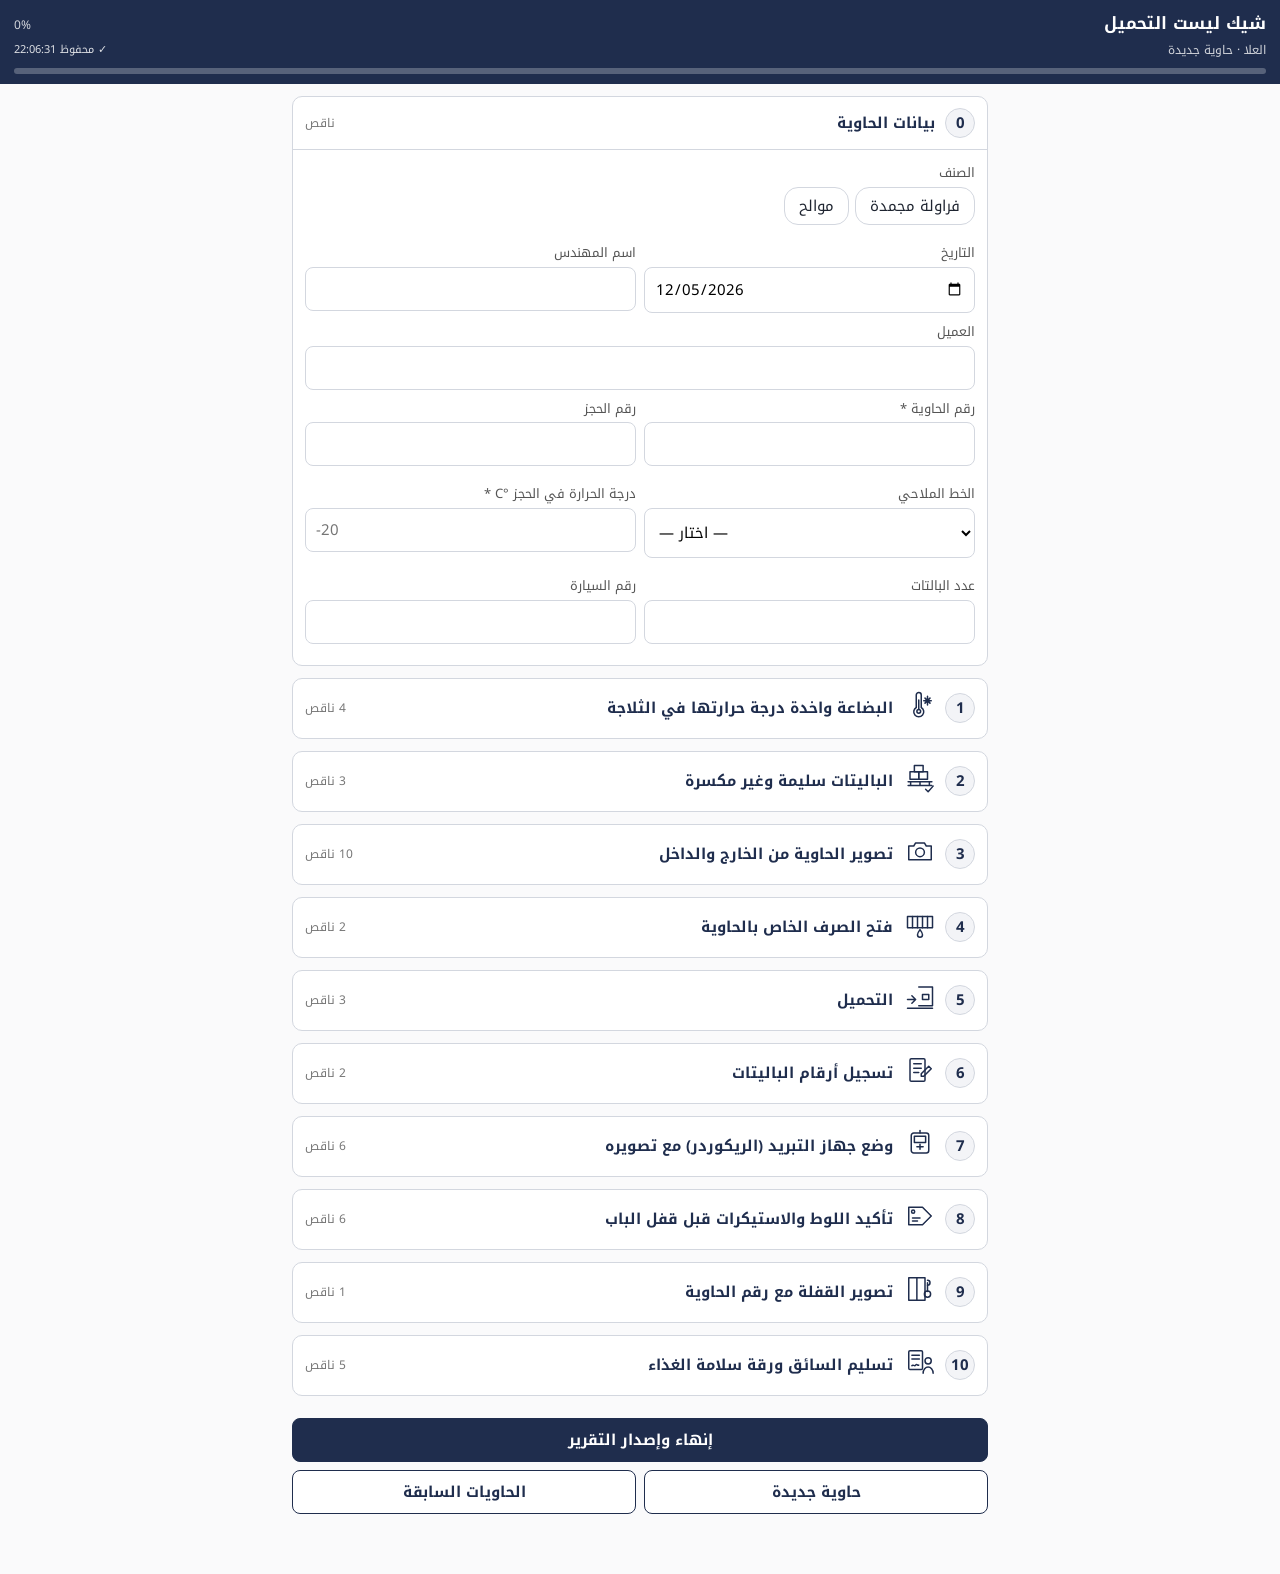
==== commit 2061ea60: "شيك ليست التحميل: صور الورق المسلَّم للسائق جنب توقيعه Co-Authored-By: Claude Opus 5.5 <noreply@anth" ====
--- a/loading/index.html
+++ b/loading/index.html
@@ -192,8 +192,8 @@
 function showErr(m){try{let b=document.querySelector('.err');if(!b){b=document.createElement('div');b.className='err';b.onclick=()=>b.remove();document.body.appendChild(b)}b.textContent='خطأ (ابعت صورة الشاشة دي): '+m}catch(e){}}
 window.addEventListener('error',e=>showErr((e.message||'')+' @'+(e.lineno||'')));
 window.addEventListener('unhandledrejection',e=>showErr('promise: '+((e.reason&&e.reason.message)||e.reason)));
-const STEPS = [{"id": "temp", "icon": "temp", "t": "البضاعة واخدة درجة حرارتها في الثلاجة", "p": ["البضاعة تكون واخدة وقتها في الثلاجة قبل التحميل.", "معاينة واحدة لحرارة الثمرة وتسجيلها.", "المرجع: فراولة مجمدة 18 تحت الصفر — موالح حسب الحجز."]}, {"id": "pallet", "icon": "pallet", "t": "الباليتات سليمة وغير مكسرة", "p": ["خشب البالتة سليم والربط والزوايا مضبوطة.", "لا كراتين مضغوطة أو مفتوحة أو مبلولة.", "أي بالتة مكسورة تُستبدل أو يُعاد رصها قبل التحميل."]}, {"id": "photos", "icon": "camera", "t": "تصوير الحاوية من الخارج والداخل", "p": ["ابدأ والحاوية فاضية قبل التحميل: صورة جهاز ضبط الحاوية وعليها درجة الضبط.", "من الخارج 3 صور: الجنب اليمين، الجنب الشمال، والباب مقفول — ورقم الحاوية ظاهر.", "من الداخل بالترتيب: اليمين صورتين، ثم الصدر صورة، ثم الشمال صورتين.", "الداخل نظيف وجاف والأرضية سليمة وبدون روائح."]}, {"id": "drain", "icon": "drain", "t": "فتح الصرف الخاص بالحاوية", "p": ["فتح فتحات الصرف (Drain) في الأرضية قبل التحميل.", "التأكد إنها مفتوحة ونظيفة وتصويرها."]}, {"id": "load", "icon": "load", "t": "التحميل", "p": ["تحميل سريع — ممنوع ترك بالتات على الرصيف.", "رص متلاصق ومستقيم بدون فراغات بين البالتات.", "عدم تجاوز الخط الأحمر وعدم سد مجاري الأرضية."]}, {"id": "pallets", "icon": "list", "t": "تسجيل أرقام الباليتات", "p": ["يدويًا في الورقة أثناء التحميل وبترتيب الرص.", "ثم إلكترونيًا ومطابقتها مع الباكنج ليست."]}, {"id": "logger", "icon": "logger", "t": "وضع جهاز التبريد (الريكوردر) مع تصويره", "p": ["تشغيل الجهاز قبل وضعه وتسجيل رقمه.", "يوضع في الباليت قبل الأخير — فوق — داخل الكرتونة.", "لصق ورقة «هنا جهاز تبريد» على الكرتونة من الخارج.", "تصوير الجهاز في مكانه وتصوير الورقة الملصوقة."]}, {"id": "lot", "icon": "lot", "t": "تأكيد اللوط والاستيكرات قبل قفل الباب", "p": ["التأكد من لصق الاستيكر على جميع العبوات.", "مراجعة أرقام اللوط على آخر البالتات.", "لو أكثر من لوط: يتوزع على آخر 4 بالتات عند الباب.", "تسليم السائق كرتونة عينة من كل لوط.", "كل باليت لوط واحد بس — ممنوع خلط لوطين في نفس الباليت."]}, {"id": "seal", "icon": "seal", "t": "تصوير القفلة مع رقم الحاوية", "p": ["صورة واضحة يظهر فيها القفلة ورقم الحاوية."]}, {"id": "driver", "icon": "driver", "t": "تسليم السائق ورقة سلامة الغذاء", "p": ["توقيع السائق بالاستلام + صورة لوجهه.", "تُحفظ في ملف «توقيع السائق باستلام الورق»."]}];
-const GUIDE = {"unit": "[data-uri]", "out": "[data-uri]", "out2": "[data-uri]", "out3": "[data-uri]", "in": "[data-uri]", "in4": "[data-uri]", "in3": "[data-uri]", "in2": "[data-uri]", "in5": "[data-uri]", "drain": "[data-uri]", "logger": "[data-uri]", "label": "[data-uri]", "last": "[data-uri]", "samples": "[data-uri]", "seal": "[data-uri]", "face": "[data-uri]"};  // صور توضيحية في الخانة الفاضية
+const STEPS = [{"id": "temp", "icon": "temp", "t": "البضاعة واخدة درجة حرارتها في الثلاجة", "p": ["البضاعة تكون واخدة وقتها في الثلاجة قبل التحميل.", "معاينة واحدة لحرارة الثمرة وتسجيلها.", "المرجع: فراولة مجمدة 18 تحت الصفر — موالح حسب الحجز."]}, {"id": "pallet", "icon": "pallet", "t": "الباليتات سليمة وغير مكسرة", "p": ["خشب البالتة سليم والربط والزوايا مضبوطة.", "لا كراتين مضغوطة أو مفتوحة أو مبلولة.", "أي بالتة مكسورة تُستبدل أو يُعاد رصها قبل التحميل."]}, {"id": "photos", "icon": "camera", "t": "تصوير الحاوية من الخارج والداخل", "p": ["ابدأ والحاوية فاضية قبل التحميل: صورة جهاز ضبط الحاوية وعليها درجة الضبط.", "من الخارج 3 صور: الجنب اليمين، الجنب الشمال، والباب مقفول — ورقم الحاوية ظاهر.", "من الداخل بالترتيب: اليمين صورتين، ثم الصدر صورة، ثم الشمال صورتين.", "الداخل نظيف وجاف والأرضية سليمة وبدون روائح."]}, {"id": "drain", "icon": "drain", "t": "فتح الصرف الخاص بالحاوية", "p": ["فتح فتحات الصرف (Drain) في الأرضية قبل التحميل.", "التأكد إنها مفتوحة ونظيفة وتصويرها."]}, {"id": "load", "icon": "load", "t": "التحميل", "p": ["تحميل سريع — ممنوع ترك بالتات على الرصيف.", "رص متلاصق ومستقيم بدون فراغات بين البالتات.", "عدم تجاوز الخط الأحمر وعدم سد مجاري الأرضية."]}, {"id": "pallets", "icon": "list", "t": "تسجيل أرقام الباليتات", "p": ["يدويًا في الورقة أثناء التحميل وبترتيب الرص.", "ثم إلكترونيًا ومطابقتها مع الباكنج ليست."]}, {"id": "logger", "icon": "logger", "t": "وضع جهاز التبريد (الريكوردر) مع تصويره", "p": ["تشغيل الجهاز قبل وضعه وتسجيل رقمه.", "يوضع في الباليت قبل الأخير — فوق — داخل الكرتونة.", "لصق ورقة «هنا جهاز تبريد» على الكرتونة من الخارج.", "تصوير الجهاز في مكانه وتصوير الورقة الملصوقة."]}, {"id": "lot", "icon": "lot", "t": "تأكيد اللوط والاستيكرات قبل قفل الباب", "p": ["التأكد من لصق الاستيكر على جميع العبوات.", "مراجعة أرقام اللوط على آخر البالتات.", "لو أكثر من لوط: يتوزع على آخر 4 بالتات عند الباب.", "تسليم السائق كرتونة عينة من كل لوط.", "كل باليت لوط واحد بس — ممنوع خلط لوطين في نفس الباليت."]}, {"id": "seal", "icon": "seal", "t": "تصوير القفلة مع رقم الحاوية", "p": ["صورة واضحة يظهر فيها القفلة ورقم الحاوية."]}, {"id": "driver", "icon": "driver", "t": "تسليم السائق ورقة سلامة الغذاء", "p": ["توقيع السائق بالاستلام + صورة لوجهه.", "تُحفظ في ملف «توقيع السائق باستلام الورق».", "تصوير الورق اللي اتسلّم للسائق (سلامة الغذاء وأي ورق تاني)."]}];
+const GUIDE = {"unit": "[data-uri]", "out": "[data-uri]", "out2": "[data-uri]", "out3": "[data-uri]", "in": "[data-uri]", "in4": "[data-uri]", "in3": "[data-uri]", "in2": "[data-uri]", "in5": "[data-uri]", "drain": "[data-uri]", "logger": "[data-uri]", "label": "[data-uri]", "last": "[data-uri]", "samples": "[data-uri]", "seal": "[data-uri]", "face": "[data-uri]", "doc1": "[data-uri]", "doc2": "[data-uri]", "doc3": "[data-uri]"};  // صور توضيحية في الخانة الفاضية
 const LH_HEAD = "<div class=\"ah\"><img src=\"[data-uri]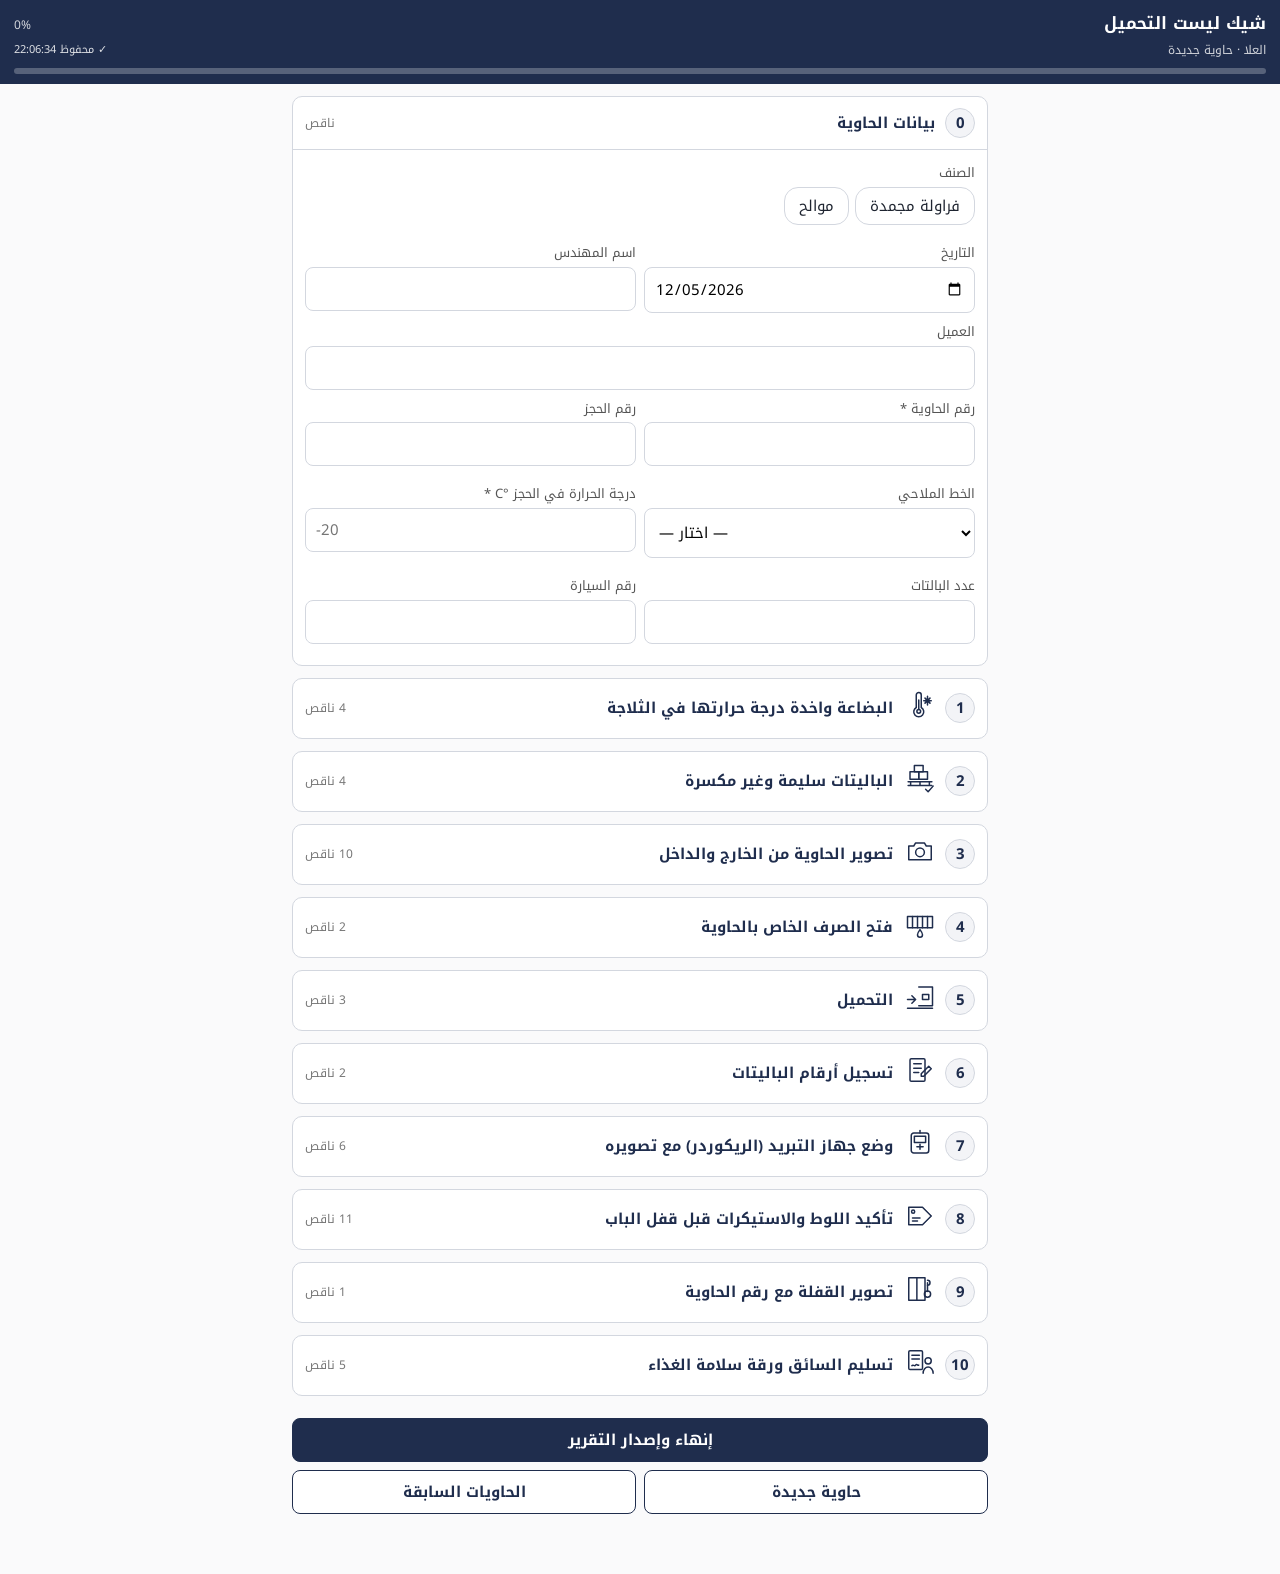
==== commit 47bf0391: "شيك ليست التحميل: مطابقة ختم IPPC لآخر باليتتين مع محضر الباليتات Co-Authored-By: Claude Opus 5.5 <n" ====
--- a/loading/index.html
+++ b/loading/index.html
@@ -99,6 +99,8 @@
 .rp .pics figure{margin:0;border:1px solid var(--line);padding:3px;break-inside:avoid}
 .rp .pics img{width:100%;height:135px;object-fit:cover;display:block}
 .rp table.t4 th{width:16%}
+.rp table.stp th{width:30%;font-size:11.5px}.rp table.stp td.stc{width:20%;font-size:11.5px}
+.rp .pics.p4{grid-template-columns:1fr 1fr 1fr 1fr}.pg794 .rp .pics.p4 img{height:118px}
 .pg794 .rp td,.pg794 .rp th{padding:3px 6px}
 .pg794 .rp h4{margin:9px 0 4px}
 .rp figcaption{font-size:10.5px;text-align:center}
@@ -192,8 +194,8 @@
 function showErr(m){try{let b=document.querySelector('.err');if(!b){b=document.createElement('div');b.className='err';b.onclick=()=>b.remove();document.body.appendChild(b)}b.textContent='خطأ (ابعت صورة الشاشة دي): '+m}catch(e){}}
 window.addEventListener('error',e=>showErr((e.message||'')+' @'+(e.lineno||'')));
 window.addEventListener('unhandledrejection',e=>showErr('promise: '+((e.reason&&e.reason.message)||e.reason)));
-const STEPS = [{"id": "temp", "icon": "temp", "t": "البضاعة واخدة درجة حرارتها في الثلاجة", "p": ["البضاعة تكون واخدة وقتها في الثلاجة قبل التحميل.", "معاينة واحدة لحرارة الثمرة وتسجيلها.", "المرجع: فراولة مجمدة 18 تحت الصفر — موالح حسب الحجز."]}, {"id": "pallet", "icon": "pallet", "t": "الباليتات سليمة وغير مكسرة", "p": ["خشب البالتة سليم والربط والزوايا مضبوطة.", "لا كراتين مضغوطة أو مفتوحة أو مبلولة.", "أي بالتة مكسورة تُستبدل أو يُعاد رصها قبل التحميل."]}, {"id": "photos", "icon": "camera", "t": "تصوير الحاوية من الخارج والداخل", "p": ["ابدأ والحاوية فاضية قبل التحميل: صورة جهاز ضبط الحاوية وعليها درجة الضبط.", "من الخارج 3 صور: الجنب اليمين، الجنب الشمال، والباب مقفول — ورقم الحاوية ظاهر.", "من الداخل بالترتيب: اليمين صورتين، ثم الصدر صورة، ثم الشمال صورتين.", "الداخل نظيف وجاف والأرضية سليمة وبدون روائح."]}, {"id": "drain", "icon": "drain", "t": "فتح الصرف الخاص بالحاوية", "p": ["فتح فتحات الصرف (Drain) في الأرضية قبل التحميل.", "التأكد إنها مفتوحة ونظيفة وتصويرها."]}, {"id": "load", "icon": "load", "t": "التحميل", "p": ["تحميل سريع — ممنوع ترك بالتات على الرصيف.", "رص متلاصق ومستقيم بدون فراغات بين البالتات.", "عدم تجاوز الخط الأحمر وعدم سد مجاري الأرضية."]}, {"id": "pallets", "icon": "list", "t": "تسجيل أرقام الباليتات", "p": ["يدويًا في الورقة أثناء التحميل وبترتيب الرص.", "ثم إلكترونيًا ومطابقتها مع الباكنج ليست."]}, {"id": "logger", "icon": "logger", "t": "وضع جهاز التبريد (الريكوردر) مع تصويره", "p": ["تشغيل الجهاز قبل وضعه وتسجيل رقمه.", "يوضع في الباليت قبل الأخير — فوق — داخل الكرتونة.", "لصق ورقة «هنا جهاز تبريد» على الكرتونة من الخارج.", "تصوير الجهاز في مكانه وتصوير الورقة الملصوقة."]}, {"id": "lot", "icon": "lot", "t": "تأكيد اللوط والاستيكرات قبل قفل الباب", "p": ["التأكد من لصق الاستيكر على جميع العبوات.", "مراجعة أرقام اللوط على آخر البالتات.", "لو أكثر من لوط: يتوزع على آخر 4 بالتات عند الباب.", "تسليم السائق كرتونة عينة من كل لوط.", "كل باليت لوط واحد بس — ممنوع خلط لوطين في نفس الباليت."]}, {"id": "seal", "icon": "seal", "t": "تصوير القفلة مع رقم الحاوية", "p": ["صورة واضحة يظهر فيها القفلة ورقم الحاوية."]}, {"id": "driver", "icon": "driver", "t": "تسليم السائق ورقة سلامة الغذاء", "p": ["توقيع السائق بالاستلام + صورة لوجهه.", "تُحفظ في ملف «توقيع السائق باستلام الورق».", "تصوير الورق اللي اتسلّم للسائق (سلامة الغذاء وأي ورق تاني)."]}];
-const GUIDE = {"unit": "[data-uri]", "out": "[data-uri]", "out2": "[data-uri]", "out3": "[data-uri]", "in": "[data-uri]", "in4": "[data-uri]", "in3": "[data-uri]", "in2": "[data-uri]", "in5": "[data-uri]", "drain": "[data-uri]", "logger": "[data-uri]", "label": "[data-uri]", "last": "[data-uri]", "samples": "[data-uri]", "seal": "[data-uri]", "face": "[data-uri]", "doc1": "[data-uri]", "doc2": "[data-uri]", "doc3": "[data-uri]"};  // صور توضيحية في الخانة الفاضية
+const STEPS = [{"id": "temp", "icon": "temp", "t": "البضاعة واخدة درجة حرارتها في الثلاجة", "p": ["البضاعة تكون واخدة وقتها في الثلاجة قبل التحميل.", "معاينة واحدة لحرارة الثمرة وتسجيلها.", "المرجع: فراولة مجمدة 18 تحت الصفر — موالح حسب الحجز."]}, {"id": "pallet", "icon": "pallet", "t": "الباليتات سليمة وغير مكسرة", "p": ["خشب البالتة سليم والربط والزوايا مضبوطة.", "لا كراتين مضغوطة أو مفتوحة أو مبلولة.", "أي بالتة مكسورة تُستبدل أو يُعاد رصها قبل التحميل.", "كل بالتة خشب عليها ختم IPPC (HT) واضح ومطابق لمحضر الباليتات."]}, {"id": "photos", "icon": "camera", "t": "تصوير الحاوية من الخارج والداخل", "p": ["ابدأ والحاوية فاضية قبل التحميل: صورة جهاز ضبط الحاوية وعليها درجة الضبط.", "من الخارج 3 صور: الجنب اليمين، الجنب الشمال، والباب مقفول — ورقم الحاوية ظاهر.", "من الداخل بالترتيب: اليمين صورتين، ثم الصدر صورة، ثم الشمال صورتين.", "الداخل نظيف وجاف والأرضية سليمة وبدون روائح."]}, {"id": "drain", "icon": "drain", "t": "فتح الصرف الخاص بالحاوية", "p": ["فتح فتحات الصرف (Drain) في الأرضية قبل التحميل.", "التأكد إنها مفتوحة ونظيفة وتصويرها."]}, {"id": "load", "icon": "load", "t": "التحميل", "p": ["تحميل سريع — ممنوع ترك بالتات على الرصيف.", "رص متلاصق ومستقيم بدون فراغات بين البالتات.", "عدم تجاوز الخط الأحمر وعدم سد مجاري الأرضية."]}, {"id": "pallets", "icon": "list", "t": "تسجيل أرقام الباليتات", "p": ["يدويًا في الورقة أثناء التحميل وبترتيب الرص.", "ثم إلكترونيًا ومطابقتها مع الباكنج ليست."]}, {"id": "logger", "icon": "logger", "t": "وضع جهاز التبريد (الريكوردر) مع تصويره", "p": ["تشغيل الجهاز قبل وضعه وتسجيل رقمه.", "يوضع في الباليت قبل الأخير — فوق — داخل الكرتونة.", "لصق ورقة «هنا جهاز تبريد» على الكرتونة من الخارج.", "تصوير الجهاز في مكانه وتصوير الورقة الملصوقة."]}, {"id": "lot", "icon": "lot", "t": "تأكيد اللوط والاستيكرات قبل قفل الباب", "p": ["التأكد من لصق الاستيكر على جميع العبوات.", "مراجعة أرقام اللوط على آخر البالتات.", "لو أكثر من لوط: يتوزع على آخر 4 بالتات عند الباب.", "تسليم السائق كرتونة عينة من كل لوط.", "كل باليت لوط واحد بس — ممنوع خلط لوطين في نفس الباليت.", "ختم آخر باليتتين (IPPC) مطابق لرقم محضر الباليتات وتصويرهم."]}, {"id": "seal", "icon": "seal", "t": "تصوير القفلة مع رقم الحاوية", "p": ["صورة واضحة يظهر فيها القفلة ورقم الحاوية."]}, {"id": "driver", "icon": "driver", "t": "تسليم السائق ورقة سلامة الغذاء", "p": ["توقيع السائق بالاستلام + صورة لوجهه.", "تُحفظ في ملف «توقيع السائق باستلام الورق».", "تصوير الورق اللي اتسلّم للسائق (سلامة الغذاء وأي ورق تاني)."]}];
+const GUIDE = {"unit": "[data-uri]", "out": "[data-uri]", "out2": "[data-uri]", "out3": "[data-uri]", "in": "[data-uri]", "in4": "[data-uri]", "in3": "[data-uri]", "in2": "[data-uri]", "in5": "[data-uri]", "drain": "[data-uri]", "logger": "[data-uri]", "label": "[data-uri]", "last": "[data-uri]", "samples": "[data-uri]", "seal": "[data-uri]", "face": "[data-uri]", "doc1": "[data-uri]", "doc2": "[data-uri]", "doc3": "[data-uri]", "stp1": "[data-uri]", "stp2": "[data-uri]", "mahdar": "[data-uri]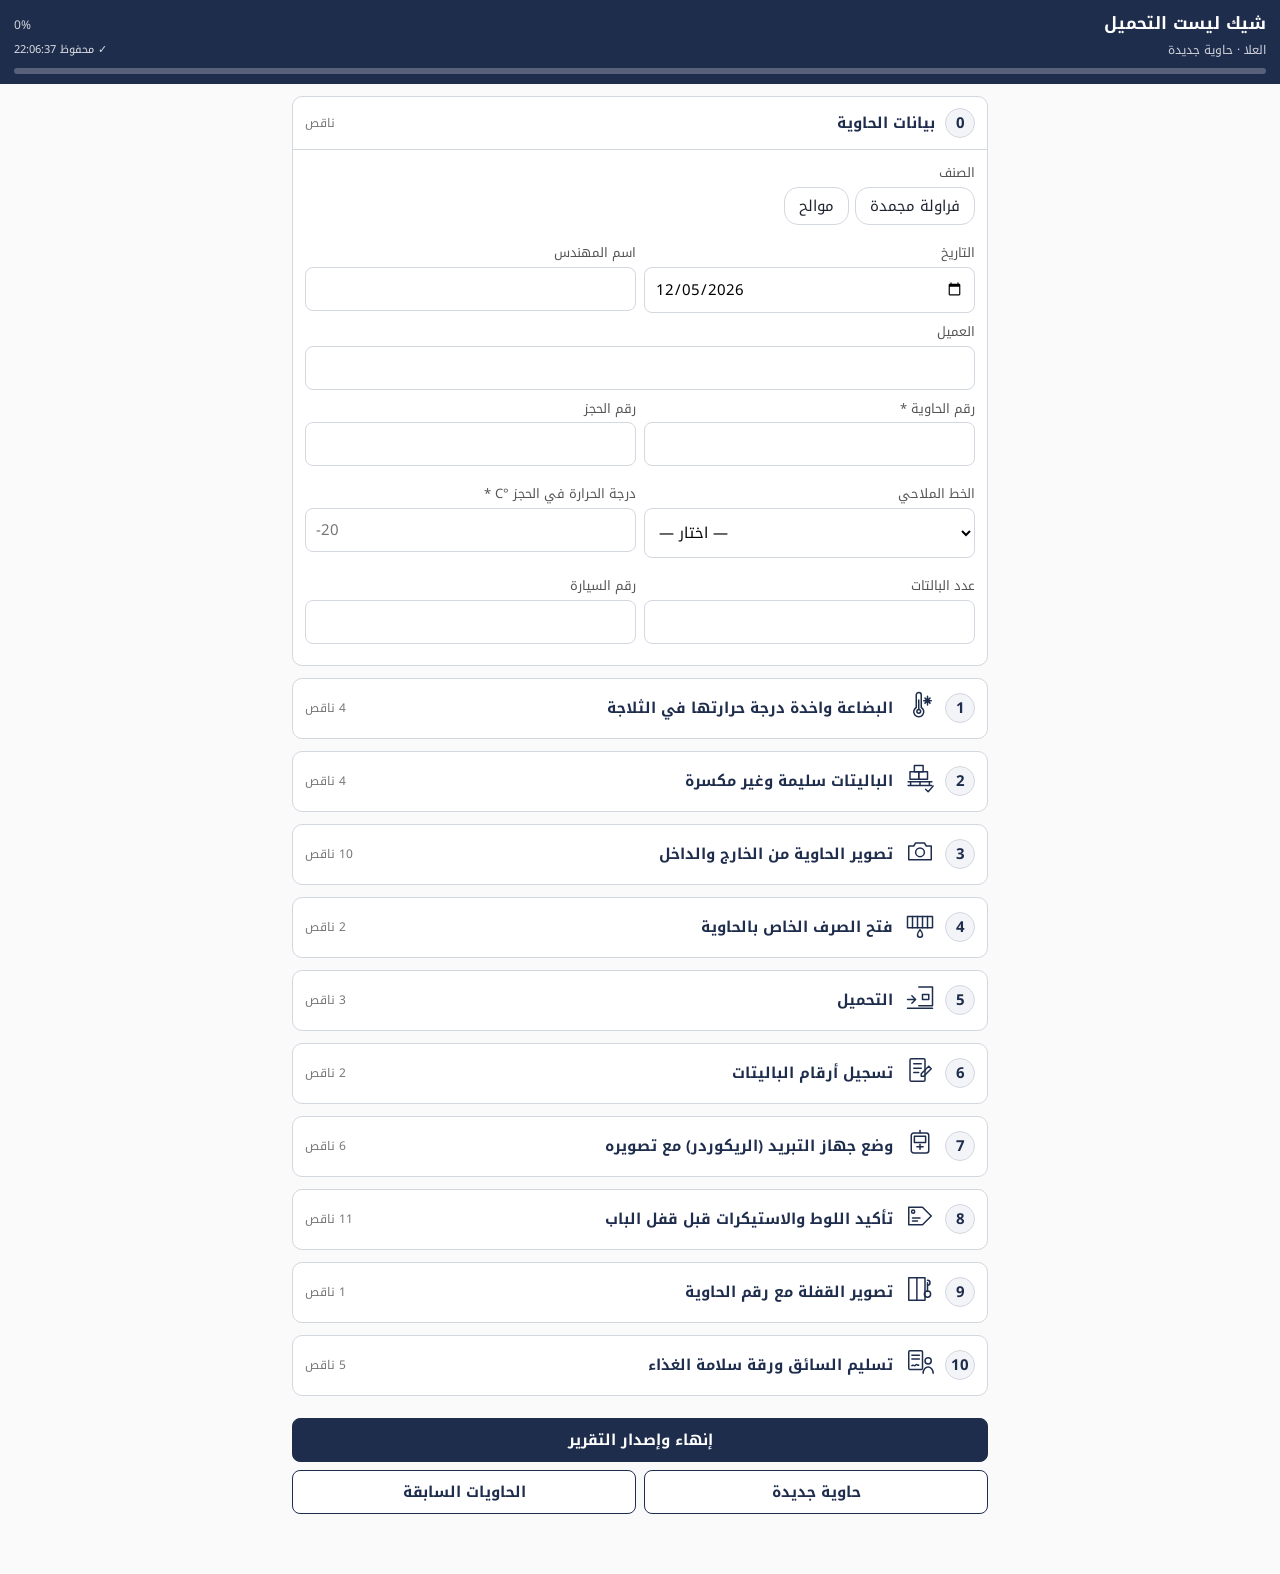
==== commit 62d44ae0: "شيك ليست التحميل: ختم الباليتات آخر صورتين واعتماد شكل التقرير النموذج المعتمد في loading/approved-s" ====
--- a/loading/index.html
+++ b/loading/index.html
@@ -211,7 +211,7 @@
   load:   {fields:[['tStart','وقت بدء التحميل','time'],['tEnd','وقت انتهاء التحميل','time']]},
   pallets:{pallets:true},
   logger: {fields:[['logger','رقم جهاز التبريد *','text'],['loggerPal','رقم الباليت اللي فيها الجهاز (اختياري)','text']],photos:[['logger','الجهاز داخل الكرتونة'],['label','ورقة «هنا جهاز تبريد» ملصوقة']],hint:true},
-  lot:    {lots:true,photos:[['last','آخر بالتات (اللوط والاستيكرات)'],['samples','عينات اللوط للسائق'],['stp1','ختم الباليت قبل الأخير'],['stp2','ختم الباليت الأخير'],['mahdar','محضر الباليتات (اختياري)']]},
+  lot:    {lots:true,photos:[['last','آخر بالتات (اللوط والاستيكرات)'],['samples','عينات اللوط للسائق'],['mahdar','محضر الباليتات (اختياري)'],['stp1','ختم الباليت قبل الأخير'],['stp2','ختم الباليت الأخير']]},
   seal:   {photos:[['seal','القفلة مع رقم الحاوية']]},
   driver: {driver:true}
 };
@@ -409,7 +409,7 @@
 function report(miss){
   const f=S.f,L=lots(),T=temps(),lim=tempLimit();
   const ph=(k,cap)=>S.ph[k]?`<figure><img src="${S.ph[k]}"><figcaption>${cap}</figcaption></figure>`:'';
-  const caps={unit:'جهاز ضبط الحاوية (فاضية)',out:'الخارج — الجنب اليمين',out2:'الخارج — الجنب الشمال',out3:'الخارج — الباب مقفول',in:'الداخل يمين — 1',in4:'الداخل يمين — 2',in3:'الداخل الصدر',in2:'الداخل شمال — 1',in5:'الداخل شمال — 2',drain:'فتحات الصرف مفتوحة',stp1:'ختم الباليت قبل الأخير',stp2:'ختم الباليت الأخير',mahdar:'محضر الباليتات',logger:'جهاز التبريد داخل الكرتونة',label:'ورقة «هنا جهاز تبريد»',last:'آخر البالتات واللوطات',samples:'عينات اللوط',seal:'القفلة مع رقم الحاوية'};
+  const caps={unit:'جهاز ضبط الحاوية (فاضية)',out:'الخارج — الجنب اليمين',out2:'الخارج — الجنب الشمال',out3:'الخارج — الباب مقفول',in:'الداخل يمين — 1',in4:'الداخل يمين — 2',in3:'الداخل الصدر',in2:'الداخل شمال — 1',in5:'الداخل شمال — 2',drain:'فتحات الصرف مفتوحة',logger:'جهاز التبريد داخل الكرتونة',label:'ورقة «هنا جهاز تبريد»',last:'آخر البالتات واللوطات',samples:'عينات اللوط',seal:'القفلة مع رقم الحاوية',mahdar:'محضر الباليتات',stp1:'ختم الباليت قبل الأخير',stp2:'ختم الباليت الأخير'};
   const hd=(t)=>`<div class="hd"><h2>${t}</h2><div>حاوية: <b class="ltr">${esc((f.cont||'').toUpperCase())}</b> · ${esc(f.date||'')}</div></div>`;
   const top=`<div class="noprint"><button class="btn" id="pdfBtn" onclick="savePdf()">حفظ / مشاركة PDF</button><button class="btn" onclick="closeRep()">رجوع</button></div><div id="pdfMsg" class="noprint" style="display:none;background:#fff;color:var(--ink);font-size:13px"></div>`;
   const B='<!--B-->',P='<!--P-->';
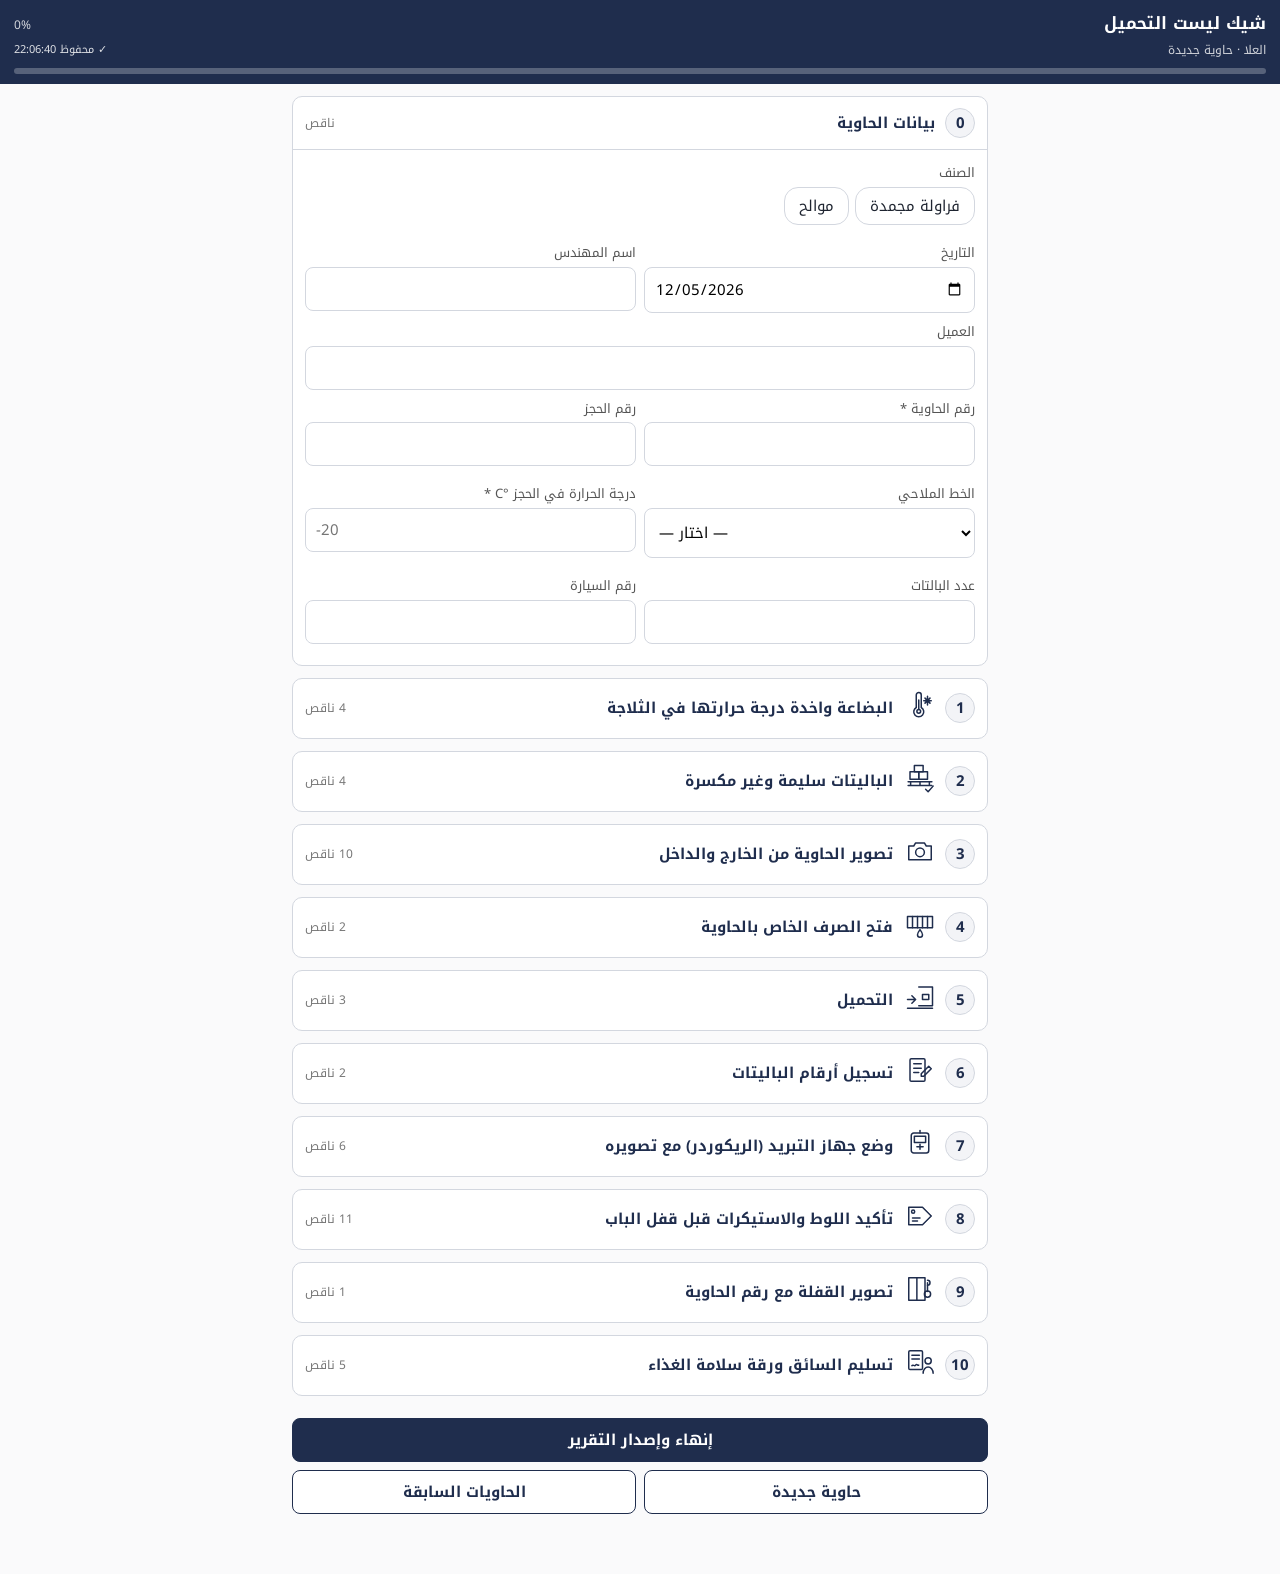
==== commit b7bcdbe1: "شيك ليست التحميل: إلغاء صورة محضر الباليتات Co-Authored-By: Claude Opus 5.5 <noreply@anthropic.com> " ====
--- a/loading/index.html
+++ b/loading/index.html
@@ -211,7 +211,7 @@
   load:   {fields:[['tStart','وقت بدء التحميل','time'],['tEnd','وقت انتهاء التحميل','time']]},
   pallets:{pallets:true},
   logger: {fields:[['logger','رقم جهاز التبريد *','text'],['loggerPal','رقم الباليت اللي فيها الجهاز (اختياري)','text']],photos:[['logger','الجهاز داخل الكرتونة'],['label','ورقة «هنا جهاز تبريد» ملصوقة']],hint:true},
-  lot:    {lots:true,photos:[['last','آخر بالتات (اللوط والاستيكرات)'],['samples','عينات اللوط للسائق'],['mahdar','محضر الباليتات (اختياري)'],['stp1','ختم الباليت قبل الأخير'],['stp2','ختم الباليت الأخير']]},
+  lot:    {lots:true,photos:[['last','آخر بالتات (اللوط والاستيكرات)'],['samples','عينات اللوط للسائق'],['stp1','ختم الباليت قبل الأخير'],['stp2','ختم الباليت الأخير']]},
   seal:   {photos:[['seal','القفلة مع رقم الحاوية']]},
   driver: {driver:true}
 };
@@ -409,7 +409,7 @@
 function report(miss){
   const f=S.f,L=lots(),T=temps(),lim=tempLimit();
   const ph=(k,cap)=>S.ph[k]?`<figure><img src="${S.ph[k]}"><figcaption>${cap}</figcaption></figure>`:'';
-  const caps={unit:'جهاز ضبط الحاوية (فاضية)',out:'الخارج — الجنب اليمين',out2:'الخارج — الجنب الشمال',out3:'الخارج — الباب مقفول',in:'الداخل يمين — 1',in4:'الداخل يمين — 2',in3:'الداخل الصدر',in2:'الداخل شمال — 1',in5:'الداخل شمال — 2',drain:'فتحات الصرف مفتوحة',logger:'جهاز التبريد داخل الكرتونة',label:'ورقة «هنا جهاز تبريد»',last:'آخر البالتات واللوطات',samples:'عينات اللوط',seal:'القفلة مع رقم الحاوية',mahdar:'محضر الباليتات',stp1:'ختم الباليت قبل الأخير',stp2:'ختم الباليت الأخير'};
+  const caps={unit:'جهاز ضبط الحاوية (فاضية)',out:'الخارج — الجنب اليمين',out2:'الخارج — الجنب الشمال',out3:'الخارج — الباب مقفول',in:'الداخل يمين — 1',in4:'الداخل يمين — 2',in3:'الداخل الصدر',in2:'الداخل شمال — 1',in5:'الداخل شمال — 2',drain:'فتحات الصرف مفتوحة',logger:'جهاز التبريد داخل الكرتونة',label:'ورقة «هنا جهاز تبريد»',last:'آخر البالتات واللوطات',samples:'عينات اللوط',seal:'القفلة مع رقم الحاوية',stp1:'ختم الباليت قبل الأخير',stp2:'ختم الباليت الأخير'};
   const hd=(t)=>`<div class="hd"><h2>${t}</h2><div>حاوية: <b class="ltr">${esc((f.cont||'').toUpperCase())}</b> · ${esc(f.date||'')}</div></div>`;
   const top=`<div class="noprint"><button class="btn" id="pdfBtn" onclick="savePdf()">حفظ / مشاركة PDF</button><button class="btn" onclick="closeRep()">رجوع</button></div><div id="pdfMsg" class="noprint" style="display:none;background:#fff;color:var(--ink);font-size:13px"></div>`;
   const B='<!--B-->',P='<!--P-->';
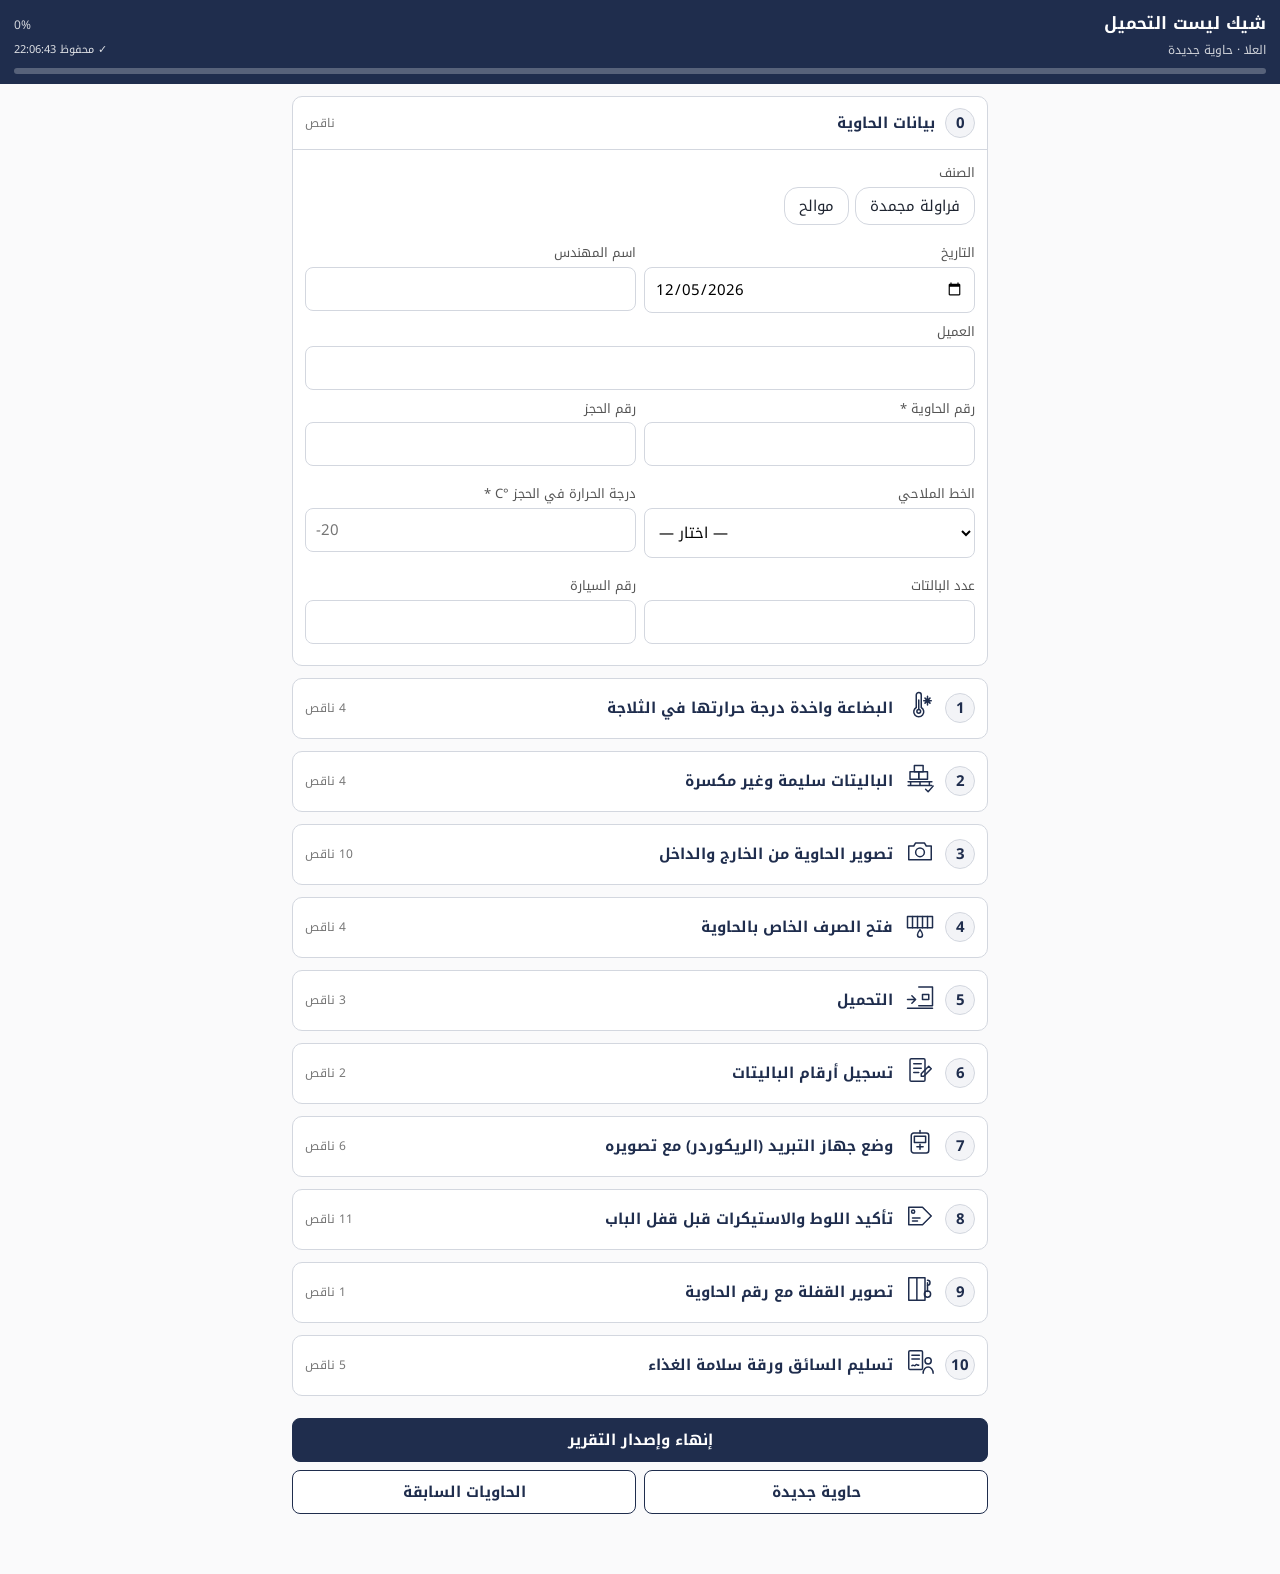
==== commit d3587085: "شيك ليست التحميل: مطابقة رقم الحاوية الفعلي مع رسالة واتساب شركة الشحن Co-Authored-By: Claude Opus 5" ====
--- a/loading/index.html
+++ b/loading/index.html
@@ -194,8 +194,8 @@
 function showErr(m){try{let b=document.querySelector('.err');if(!b){b=document.createElement('div');b.className='err';b.onclick=()=>b.remove();document.body.appendChild(b)}b.textContent='خطأ (ابعت صورة الشاشة دي): '+m}catch(e){}}
 window.addEventListener('error',e=>showErr((e.message||'')+' @'+(e.lineno||'')));
 window.addEventListener('unhandledrejection',e=>showErr('promise: '+((e.reason&&e.reason.message)||e.reason)));
-const STEPS = [{"id": "temp", "icon": "temp", "t": "البضاعة واخدة درجة حرارتها في الثلاجة", "p": ["البضاعة تكون واخدة وقتها في الثلاجة قبل التحميل.", "معاينة واحدة لحرارة الثمرة وتسجيلها.", "المرجع: فراولة مجمدة 18 تحت الصفر — موالح حسب الحجز."]}, {"id": "pallet", "icon": "pallet", "t": "الباليتات سليمة وغير مكسرة", "p": ["خشب البالتة سليم والربط والزوايا مضبوطة.", "لا كراتين مضغوطة أو مفتوحة أو مبلولة.", "أي بالتة مكسورة تُستبدل أو يُعاد رصها قبل التحميل.", "كل بالتة خشب عليها ختم IPPC (HT) واضح ومطابق لمحضر الباليتات."]}, {"id": "photos", "icon": "camera", "t": "تصوير الحاوية من الخارج والداخل", "p": ["ابدأ والحاوية فاضية قبل التحميل: صورة جهاز ضبط الحاوية وعليها درجة الضبط.", "من الخارج 3 صور: الجنب اليمين، الجنب الشمال، والباب مقفول — ورقم الحاوية ظاهر.", "من الداخل بالترتيب: اليمين صورتين، ثم الصدر صورة، ثم الشمال صورتين.", "الداخل نظيف وجاف والأرضية سليمة وبدون روائح."]}, {"id": "drain", "icon": "drain", "t": "فتح الصرف الخاص بالحاوية", "p": ["فتح فتحات الصرف (Drain) في الأرضية قبل التحميل.", "التأكد إنها مفتوحة ونظيفة وتصويرها."]}, {"id": "load", "icon": "load", "t": "التحميل", "p": ["تحميل سريع — ممنوع ترك بالتات على الرصيف.", "رص متلاصق ومستقيم بدون فراغات بين البالتات.", "عدم تجاوز الخط الأحمر وعدم سد مجاري الأرضية."]}, {"id": "pallets", "icon": "list", "t": "تسجيل أرقام الباليتات", "p": ["يدويًا في الورقة أثناء التحميل وبترتيب الرص.", "ثم إلكترونيًا ومطابقتها مع الباكنج ليست."]}, {"id": "logger", "icon": "logger", "t": "وضع جهاز التبريد (الريكوردر) مع تصويره", "p": ["تشغيل الجهاز قبل وضعه وتسجيل رقمه.", "يوضع في الباليت قبل الأخير — فوق — داخل الكرتونة.", "لصق ورقة «هنا جهاز تبريد» على الكرتونة من الخارج.", "تصوير الجهاز في مكانه وتصوير الورقة الملصوقة."]}, {"id": "lot", "icon": "lot", "t": "تأكيد اللوط والاستيكرات قبل قفل الباب", "p": ["التأكد من لصق الاستيكر على جميع العبوات.", "مراجعة أرقام اللوط على آخر البالتات.", "لو أكثر من لوط: يتوزع على آخر 4 بالتات عند الباب.", "تسليم السائق كرتونة عينة من كل لوط.", "كل باليت لوط واحد بس — ممنوع خلط لوطين في نفس الباليت.", "ختم آخر باليتتين (IPPC) مطابق لرقم محضر الباليتات وتصويرهم."]}, {"id": "seal", "icon": "seal", "t": "تصوير القفلة مع رقم الحاوية", "p": ["صورة واضحة يظهر فيها القفلة ورقم الحاوية."]}, {"id": "driver", "icon": "driver", "t": "تسليم السائق ورقة سلامة الغذاء", "p": ["توقيع السائق بالاستلام + صورة لوجهه.", "تُحفظ في ملف «توقيع السائق باستلام الورق».", "تصوير الورق اللي اتسلّم للسائق (سلامة الغذاء وأي ورق تاني)."]}];
-const GUIDE = {"unit": "[data-uri]", "out": "[data-uri]", "out2": "[data-uri]", "out3": "[data-uri]", "in": "[data-uri]", "in4": "[data-uri]", "in3": "[data-uri]", "in2": "[data-uri]", "in5": "[data-uri]", "drain": "[data-uri]", "logger": "[data-uri]", "label": "[data-uri]", "last": "[data-uri]", "samples": "[data-uri]", "seal": "[data-uri]", "face": "[data-uri]", "doc1": "[data-uri]", "doc2": "[data-uri]", "doc3": "[data-uri]", "stp1": "[data-uri]", "stp2": "[data-uri]", "mahdar": "[data-uri]"};  // صور توضيحية في الخانة الفاضية
+const STEPS = [{"id": "temp", "icon": "temp", "t": "البضاعة واخدة درجة حرارتها في الثلاجة", "p": ["البضاعة تكون واخدة وقتها في الثلاجة قبل التحميل.", "معاينة واحدة لحرارة الثمرة وتسجيلها.", "المرجع: فراولة مجمدة 18 تحت الصفر — موالح حسب الحجز."]}, {"id": "pallet", "icon": "pallet", "t": "الباليتات سليمة وغير مكسرة", "p": ["خشب البالتة سليم والربط والزوايا مضبوطة.", "لا كراتين مضغوطة أو مفتوحة أو مبلولة.", "أي بالتة مكسورة تُستبدل أو يُعاد رصها قبل التحميل.", "كل بالتة خشب عليها ختم IPPC (HT) واضح ومطابق لمحضر الباليتات."]}, {"id": "photos", "icon": "camera", "t": "تصوير الحاوية من الخارج والداخل", "p": ["ابدأ والحاوية فاضية قبل التحميل: صورة جهاز ضبط الحاوية وعليها درجة الضبط.", "من الخارج 3 صور: الجنب اليمين، الجنب الشمال، والباب مقفول — ورقم الحاوية ظاهر.", "من الداخل بالترتيب: اليمين صورتين، ثم الصدر صورة، ثم الشمال صورتين.", "الداخل نظيف وجاف والأرضية سليمة وبدون روائح."]}, {"id": "drain", "icon": "drain", "t": "فتح الصرف الخاص بالحاوية", "p": ["فتح فتحات الصرف (Drain) في الأرضية قبل التحميل.", "التأكد إنها مفتوحة ونظيفة وتصويرها.", "مطابقة رقم الحاوية الفعلي (حروف وأرقام) مع رسالة واتساب شركة الشحن."]}, {"id": "load", "icon": "load", "t": "التحميل", "p": ["تحميل سريع — ممنوع ترك بالتات على الرصيف.", "رص متلاصق ومستقيم بدون فراغات بين البالتات.", "عدم تجاوز الخط الأحمر وعدم سد مجاري الأرضية."]}, {"id": "pallets", "icon": "list", "t": "تسجيل أرقام الباليتات", "p": ["يدويًا في الورقة أثناء التحميل وبترتيب الرص.", "ثم إلكترونيًا ومطابقتها مع الباكنج ليست."]}, {"id": "logger", "icon": "logger", "t": "وضع جهاز التبريد (الريكوردر) مع تصويره", "p": ["تشغيل الجهاز قبل وضعه وتسجيل رقمه.", "يوضع في الباليت قبل الأخير — فوق — داخل الكرتونة.", "لصق ورقة «هنا جهاز تبريد» على الكرتونة من الخارج.", "تصوير الجهاز في مكانه وتصوير الورقة الملصوقة."]}, {"id": "lot", "icon": "lot", "t": "تأكيد اللوط والاستيكرات قبل قفل الباب", "p": ["التأكد من لصق الاستيكر على جميع العبوات.", "مراجعة أرقام اللوط على آخر البالتات.", "لو أكثر من لوط: يتوزع على آخر 4 بالتات عند الباب.", "تسليم السائق كرتونة عينة من كل لوط.", "كل باليت لوط واحد بس — ممنوع خلط لوطين في نفس الباليت.", "ختم آخر باليتتين (IPPC) مطابق لرقم محضر الباليتات وتصويرهم."]}, {"id": "seal", "icon": "seal", "t": "تصوير القفلة مع رقم الحاوية", "p": ["صورة واضحة يظهر فيها القفلة ورقم الحاوية."]}, {"id": "driver", "icon": "driver", "t": "تسليم السائق ورقة سلامة الغذاء", "p": ["توقيع السائق بالاستلام + صورة لوجهه.", "تُحفظ في ملف «توقيع السائق باستلام الورق».", "تصوير الورق اللي اتسلّم للسائق (سلامة الغذاء وأي ورق تاني)."]}];
+const GUIDE = {"unit": "[data-uri]", "out": "[data-uri]", "out2": "[data-uri]", "out3": "[data-uri]", "in": "[data-uri]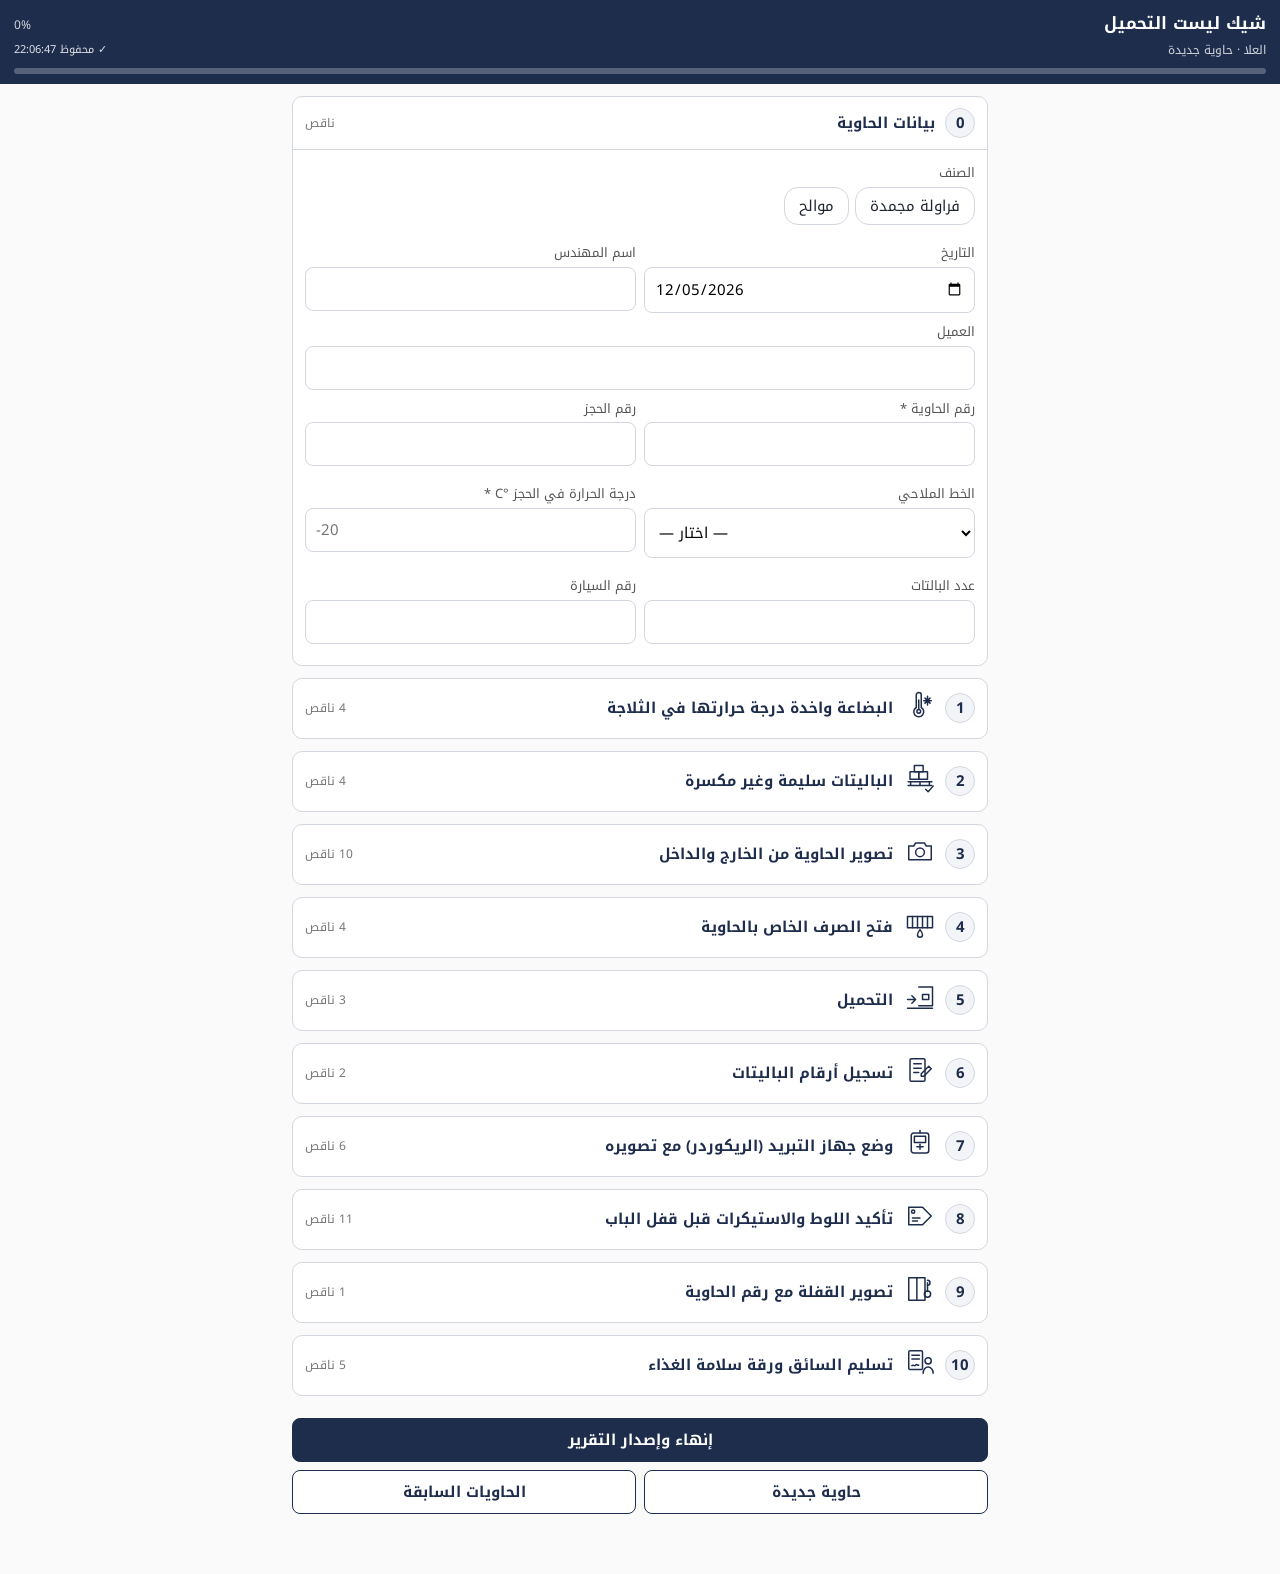
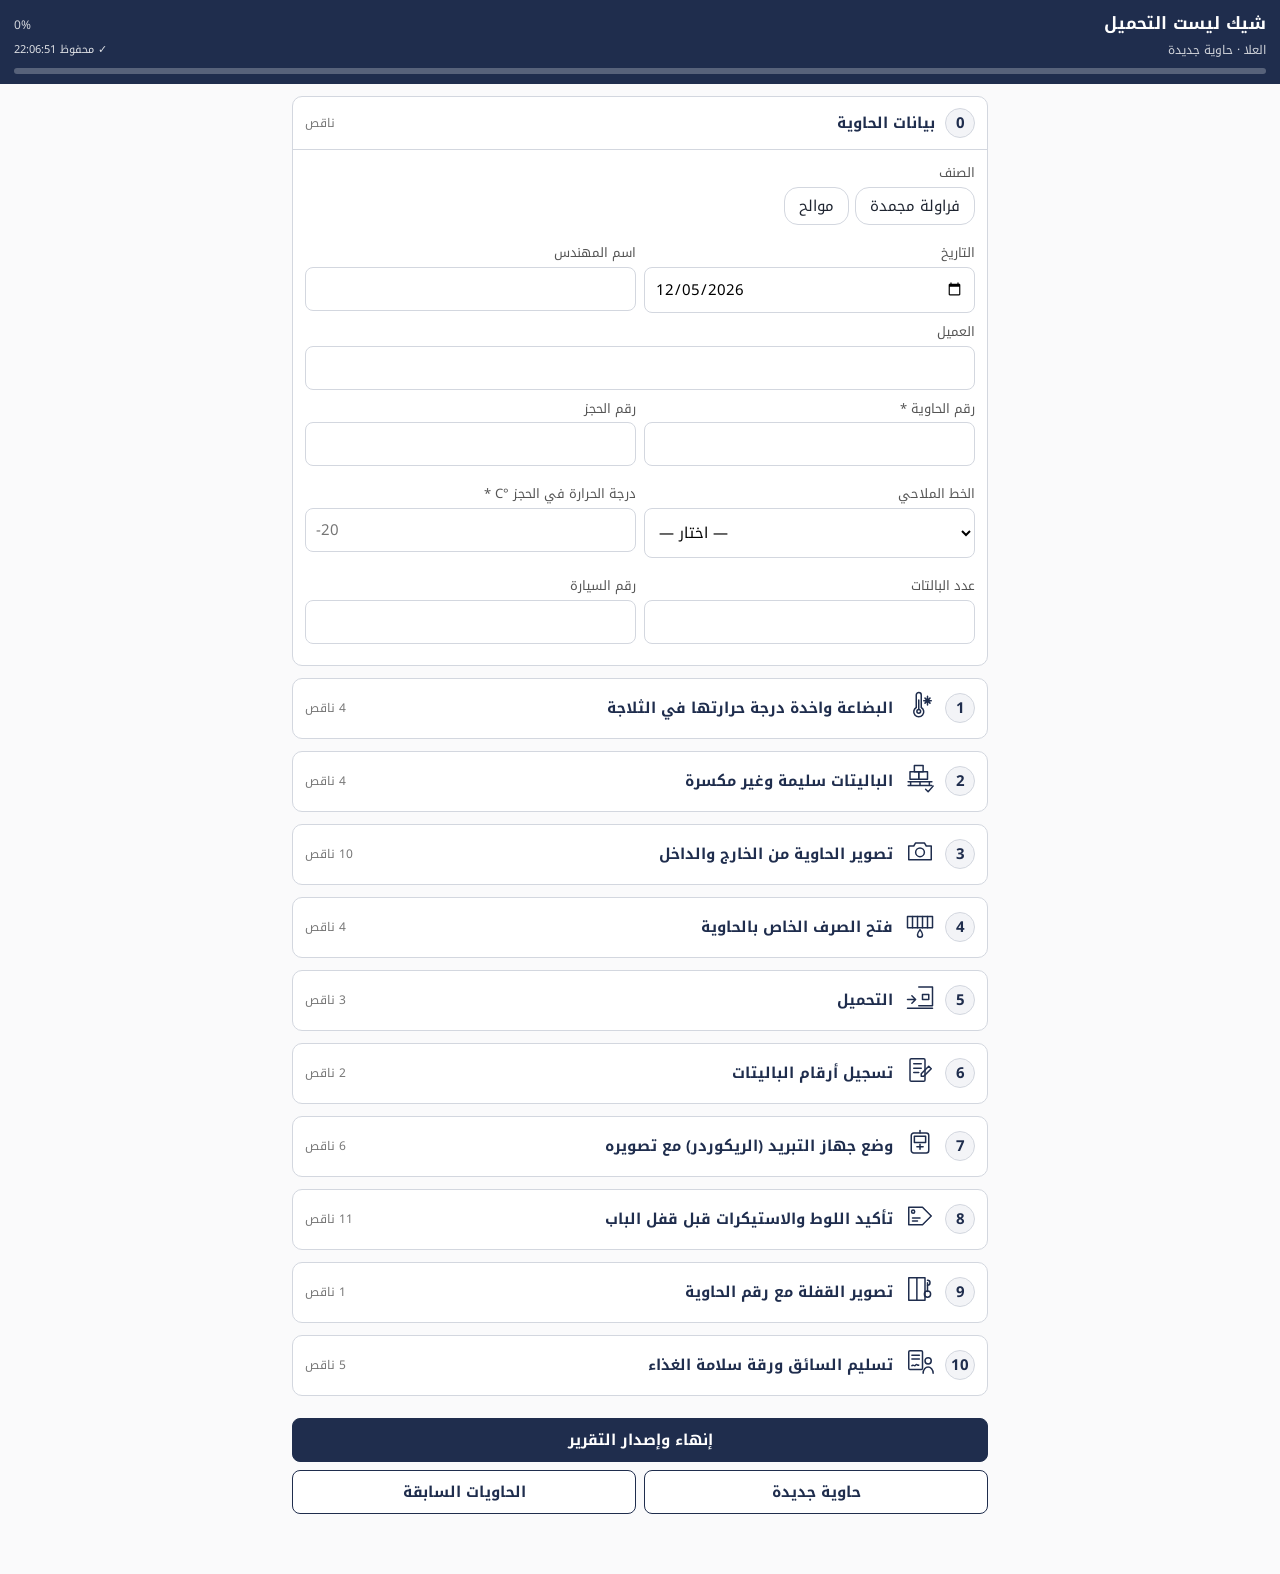
